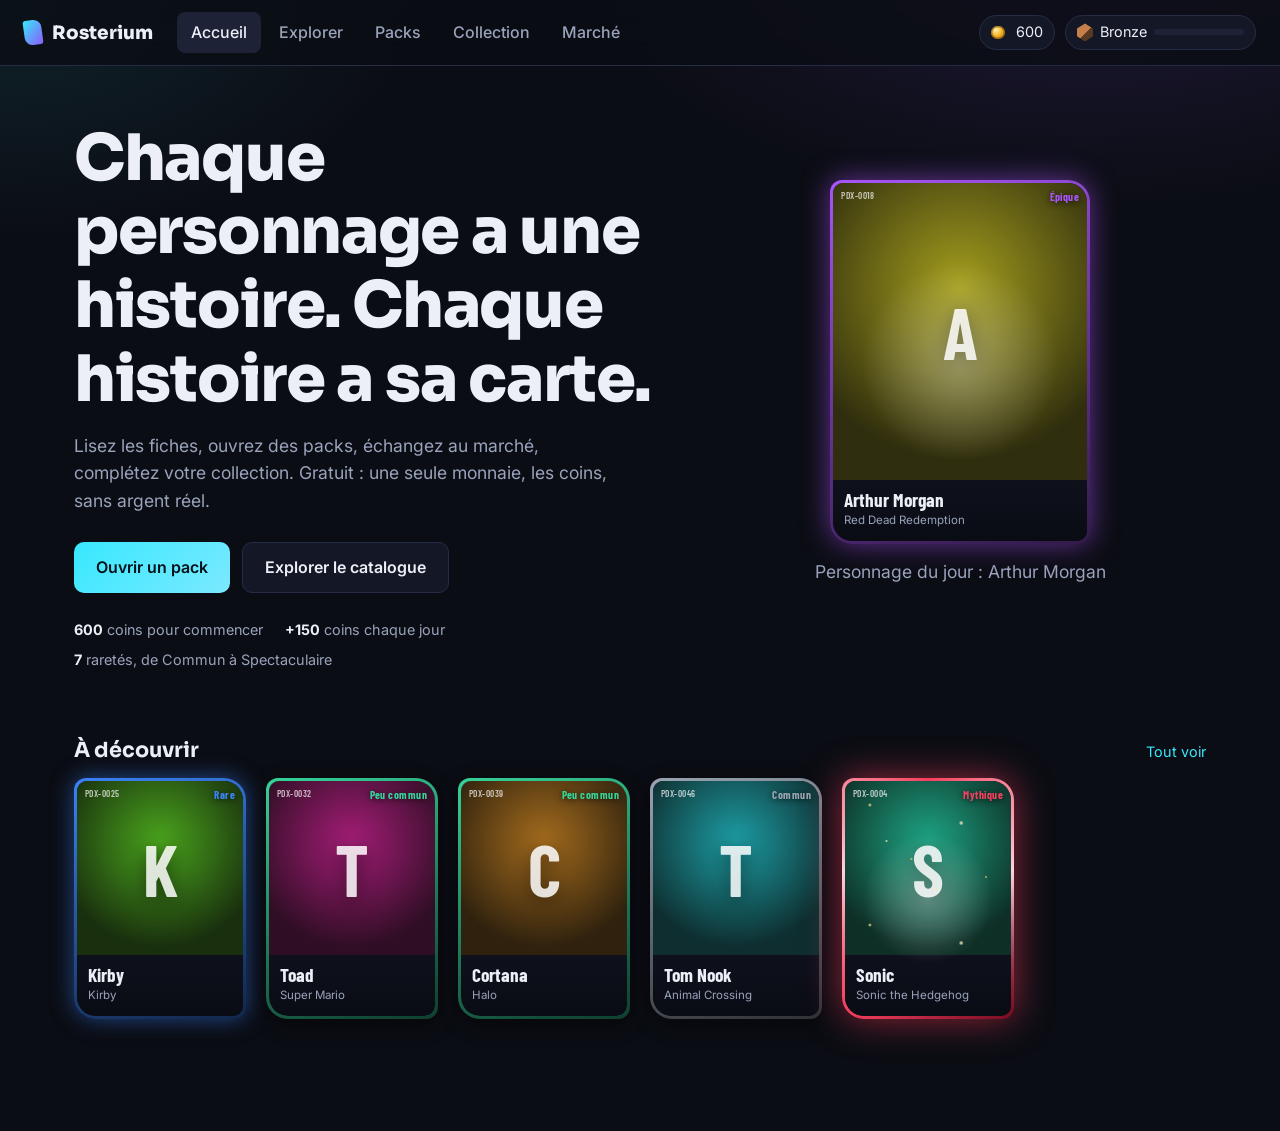
==== prototype/index.html @ 3383b430 "Ajoute le prototype jouable avec les règles du jeu 7 raretés, coins, packs de rareté et thématiques," ====
<!DOCTYPE html>
<html lang="fr">
<head>
  <meta charset="UTF-8">
  <meta name="viewport" content="width=device-width, initial-scale=1">
  <title>Rosterium · croquis</title>
  <link rel="preconnect" href="https://fonts.googleapis.com">
  <link rel="preconnect" href="https://fonts.gstatic.com" crossorigin>
  <link href="https://fonts.googleapis.com/css2?family=Barlow+Condensed:wght@600;700&family=Inter:wght@400;500;600&family=Sora:wght@600;700;800&display=swap" rel="stylesheet">
  <link rel="stylesheet" href="style.css">
</head>
<body>
  <header class="top">
    <a class="logo" href="#accueil"><span class="logo-card"></span>Rosterium</a>
    <nav class="nav" id="nav">
      <a href="#accueil" data-v="accueil">Accueil</a>
      <a href="#explorer" data-v="explorer">Explorer</a>
      <a href="#packs" data-v="packs">Packs</a>
      <a href="#collection" data-v="collection">Collection</a>
      <a href="#marche" data-v="marche">Marché</a>
    </nav>
    <div class="hud" id="hud"></div>
  </header>

  <main>
    <section id="accueil" class="view"></section>

    <section id="explorer" class="view" hidden>
      <h1>Explorer les personnages</h1>
      <div class="filters">
        <input id="q" type="search" placeholder="Rechercher un nom, un alias, une franchise" aria-label="Rechercher">
        <select id="f-franchise" aria-label="Franchise"></select>
        <select id="f-theme" aria-label="Thème"></select>
        <select id="f-rarete" aria-label="Rareté"></select>
        <select id="f-tri" aria-label="Tri">
          <option value="az">Ordre alphabétique</option>
          <option value="rarete">Rareté décroissante</option>
          <option value="annee">Plus anciens d'abord</option>
        </select>
      </div>
      <p class="count" id="count"></p>
      <div class="grid" id="grid-explorer"></div>
    </section>

    <section id="packs" class="view" hidden></section>

    <section id="collection" class="view" hidden>
      <h1>Ma collection</h1>
      <div class="progress-big" id="progress"></div>
      <div class="filters">
        <select id="c-rarete" aria-label="Rareté"></select>
        <select id="c-statut" aria-label="Statut">
          <option value="tous">Toutes les cartes</option>
          <option value="possedees">Possédées</option>
          <option value="manquantes">Manquantes</option>
          <option value="doublons">Doublons</option>
        </select>
        <button id="sell-dups" class="btn ghost">Vente rapide des doublons</button>
      </div>
      <div class="grid" id="grid-collection"></div>
    </section>

    <section id="marche" class="view" hidden></section>
  </main>

  <div class="modal" id="modal" hidden></div>
  <div class="stage" id="stage" hidden></div>
  <div class="toast" id="toast" role="status"></div>

  <script src="config.js"></script>
  <script src="data.js"></script>
  <script src="engine.js"></script>
  <script src="script.js"></script>
</body>
</html>
---- prototype/style.css ----
/* Les couleurs de rareté (--commun, --peucommun, … --spectaculaire) sont injectées
   depuis config.js au chargement : elles ne sont pas définies ici. */
:root {
  --bg: #0b0d14; --surface: #141826; --surface-2: #1d2236;
  --text: #edeff7; --muted: #9aa3bc; --line: #262c45;
  --cyan: #38e8ff; --violet: #8b5cf6; --pos: #34d399; --neg: #f87171;
  --prism: #22e5ff, #7c5cff, #ff2bd6, #ffd24a, #34d399, #22e5ff;
  --font-title: "Sora", system-ui, sans-serif;
  --font-body: "Inter", system-ui, sans-serif;
  --font-card: "Barlow Condensed", "Arial Narrow", sans-serif;
}
@property --ang { syntax: "<angle>"; initial-value: 0deg; inherits: false; }

* { box-sizing: border-box; margin: 0; }
html { scroll-behavior: smooth; }
body {
  background: var(--bg); color: var(--text); font: 16px/1.55 var(--font-body);
  min-height: 100vh; padding-bottom: 80px;
  background-image: radial-gradient(900px 500px at 85% -10%, rgba(139,92,246,.18), transparent 60%),
                    radial-gradient(700px 400px at 0% 0%, rgba(56,232,255,.10), transparent 60%);
  background-attachment: fixed;
}
h1, h2, h3 { font-family: var(--font-title); line-height: 1.15; }
h1 { font-size: clamp(1.6rem, 3vw, 2.2rem); margin-bottom: 1rem; }
a { color: inherit; text-decoration: none; }
button, select, input { font: inherit; color: inherit; }
:focus-visible { outline: 2px solid var(--cyan); outline-offset: 2px; }
.muted { color: var(--muted); }
.small { font-size: .8rem; }

/* pièce de monnaie (coins) */
.coin {
  display: inline-block; width: .95em; height: .95em; border-radius: 50%; vertical-align: -.12em; margin-right: .3em;
  background: radial-gradient(circle at 35% 30%, #fff3b0, #f5b72a 45%, #a86b0c);
  box-shadow: inset 0 0 0 1.5px rgba(120,70,0,.55);
}

/* ---------- barre du haut ---------- */
.top {
  position: sticky; top: 0; z-index: 20; display: flex; align-items: center; gap: 24px;
  padding: 12px 24px; background: rgba(11,13,20,.78); backdrop-filter: blur(14px);
  border-bottom: 1px solid var(--line);
}
.logo { display: flex; align-items: center; gap: 10px; font: 800 1.15rem var(--font-title); }
.logo-card {
  width: 18px; height: 25px; border-radius: 3px 8px 3px 8px;
  background: linear-gradient(135deg, var(--cyan), var(--violet)); transform: rotate(-8deg);
}
.nav { display: flex; gap: 4px; margin-right: auto; }
.nav a { padding: 8px 14px; border-radius: 8px; color: var(--muted); font-weight: 500; transition: .15s; }
.nav a:hover { color: var(--text); background: var(--surface); }
.nav a.on { color: var(--text); background: var(--surface-2); }
.hud { display: flex; align-items: center; gap: 10px; font-size: .9rem; }
.chip { display: flex; align-items: center; gap: 7px; padding: 5px 11px; border-radius: 999px; background: var(--surface); border: 1px solid var(--line); white-space: nowrap; }
.xpbar { width: 90px; height: 6px; background: var(--surface-2); border-radius: 9px; overflow: hidden; }
.xpbar i { display: block; height: 100%; background: linear-gradient(90deg, var(--cyan), var(--violet)); }

/* emblème de rang : losange facetté, couleur du rang */
.emblem {
  --rk: #c47f4a; display: inline-block; width: 16px; height: 18px; flex: none;
  clip-path: polygon(50% 0, 100% 28%, 100% 72%, 50% 100%, 0 72%, 0 28%);
  background: linear-gradient(135deg, #fff 0 12%, var(--rk) 13% 55%, color-mix(in srgb, var(--rk) 45%, #000) 56%);
}

main { max-width: 1180px; margin: 0 auto; padding: 32px 24px; }
.lead { color: var(--muted); max-width: 70ch; margin-bottom: 24px; }
.note { color: var(--muted); font-size: .88rem; margin: 10px 0; padding: 10px 12px; background: var(--surface-2); border-radius: 10px; }

/* ---------- accueil ---------- */
.hero { display: grid; grid-template-columns: 1.1fr .9fr; gap: 40px; align-items: center; padding: 24px 0 40px; }
.hero h1 { font-size: clamp(2.2rem, 5.5vw, 4rem); font-weight: 800; letter-spacing: -.02em; margin-bottom: 1rem; }
.hero p { color: var(--muted); font-size: 1.1rem; max-width: 50ch; margin-bottom: 28px; }
.hero-actions { display: flex; gap: 12px; flex-wrap: wrap; }
.facts { list-style: none; padding: 0; display: flex; flex-wrap: wrap; gap: 8px 22px; margin-top: 26px; color: var(--muted); font-size: .9rem; }
.facts b { color: var(--text); }
.hero-stage { display: grid; place-items: center; perspective: 900px; }
.hero-stage .card { width: min(260px, 60vw); }
.hero-note { color: var(--muted); font-size: .85rem; margin-top: 14px; text-align: center; }
.btn {
  display: inline-flex; align-items: center; justify-content: center; gap: 4px; cursor: pointer;
  padding: 12px 22px; border-radius: 10px; border: 0; font-weight: 600; color: #06121a;
  background: linear-gradient(135deg, var(--cyan), #7be9ff); transition: transform .12s, box-shadow .2s;
}
.btn:hover { transform: translateY(-2px); box-shadow: 0 8px 28px rgba(56,232,255,.3); }
.btn.ghost { background: var(--surface); color: var(--text); border: 1px solid var(--line); }
.btn.ghost:hover { box-shadow: none; border-color: var(--cyan); }
.btn.sm { padding: 8px 14px; font-size: .9rem; }
.btn:disabled { opacity: .45; cursor: not-allowed; transform: none; box-shadow: none; }
.section-title { display: flex; justify-content: space-between; align-items: baseline; gap: 12px; margin: 28px 0 14px; }
.section-title h2 { font-size: 1.3rem; }
.section-title a { color: var(--cyan); font-size: .9rem; }

/* ---------- filtres ---------- */
.filters { display: flex; flex-wrap: wrap; gap: 10px; margin-bottom: 14px; align-items: center; }
.filters input, .filters select {
  background: var(--surface); border: 1px solid var(--line); border-radius: 10px; padding: 10px 14px;
}
.filters input[type="search"] { flex: 1 1 260px; }
.filters input[type="number"] { width: 130px; }
.check { display: flex; align-items: center; gap: 8px; font-size: .9rem; color: var(--muted); }
.check input { accent-color: var(--cyan); }
.count { color: var(--muted); font-size: .9rem; margin-bottom: 16px; }

/* ---------- grille et cartes ---------- */
.grid { display: grid; grid-template-columns: repeat(auto-fill, minmax(168px, 1fr)); gap: 20px; }
.card-wrap { perspective: 800px; }
.card {
  --c: var(--commun); --mx: 50%; --my: 50%; --rx: 0deg; --ry: 0deg;
  position: relative; aspect-ratio: 5 / 7; border-radius: 12px 22px 12px 22px; padding: 3px; cursor: pointer;
  background: linear-gradient(160deg, var(--c), color-mix(in srgb, var(--c) 30%, #000));
  transform: rotateX(var(--rx)) rotateY(var(--ry)); transition: transform .15s ease-out, box-shadow .2s;
  box-shadow: 0 6px 20px rgba(0,0,0,.45); transform-style: preserve-3d;
}
.card-in {
  position: relative; height: 100%; border-radius: 10px 19px 10px 19px; overflow: hidden;
  background: #0e111c; display: flex; flex-direction: column;
}
.art {
  --h: 220; flex: 1; display: grid; place-items: center; position: relative; overflow: hidden;
  background: radial-gradient(circle at 50% 35%, hsl(var(--h) 70% 38%), hsl(var(--h) 55% 12%) 75%);
}
.art img { position: absolute; inset: 0; width: 100%; height: 100%; object-fit: cover; }
.art span { font: 700 4.5rem var(--font-card); color: rgba(255,255,255,.85); text-shadow: 0 4px 20px rgba(0,0,0,.5); position: relative; }
.card-top { position: absolute; top: 7px; left: 8px; right: 8px; display: flex; justify-content: space-between; z-index: 3; font: 600 .7rem var(--font-card); letter-spacing: .04em; }
.card-top b { color: var(--c); text-shadow: 0 1px 6px rgba(0,0,0,.8); }
.card-top small { color: rgba(255,255,255,.7); }
.card-info { position: relative; padding: 9px 11px 11px; background: linear-gradient(#0e111c, #0a0c14); }
.card-name { font: 700 1.2rem/1.1 var(--font-card); }
.card-sub { font-size: .72rem; color: var(--muted); margin-top: 2px; }
.badge { position: absolute; top: 28px; left: 8px; z-index: 4; font: 700 .65rem var(--font-card); padding: 2px 7px; border-radius: 4px; background: var(--cyan); color: #04141a; }
.badge.dup { background: var(--surface-2); color: var(--text); }
.qty { position: absolute; right: 8px; top: 28px; z-index: 4; font: 700 .72rem var(--font-card); background: rgba(0,0,0,.65); padding: 1px 7px; border-radius: 9px; }

/* 1. Commun : cadre simple (règle de base ci-dessus) */
/* 2. Peu commun : cadre + liseré lumineux */
.card[data-r="peucommun"] { --c: var(--peucommun); }
.card[data-r="peucommun"] .card-in {
  box-shadow: inset 0 0 0 1px color-mix(in srgb, var(--c) 75%, transparent), inset 0 0 14px color-mix(in srgb, var(--c) 35%, transparent);
}
/* 3. Rare : lueur bleue */
.card[data-r="rare"] { --c: var(--rare); box-shadow: 0 0 22px color-mix(in srgb, var(--c) 55%, transparent), 0 6px 20px rgba(0,0,0,.45); }
/* 4. Épique : lueur + reflet qui suit le curseur */
.card[data-r="epique"] { --c: var(--epique); box-shadow: 0 0 28px color-mix(in srgb, var(--c) 60%, transparent), 0 6px 20px rgba(0,0,0,.45); }
/* 5. Légendaire : reflet + particules dorées */
.card[data-r="legendaire"] { --c: var(--legendaire); box-shadow: 0 0 32px color-mix(in srgb, var(--c) 60%, transparent), 0 6px 20px rgba(0,0,0,.45); }
/* 6. Mythique : bordure animée (+ flash à l'ouverture, plus bas) */
.card[data-r="mythique"] {
  --c: var(--mythique); box-shadow: 0 0 36px color-mix(in srgb, var(--c) 60%, transparent), 0 6px 20px rgba(0,0,0,.45);
  background: conic-gradient(from var(--ang), var(--c), #ffd1da, #7a0d24, var(--c), #ffd1da, var(--c));
  animation: spin 4s linear infinite;
}
/* 7. Spectaculaire : holographie plein cadre, bordure arc-en-ciel animée */
.card[data-r="spectaculaire"] {
  --c: var(--spectaculaire); box-shadow: 0 0 40px rgba(34,229,255,.45), 0 0 70px rgba(255,43,214,.25);
  background: conic-gradient(from var(--ang), var(--prism));
  animation: spin 3s linear infinite;
}
.card[data-r="spectaculaire"] .card-top b {
  background: linear-gradient(90deg, var(--prism)); -webkit-background-clip: text; background-clip: text; color: transparent;
  filter: drop-shadow(0 1px 2px rgba(0,0,0,.9));
}
@keyframes spin { to { --ang: 360deg; } }

/* reflet qui suit le curseur (épique et plus) */
.card:is([data-r="epique"], [data-r="legendaire"], [data-r="mythique"], [data-r="spectaculaire"]) .card-in::after {
  content: ""; position: absolute; inset: 0; z-index: 2; pointer-events: none; mix-blend-mode: color-dodge; opacity: .35;
  background: radial-gradient(circle at var(--mx) var(--my), rgba(255,255,255,.9), transparent 45%);
}
/* particules dorées (légendaire et mythique) */
.card:is([data-r="legendaire"], [data-r="mythique"]) .art::after {
  content: ""; position: absolute; inset: 0; pointer-events: none;
  background-image:
    radial-gradient(2px 2px at 15% 20%, #ffe08a, transparent), radial-gradient(1.5px 1.5px at 40% 65%, #ffd24a, transparent),
    radial-gradient(2.5px 2.5px at 70% 35%, #fff1c1, transparent), radial-gradient(1.5px 1.5px at 85% 80%, #ffd24a, transparent),
    radial-gradient(2px 2px at 55% 90%, #ffe08a, transparent), radial-gradient(1.5px 1.5px at 25% 50%, #fff1c1, transparent);
  background-size: 100% 120px; animation: rise 5s linear infinite;
}
@keyframes rise { to { background-position: 0 -120px; } }
/* holographie (spectaculaire) */
.card[data-r="spectaculaire"] .card-in::before {
  content: ""; position: absolute; inset: 0; z-index: 2; pointer-events: none; mix-blend-mode: color-dodge; opacity: .38;
  background: repeating-linear-gradient(115deg, #ff2bd6 0, #ffd24a 5%, #34d399 10%, #22e5ff 15%, #7c5cff 20%, #ff2bd6 25%);
  background-size: 300% 300%; background-position: var(--mx) var(--my);
}

.card.locked { cursor: default; filter: grayscale(1) brightness(.45); box-shadow: none; animation: none; background: #2a3048; }
.card.locked .card-in { box-shadow: none; }
.card.locked .card-in::before, .card.locked .card-in::after, .card.locked .art::after { display: none; }
.card.locked .art span { color: rgba(255,255,255,.25); }

/* ---------- packs ---------- */
.packs { display: grid; grid-template-columns: repeat(auto-fill, minmax(250px, 1fr)); gap: 20px; }
.pack {
  --a: var(--violet);
  background: var(--surface); border: 1px solid var(--line); border-radius: 16px; padding: 18px; display: flex; flex-direction: column; gap: 12px;
}
.pack-art {
  height: 130px; border-radius: 10px 22px 10px 22px; display: grid; place-items: center; position: relative; overflow: hidden; text-align: center; padding: 0 12px;
  background: linear-gradient(135deg, var(--a), color-mix(in srgb, var(--a) 22%, #0b0d14)); font: 800 1.35rem/1.15 var(--font-title);
}
.pack-art::after { content: ""; position: absolute; inset: 0; background: repeating-linear-gradient(115deg, transparent 0 18px, rgba(255,255,255,.07) 18px 20px); }
.pack-art span { position: relative; z-index: 1; text-shadow: 0 2px 12px rgba(0,0,0,.45); }
.pack h3 { font-size: 1.1rem; }
.pack p { color: var(--muted); font-size: .9rem; flex: 1; }
.pack-foot { display: flex; align-items: center; justify-content: space-between; gap: 8px; flex-wrap: wrap; }
.pack-btns { display: flex; gap: 6px; }
.price { font-weight: 600; }
.pack.pity { gap: 10px; }
.pity-row, .odds-row { display: grid; grid-template-columns: 120px 1fr 64px; align-items: center; gap: 10px; font-size: .88rem; }
.pity-row span:last-child, .odds-row span:last-child { text-align: right; }
.odds-bar { height: 8px; border-radius: 9px; background: var(--surface-2); overflow: hidden; }
.odds-bar i { display: block; height: 100%; background: var(--c); }
.odds-sheet h3 { font-size: .95rem; margin: 18px 0 8px; }
.odds-sheet .odds-row { margin: 5px 0; }

/* ---------- collection ---------- */
.progress-big { background: var(--surface); border: 1px solid var(--line); border-radius: 16px; padding: 18px; margin-bottom: 18px; }
.progress-big .xpbar { width: 100%; height: 10px; margin: 10px 0; }
.by-r { display: flex; flex-wrap: wrap; gap: 8px 16px; font-size: .85rem; color: var(--muted); }
.by-r b { color: var(--text); }

/* ---------- marché ---------- */
.tabs { display: flex; gap: 4px; border-bottom: 1px solid var(--line); margin-bottom: 20px; overflow-x: auto; }
.tabs button { background: none; border: 0; padding: 10px 16px; cursor: pointer; color: var(--muted); border-bottom: 2px solid transparent; font-weight: 500; white-space: nowrap; }
.tabs button.on { color: var(--text); border-bottom-color: var(--cyan); }
.grid.market { grid-template-columns: repeat(auto-fill, minmax(180px, 1fr)); }
.listing { display: flex; flex-direction: column; gap: 10px; }
.listing-info { display: flex; flex-direction: column; gap: 4px; }
.listing-info .btn { margin-top: 4px; }
.listing-price { font-weight: 700; font-size: 1.05rem; }
.listing-price small { font-weight: 500; font-size: .72rem; margin-left: 4px; }
.up { color: #fbbf24; } .down { color: var(--pos); } .new { color: var(--cyan); }
.sales-head { display: flex; justify-content: space-between; align-items: center; gap: 12px; flex-wrap: wrap; margin-bottom: 8px; }
#m-body h3 { font-size: 1.05rem; margin: 26px 0 12px; }
.table { width: 100%; border-collapse: collapse; font-size: .9rem; background: var(--surface); border: 1px solid var(--line); border-radius: 12px; overflow: hidden; }
.table th, .table td { text-align: left; padding: 9px 12px; border-bottom: 1px solid var(--line); }
.table th { color: var(--muted); font-weight: 500; }
.table tr:last-child td { border-bottom: 0; }
.pos { color: var(--pos); } .neg { color: var(--neg); }
.picker { grid-template-columns: repeat(auto-fill, minmax(130px, 1fr)); gap: 14px; margin-top: 14px; }
.pick { cursor: pointer; }
.field { display: grid; gap: 6px; margin-top: 14px; font-weight: 500; }
.field input { background: var(--bg); border: 1px solid var(--line); border-radius: 10px; padding: 10px 14px; font-size: 1.1rem; }
.net { margin-top: 12px; }

/* ---------- fenêtre ---------- */
.modal { position: fixed; inset: 0; z-index: 40; background: rgba(5,6,10,.8); backdrop-filter: blur(6px); display: grid; place-items: center; padding: 20px; overflow: auto; }
.modal[hidden], .stage[hidden] { display: none; }
.sheet {
  width: min(880px, 100%); background: var(--surface); border: 1px solid var(--line); border-radius: 20px; padding: 28px;
  display: grid; grid-template-columns: 250px 1fr; gap: 32px; position: relative;
}
.sheet.narrow { width: min(560px, 100%); grid-template-columns: 1fr; }
.sheet.wide { width: min(980px, 100%); grid-template-columns: 1fr; }
.sheet h2 { font-size: 1.9rem; margin-bottom: 4px; padding-right: 40px; }
.sheet .meta { color: var(--muted); margin-bottom: 14px; }
.sheet dl { display: grid; grid-template-columns: 150px 1fr; gap: 8px 12px; margin: 16px 0; font-size: .95rem; }
.sheet dt { color: var(--muted); }
.sheet-actions { display: flex; flex-wrap: wrap; gap: 10px; margin: 16px 0; }
.close { position: absolute; top: 14px; right: 14px; width: 36px; height: 36px; border-radius: 50%; border: 1px solid var(--line); background: var(--surface-2); cursor: pointer; font-size: 1.1rem; z-index: 5; }
.mini-list { display: flex; flex-wrap: wrap; gap: 8px; margin-top: 8px; }
.mini-list button { background: var(--surface-2); border: 1px solid var(--line); border-radius: 999px; padding: 4px 12px; cursor: pointer; font-size: .85rem; }
.mini-list button:hover { border-color: var(--cyan); }
.tag { display: inline-block; padding: 2px 10px; border-radius: 999px; font-size: .8rem; font-weight: 600; background: color-mix(in srgb, var(--c) 22%, transparent); color: var(--c); margin: 0 2px 4px 0; }

/* ---------- ouverture de pack ---------- */
.stage { position: fixed; inset: 0; z-index: 50; background: radial-gradient(circle at 50% 40%, #1b1440, #05060a 70%); overflow: auto; display: grid; place-items: center; padding: 24px; }
.stage-in { width: min(1000px, 100%); text-align: center; position: relative; }
.stage h2 { margin-bottom: 6px; }
.stage-body > p { color: var(--muted); margin-bottom: 22px; }

/* 1. le pack tremble puis s'ouvre */
.pack-burst {
  position: absolute; left: 50%; top: 50%; width: 200px; height: 280px; margin: -140px 0 0 -100px; z-index: 2; pointer-events: none;
  display: grid; place-items: center; padding: 16px; border-radius: 14px 30px 14px 30px; font: 800 1.4rem/1.15 var(--font-title);
  background: linear-gradient(135deg, var(--a), color-mix(in srgb, var(--a) 22%, #0b0d14));
  box-shadow: 0 0 60px color-mix(in srgb, var(--a) 60%, transparent);
  animation: burst 1.1s ease-in forwards;
}
@keyframes burst {
  0% { transform: scale(.85); }
  15%, 45% { transform: scale(1) rotate(-3deg); }
  25%, 55% { transform: scale(1) rotate(3deg); }
  70% { transform: scale(1.05); opacity: 1; filter: brightness(1); }
  100% { transform: scale(1.8); opacity: 0; filter: brightness(3); }
}
.stage-body { animation: appear .5s .85s ease-out backwards; }
@keyframes appear { from { opacity: 0; transform: translateY(16px); } }

/* 2. cartes face cachée */
.reveal { display: grid; grid-template-columns: repeat(5, 1fr); gap: 16px; margin-bottom: 26px; }
.flip { aspect-ratio: 5 / 7; perspective: 900px; cursor: pointer; border-radius: 12px 22px 12px 22px; }
.flip-in { position: relative; width: 100%; height: 100%; transition: transform .6s cubic-bezier(.3,.7,.2,1); transform-style: preserve-3d; }
.flip.on .flip-in { transform: rotateY(180deg); }
.face { position: absolute; inset: 0; backface-visibility: hidden; -webkit-backface-visibility: hidden; }
.face.front { transform: rotateY(180deg); }
.face .card { height: 100%; width: 100%; cursor: default; }
.face.back {
  border-radius: 12px 22px 12px 22px; border: 2px solid var(--violet);
  background: repeating-linear-gradient(45deg, #141826 0 10px, #1a1f33 10px 20px);
  display: grid; place-items: center; box-shadow: 0 0 22px rgba(139,92,246,.35); transition: border-color .3s, box-shadow .3s;
}
.face.back::after { content: ""; width: 34%; aspect-ratio: 5/7; border-radius: 4px 10px 4px 10px; background: linear-gradient(135deg, var(--cyan), var(--violet)); transform: rotate(-8deg); }
.flip:not(.peek):hover .face.back { transform: translateY(-4px); }
/* 3. juste avant le retournement, le dos trahit légèrement la rareté */
.flip.peek .face.back {
  border-color: color-mix(in srgb, var(--c) 75%, var(--violet));
  box-shadow: 0 0 30px color-mix(in srgb, var(--c) 65%, transparent);
}
.flip.peek[data-r="spectaculaire"] .face.back { animation: shiver .45s linear; }
@keyframes shiver { 25% { transform: translateX(-3px); } 75% { transform: translateX(3px); } }

/* flash à l'ouverture : mythique ; animation dédiée : spectaculaire */
.flip.on[data-r="mythique"] .face.front { animation: flash 1s .25s ease-out backwards; }
@keyframes flash { 0% { filter: brightness(4); } 100% { filter: brightness(1); } }
.flip[data-r="spectaculaire"] .flip-in { transition-duration: 1.3s; }
.flip.on[data-r="spectaculaire"] .flip-in { transform: rotateY(540deg) scale(1.04); }
.stage.spectacle::before {
  content: ""; position: fixed; inset: 0; z-index: 0; pointer-events: none; mix-blend-mode: screen;
  background: conic-gradient(from 0deg at 50% 45%, var(--prism)); animation: rainbow 1.8s ease-out forwards;
}
@keyframes rainbow { 0% { opacity: 0; transform: scale(.4) rotate(0); } 25% { opacity: .55; } 100% { opacity: 0; transform: scale(2) rotate(120deg); } }
.stage.spectacle .stage-in { animation: shake .5s ease-in-out; }
@keyframes shake { 20% { transform: translate(-6px, 2px); } 40% { transform: translate(5px, -3px); } 60% { transform: translate(-4px, 3px); } 80% { transform: translate(3px, -1px); } }

/* 4. récapitulatif */
.recap { margin: -6px auto 22px; max-width: 560px; }
.recap-stats { display: flex; justify-content: center; gap: 26px; flex-wrap: wrap; margin-bottom: 10px; color: var(--muted); }
.recap-stats b { color: var(--text); font: 700 1.6rem var(--font-title); margin-right: 4px; }
.recap-note { display: flex; align-items: center; justify-content: center; gap: 8px; color: var(--cyan); margin: 4px 0; }
.stage-actions { display: flex; gap: 12px; justify-content: center; flex-wrap: wrap; }

.toast {
  position: fixed; left: 50%; bottom: 90px; transform: translate(-50%, 20px); opacity: 0; pointer-events: none; z-index: 60;
  background: var(--surface-2); border: 1px solid var(--cyan); padding: 10px 18px; border-radius: 10px; transition: .25s; max-width: calc(100vw - 32px);
}
.toast.show { opacity: 1; transform: translate(-50%, 0); }

/* ---------- mobile : barre d'onglets en bas ---------- */
@media (max-width: 760px) {
  /* sans backdrop-filter : sinon la barre d'onglets « fixed » se cale sur l'en-tête au lieu de l'écran */
  .top { padding: 10px 14px; gap: 10px; backdrop-filter: none; background: rgba(11,13,20,.97); }
  .top .xpbar, .hud .rank-name { display: none; }
  .nav {
    position: fixed; bottom: 0; left: 0; right: 0; z-index: 30; margin: 0; justify-content: space-around;
    padding: 8px 6px calc(8px + env(safe-area-inset-bottom, 0px)); background: rgba(11,13,20,.95);
    backdrop-filter: blur(14px); border-top: 1px solid var(--line);
  }
  .nav a { flex: 1; text-align: center; font-size: .75rem; padding: 10px 2px; }
  .logo { margin-right: auto; }
  main { padding: 20px 16px; }
  .hero { grid-template-columns: 1fr; gap: 24px; }
  .grid, .grid.market { grid-template-columns: repeat(2, 1fr); gap: 14px; }
  .sheet { grid-template-columns: 1fr; padding: 22px 18px; }
  .sheet > div > .card-wrap { max-width: 220px; margin: 0 auto; }
  .sheet dl { grid-template-columns: 1fr; gap: 2px; }
  .sheet dd { margin-bottom: 8px; }
  .reveal { grid-template-columns: repeat(3, 1fr); gap: 10px; }
  .pity-row, .odds-row { grid-template-columns: 96px 1fr 52px; }
  .table { font-size: .8rem; }
  .table th, .table td { padding: 8px; }
  .toast { bottom: 80px; }
}
@media (prefers-reduced-motion: reduce) {
  *, *::before, *::after { animation: none !important; transition-duration: .01ms !important; }
}
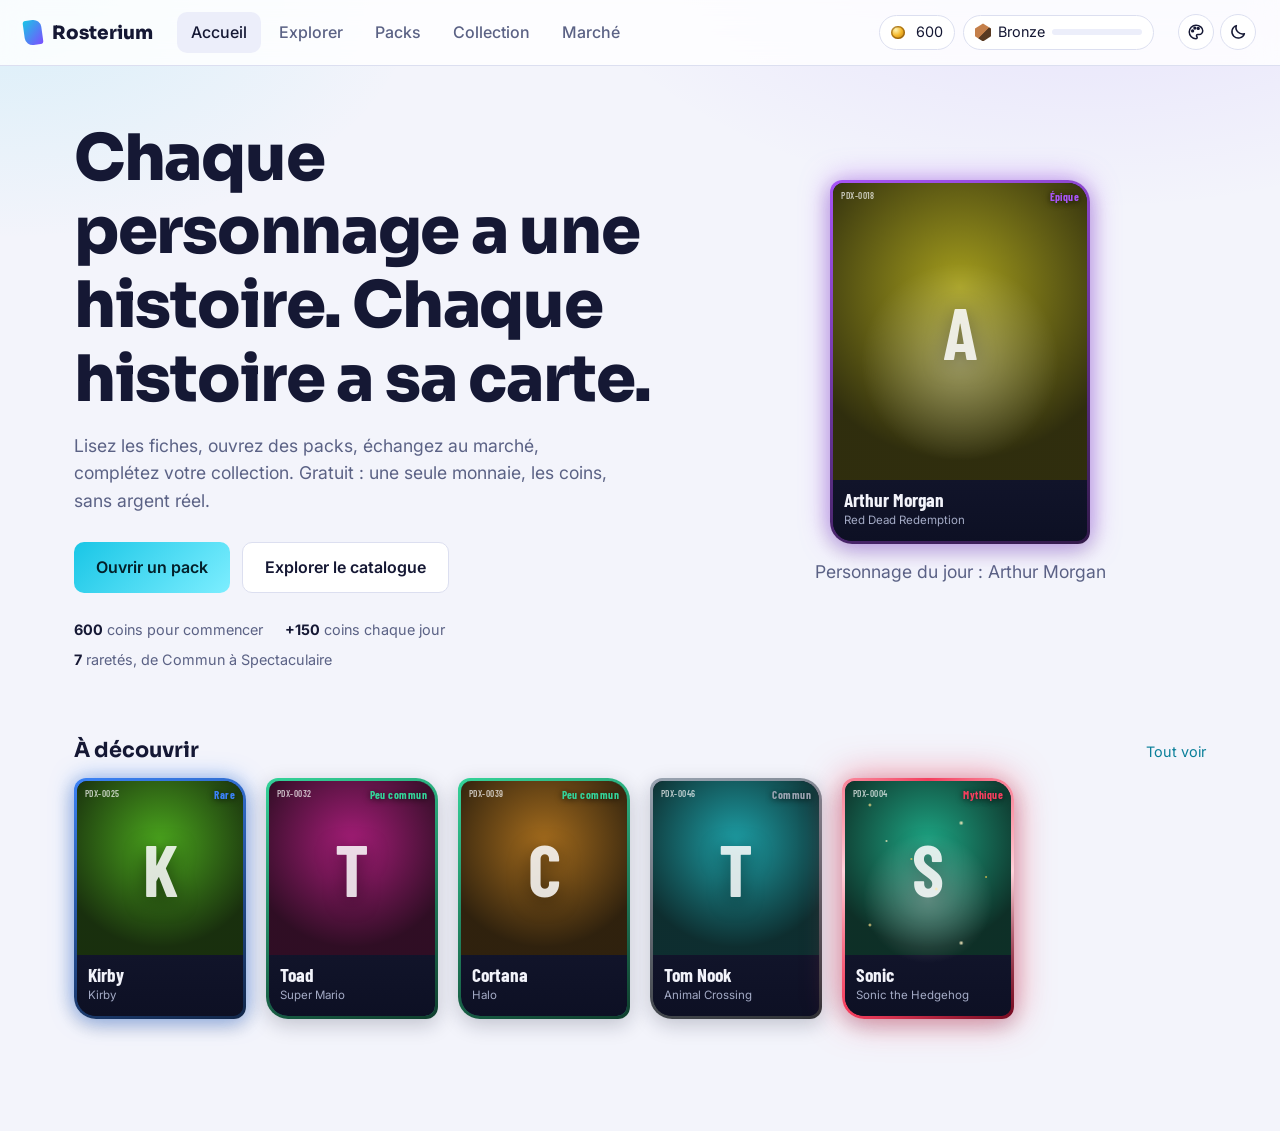
==== commit 648fc51c: "Ajoute 4 styles (Néon, Holo, Arcade, Royal) en mode clair et sombre Couleurs passées en jetons CSS p" ====
--- a/prototype/index.html
+++ b/prototype/index.html
@@ -6,8 +6,18 @@
   <title>Rosterium · croquis</title>
   <link rel="preconnect" href="https://fonts.googleapis.com">
   <link rel="preconnect" href="https://fonts.gstatic.com" crossorigin>
-  <link href="https://fonts.googleapis.com/css2?family=Barlow+Condensed:wght@600;700&family=Inter:wght@400;500;600&family=Sora:wght@600;700;800&display=swap" rel="stylesheet">
+  <link href="https://fonts.googleapis.com/css2?family=Barlow+Condensed:wght@600;700&family=Cinzel:wght@600;700;800&family=Inter:wght@400;500;600&family=Outfit:wght@500;600;700;800&family=Press+Start+2P&family=Sora:wght@600;700;800&family=Space+Mono:wght@400;700&display=swap" rel="stylesheet">
   <link rel="stylesheet" href="style.css">
+  <script>
+    // Style et mode appliqués avant l'affichage (pas de flash). Sans choix enregistré,
+    // le mode suit le réglage de l'appareil.
+    (function () {
+      var d = document.documentElement, s = "neon", m = "";
+      try { s = localStorage.getItem("rosterium-style") || s; m = localStorage.getItem("rosterium-mode") || ""; } catch (e) {}
+      d.dataset.style = s;
+      d.dataset.mode = m || (matchMedia("(prefers-color-scheme: light)").matches ? "light" : "dark");
+    })();
+  </script>
 </head>
 <body>
   <header class="top">
@@ -20,6 +30,13 @@
       <a href="#marche" data-v="marche">Marché</a>
     </nav>
     <div class="hud" id="hud"></div>
+    <div class="prefs">
+      <button class="icon-btn" id="style-btn" aria-haspopup="true" aria-expanded="false" aria-controls="style-menu" title="Changer de style" aria-label="Changer de style">
+        <svg viewBox="0 0 24 24" fill="none" stroke="currentColor" stroke-width="2" stroke-linecap="round" stroke-linejoin="round"><path d="M12 3a9 9 0 1 0 0 18c1.1 0 1.6-.8 1.6-1.6 0-.5-.2-.9-.5-1.2-.3-.3-.5-.7-.5-1.2 0-.9.7-1.6 1.6-1.6H16a5 5 0 0 0 5-5c0-4-4-7.4-9-7.4z"/><circle cx="7.5" cy="10.5" r="1.2" fill="currentColor"/><circle cx="10.5" cy="6.8" r="1.2" fill="currentColor"/><circle cx="15" cy="7.2" r="1.2" fill="currentColor"/></svg>
+      </button>
+      <button class="icon-btn" id="mode-btn"></button>
+      <div class="style-menu" id="style-menu" role="menu" hidden></div>
+    </div>
   </header>
 
   <main>
--- a/prototype/style.css
+++ b/prototype/style.css
@@ -1,32 +1,173 @@
-/* Les couleurs de rareté (--commun, --peucommun, … --spectaculaire) sont injectées
-   depuis config.js au chargement : elles ne sont pas définies ici. */
+/* ============================================================
+   STYLES ET MODES
+   Le style (data-style) et le mode (data-mode) sont posés sur <html>.
+   Tout le site ne lit que les jetons ci-dessous : ajouter un style,
+   c'est ajouter un bloc « sombre » et un bloc « clair ».
+   Les couleurs de rareté (--commun … --spectaculaire) viennent de config.js.
+   ============================================================ */
 :root {
-  --bg: #0b0d14; --surface: #141826; --surface-2: #1d2236;
-  --text: #edeff7; --muted: #9aa3bc; --line: #262c45;
-  --cyan: #38e8ff; --violet: #8b5cf6; --pos: #34d399; --neg: #f87171;
   --prism: #22e5ff, #7c5cff, #ff2bd6, #ffd24a, #34d399, #22e5ff;
+  --pos: #22c55e; --neg: #ef4444;
   --font-title: "Sora", system-ui, sans-serif;
   --font-body: "Inter", system-ui, sans-serif;
   --font-card: "Barlow Condensed", "Arial Narrow", sans-serif;
-}
+  --radius: 10px; --radius-lg: 16px; --radius-pill: 999px;
+  --card-radius: 12px 22px 12px 22px; --card-radius-in: 10px 19px 10px 19px;
+  --border-w: 1px;
+  --btn-bg: linear-gradient(135deg, var(--accent), var(--accent-hi));
+  --btn-shadow: 0 8px 26px color-mix(in srgb, var(--accent) 35%, transparent);
+  --card-text: #f2f3fa; --card-muted: #a4abc6;
+  --rt-mix: 100%;          /* couleur de rareté en texte : pure en sombre, assombrie en clair */
+  --locked: grayscale(1) brightness(.45);
+  --scanlines: none;
+}
+
+/* ---------- Néon ---------- */
+:root, [data-style="neon"][data-mode="dark"] {
+  color-scheme: dark;
+  --bg: #090a12; --surface: #121527; --surface-2: #1a1e36; --line: #272c4a;
+  --text: #eef0fa; --muted: #98a0bd;
+  --accent: #3ee6ff; --accent-hi: #9af2ff; --accent-ink: #03202a; --accent-text: #3ee6ff; --accent-2: #a77bff;
+  --glow-1: rgba(167,123,255,.20); --glow-2: rgba(62,230,255,.12);
+  --header-bg: rgba(9,10,18,.8);
+  --card-bg: #0e111d; --card-info: #0b0d17; --card-shadow: rgba(0,0,0,.5);
+}
+[data-style="neon"][data-mode="light"] {
+  color-scheme: light;
+  --bg: #f3f4fb; --surface: #ffffff; --surface-2: #eceefa; --line: #dcdff0;
+  --text: #151834; --muted: #5b6285;
+  --accent: #19c6e6; --accent-hi: #7deeff; --accent-ink: #03202a; --accent-text: #0a7f99; --accent-2: #7c4dff;
+  --glow-1: rgba(124,77,255,.13); --glow-2: rgba(25,198,230,.12);
+  --header-bg: rgba(255,255,255,.82);
+  --card-bg: #11142a; --card-info: #0d1024; --card-shadow: rgba(20,24,52,.22);
+  --rt-mix: 72%; --locked: grayscale(1) opacity(.45);
+}
+
+/* ---------- Holo : nacré, irisé ---------- */
+[data-style="holo"] {
+  --font-title: "Outfit", system-ui, sans-serif;
+  --radius: 14px; --radius-lg: 22px;
+  --card-radius: 18px; --card-radius-in: 15px;
+  --btn-bg: linear-gradient(120deg, #ff9ad9, #c7a6ff 50%, #8de9ff);
+}
+[data-style="holo"][data-mode="dark"] {
+  color-scheme: dark;
+  --bg: #0e0c19; --surface: #191630; --surface-2: #231f3f; --line: #342e57;
+  --text: #f4f0ff; --muted: #aaa2cb;
+  --accent: #ff9ad9; --accent-hi: #ffc6ec; --accent-ink: #2a0a24; --accent-text: #ffa6de; --accent-2: #8de9ff;
+  --glow-1: rgba(255,154,217,.18); --glow-2: rgba(141,233,255,.15);
+  --header-bg: rgba(14,12,25,.78);
+  --card-bg: #15122a; --card-info: #110f22; --card-shadow: rgba(0,0,0,.5);
+}
+[data-style="holo"][data-mode="light"] {
+  color-scheme: light;
+  --bg: #f8f4ff; --surface: #ffffff; --surface-2: #f2ebff; --line: #e4daf8;
+  --text: #2a2142; --muted: #6e6390;
+  --accent: #f07bcf; --accent-hi: #ffc6ec; --accent-ink: #2a0a24; --accent-text: #a8288c; --accent-2: #3aa7c9;
+  --glow-1: rgba(255,154,217,.22); --glow-2: rgba(141,233,255,.25);
+  --header-bg: rgba(255,255,255,.75);
+  --card-bg: #1b1733; --card-info: #161229; --card-shadow: rgba(80,50,140,.2);
+  --rt-mix: 72%; --locked: grayscale(1) opacity(.45);
+}
+
+/* ---------- Arcade : rétro, pixel, écran cathodique ---------- */
+[data-style="arcade"] {
+  --font-title: "Press Start 2P", monospace;
+  --font-body: "Space Mono", ui-monospace, monospace;
+  --font-card: "Press Start 2P", monospace;
+  --radius: 0; --radius-lg: 0; --radius-pill: 0;
+  --card-radius: 0; --card-radius-in: 0; --border-w: 2px;
+  --btn-bg: var(--accent);
+  --btn-shadow: 4px 4px 0 var(--accent-2);
+  --scanlines: repeating-linear-gradient(0deg, rgba(0,0,0,.18) 0 1px, transparent 1px 3px);
+}
+[data-style="arcade"][data-mode="dark"] {
+  color-scheme: dark;
+  --bg: #06090a; --surface: #0d1512; --surface-2: #13201a; --line: #24453a;
+  --text: #dcffe6; --muted: #86b89a;
+  --accent: #39ff6a; --accent-hi: #9dffb4; --accent-ink: #021a08; --accent-text: #39ff6a; --accent-2: #ffcc00;
+  --glow-1: rgba(57,255,106,.10); --glow-2: rgba(255,204,0,.07);
+  --header-bg: rgba(6,9,10,.92);
+  --card-bg: #0a120d; --card-info: #08100b; --card-shadow: rgba(0,0,0,.6);
+}
+[data-style="arcade"][data-mode="light"] {
+  color-scheme: light;
+  --bg: #efebe0; --surface: #fbf9f2; --surface-2: #e6e1d2; --line: #bdb59c;
+  --text: #1d1b16; --muted: #5f5a4a;
+  --accent: #e4002b; --accent-hi: #ff3b55; --accent-ink: #ffffff; --accent-text: #c40024; --accent-2: #1d4ed8;
+  --glow-1: rgba(228,0,43,.06); --glow-2: rgba(29,78,216,.06);
+  --header-bg: rgba(239,235,224,.95);
+  --card-bg: #14181f; --card-info: #101318; --card-shadow: rgba(29,27,22,.3);
+  --rt-mix: 70%; --locked: grayscale(1) opacity(.45);
+  --scanlines: repeating-linear-gradient(0deg, rgba(0,0,0,.04) 0 1px, transparent 1px 3px);
+}
+
+/* ---------- Royal : noir et or ---------- */
+[data-style="royal"] {
+  --font-title: "Cinzel", Georgia, serif;
+  --radius: 6px; --radius-lg: 10px;
+  --card-radius: 10px; --card-radius-in: 8px;
+  --btn-bg: linear-gradient(180deg, var(--accent-hi), var(--accent) 55%, color-mix(in srgb, var(--accent) 70%, #000));
+}
+[data-style="royal"][data-mode="dark"] {
+  color-scheme: dark;
+  --bg: #0c0a07; --surface: #17130d; --surface-2: #211b12; --line: #3d321e;
+  --text: #f5ecd8; --muted: #b8a888;
+  --accent: #e3b75f; --accent-hi: #f8dc9c; --accent-ink: #251a05; --accent-text: #e9c070; --accent-2: #a3264d;
+  --glow-1: rgba(227,183,95,.13); --glow-2: rgba(163,38,77,.12);
+  --header-bg: rgba(12,10,7,.85);
+  --card-bg: #120e08; --card-info: #0e0b06; --card-shadow: rgba(0,0,0,.55);
+}
+[data-style="royal"][data-mode="light"] {
+  color-scheme: light;
+  --bg: #f8f3e7; --surface: #fffdf7; --surface-2: #f1e9d6; --line: #e2d5b8;
+  --text: #2a2115; --muted: #6f6249;
+  --accent: #c99a3b; --accent-hi: #f0d08a; --accent-ink: #1f1504; --accent-text: #8a6418; --accent-2: #7d1a39;
+  --glow-1: rgba(201,154,59,.16); --glow-2: rgba(125,26,57,.07);
+  --header-bg: rgba(255,253,247,.85);
+  --card-bg: #17120a; --card-info: #120e07; --card-shadow: rgba(60,40,10,.22);
+  --rt-mix: 70%; --locked: grayscale(1) opacity(.45);
+}
+
 @property --ang { syntax: "<angle>"; initial-value: 0deg; inherits: false; }
 
+/* ============================================================
+   BASE
+   ============================================================ */
 * { box-sizing: border-box; margin: 0; }
 html { scroll-behavior: smooth; }
 body {
-  background: var(--bg); color: var(--text); font: 16px/1.55 var(--font-body);
+  background-color: var(--bg); color: var(--text); font: 16px/1.55 var(--font-body);
   min-height: 100vh; padding-bottom: 80px;
-  background-image: radial-gradient(900px 500px at 85% -10%, rgba(139,92,246,.18), transparent 60%),
-                    radial-gradient(700px 400px at 0% 0%, rgba(56,232,255,.10), transparent 60%);
+  background-image: radial-gradient(900px 500px at 85% -10%, var(--glow-1), transparent 60%),
+                    radial-gradient(700px 400px at 0% 0%, var(--glow-2), transparent 60%);
   background-attachment: fixed;
-}
+  transition: background-color .25s, color .25s;
+}
+body::after { content: ""; position: fixed; inset: 0; z-index: 100; pointer-events: none; background: var(--scanlines); }
 h1, h2, h3 { font-family: var(--font-title); line-height: 1.15; }
 h1 { font-size: clamp(1.6rem, 3vw, 2.2rem); margin-bottom: 1rem; }
 a { color: inherit; text-decoration: none; }
 button, select, input { font: inherit; color: inherit; }
-:focus-visible { outline: 2px solid var(--cyan); outline-offset: 2px; }
+:focus-visible { outline: 2px solid var(--accent); outline-offset: 2px; }
 .muted { color: var(--muted); }
 .small { font-size: .8rem; }
+.rt, .tag { color: color-mix(in srgb, var(--c) var(--rt-mix), var(--text)); }
+
+/* ajustements typographiques du style Arcade (police pixel très large) */
+[data-style="arcade"] :is(h1, h2, h3) { line-height: 1.45; letter-spacing: 0; }
+[data-style="arcade"] h1 { font-size: clamp(1.05rem, 2.2vw, 1.4rem); }
+[data-style="arcade"] .hero h1 { font-size: clamp(1.3rem, 3.4vw, 2.3rem); line-height: 1.35; }
+[data-style="arcade"] :is(h2, .sheet h2) { font-size: 1rem; }
+[data-style="arcade"] h3 { font-size: .8rem; }
+[data-style="arcade"] .logo { font-size: .8rem; }
+[data-style="arcade"] .card-name { font-size: .62rem; line-height: 1.5; }
+[data-style="arcade"] .card-top { font-size: .45rem; }
+[data-style="arcade"] .art span { font-size: 2.6rem; }
+[data-style="arcade"] .badge, [data-style="arcade"] .qty { font-size: .45rem; padding: 3px 5px; }
+[data-style="arcade"] .pack-art, [data-style="arcade"] .pack-burst { font-size: .85rem; line-height: 1.6; }
+[data-style="arcade"] .recap-stats b { font-size: 1.1rem; }
+[data-style="royal"] :is(h1, h2, h3, .logo) { letter-spacing: .02em; }
 
 /* pièce de monnaie (coins) */
 .coin {
@@ -34,26 +175,55 @@
   background: radial-gradient(circle at 35% 30%, #fff3b0, #f5b72a 45%, #a86b0c);
   box-shadow: inset 0 0 0 1.5px rgba(120,70,0,.55);
 }
+[data-style="arcade"] .coin { border-radius: 0; clip-path: polygon(30% 0, 70% 0, 100% 30%, 100% 70%, 70% 100%, 30% 100%, 0 70%, 0 30%); }
 
 /* ---------- barre du haut ---------- */
 .top {
   position: sticky; top: 0; z-index: 20; display: flex; align-items: center; gap: 24px;
-  padding: 12px 24px; background: rgba(11,13,20,.78); backdrop-filter: blur(14px);
-  border-bottom: 1px solid var(--line);
+  padding: 12px 24px; background: var(--header-bg); backdrop-filter: blur(14px);
+  border-bottom: var(--border-w) solid var(--line);
 }
 .logo { display: flex; align-items: center; gap: 10px; font: 800 1.15rem var(--font-title); }
 .logo-card {
   width: 18px; height: 25px; border-radius: 3px 8px 3px 8px;
-  background: linear-gradient(135deg, var(--cyan), var(--violet)); transform: rotate(-8deg);
-}
+  background: linear-gradient(135deg, var(--accent), var(--accent-2)); transform: rotate(-8deg);
+}
+[data-style="arcade"] .logo-card { border-radius: 0; }
 .nav { display: flex; gap: 4px; margin-right: auto; }
-.nav a { padding: 8px 14px; border-radius: 8px; color: var(--muted); font-weight: 500; transition: .15s; }
+.nav a { padding: 8px 14px; border-radius: var(--radius); color: var(--muted); font-weight: 500; transition: .15s; }
 .nav a:hover { color: var(--text); background: var(--surface); }
 .nav a.on { color: var(--text); background: var(--surface-2); }
-.hud { display: flex; align-items: center; gap: 10px; font-size: .9rem; }
-.chip { display: flex; align-items: center; gap: 7px; padding: 5px 11px; border-radius: 999px; background: var(--surface); border: 1px solid var(--line); white-space: nowrap; }
-.xpbar { width: 90px; height: 6px; background: var(--surface-2); border-radius: 9px; overflow: hidden; }
-.xpbar i { display: block; height: 100%; background: linear-gradient(90deg, var(--cyan), var(--violet)); }
+[data-style="arcade"] .nav a { font-size: .9rem; }
+.hud { display: flex; align-items: center; gap: 8px; font-size: .9rem; }
+.chip { display: flex; align-items: center; gap: 7px; padding: 5px 11px; border-radius: var(--radius-pill); background: var(--surface); border: var(--border-w) solid var(--line); white-space: nowrap; }
+.xpbar { width: 90px; height: 6px; background: var(--surface-2); border-radius: var(--radius-pill); overflow: hidden; }
+.xpbar i { display: block; height: 100%; background: linear-gradient(90deg, var(--accent), var(--accent-2)); }
+
+/* boutons d'apparence (style + clair/sombre) */
+.prefs { position: relative; display: flex; gap: 6px; }
+.icon-btn {
+  width: 36px; height: 36px; display: grid; place-items: center; cursor: pointer; padding: 0;
+  border-radius: var(--radius-pill); border: var(--border-w) solid var(--line); background: var(--surface); color: var(--text);
+}
+.icon-btn:hover { border-color: var(--accent); }
+.icon-btn svg { width: 18px; height: 18px; }
+.style-menu {
+  position: absolute; right: 0; top: calc(100% + 8px); width: 230px; padding: 8px; z-index: 30;
+  background: var(--surface); border: var(--border-w) solid var(--line); border-radius: var(--radius-lg);
+  box-shadow: 0 18px 40px rgba(0,0,0,.28);
+}
+.style-menu[hidden] { display: none; }
+.style-menu p { font-size: .75rem; color: var(--muted); padding: 4px 8px 6px; text-transform: uppercase; letter-spacing: .06em; }
+.style-opt {
+  display: flex; align-items: center; gap: 10px; width: 100%; padding: 8px; cursor: pointer; text-align: left;
+  border: 0; background: none; border-radius: var(--radius);
+}
+.style-opt:hover { background: var(--surface-2); }
+.style-opt[aria-checked="true"] { background: var(--surface-2); box-shadow: inset 0 0 0 1px var(--accent); }
+.swatch { display: flex; width: 44px; height: 22px; border-radius: 6px; overflow: hidden; flex: none; border: 1px solid var(--line); }
+.swatch i { flex: 1; }
+.style-opt b { display: block; font-size: .9rem; }
+.style-opt small { color: var(--muted); font-size: .75rem; }
 
 /* emblème de rang : losange facetté, couleur du rang */
 .emblem {
@@ -64,7 +234,7 @@
 
 main { max-width: 1180px; margin: 0 auto; padding: 32px 24px; }
 .lead { color: var(--muted); max-width: 70ch; margin-bottom: 24px; }
-.note { color: var(--muted); font-size: .88rem; margin: 10px 0; padding: 10px 12px; background: var(--surface-2); border-radius: 10px; }
+.note { color: var(--muted); font-size: .88rem; margin: 10px 0; padding: 10px 12px; background: var(--surface-2); border-radius: var(--radius); }
 
 /* ---------- accueil ---------- */
 .hero { display: grid; grid-template-columns: 1.1fr .9fr; gap: 40px; align-items: center; padding: 24px 0 40px; }
@@ -78,42 +248,47 @@
 .hero-note { color: var(--muted); font-size: .85rem; margin-top: 14px; text-align: center; }
 .btn {
   display: inline-flex; align-items: center; justify-content: center; gap: 4px; cursor: pointer;
-  padding: 12px 22px; border-radius: 10px; border: 0; font-weight: 600; color: #06121a;
-  background: linear-gradient(135deg, var(--cyan), #7be9ff); transition: transform .12s, box-shadow .2s;
-}
-.btn:hover { transform: translateY(-2px); box-shadow: 0 8px 28px rgba(56,232,255,.3); }
-.btn.ghost { background: var(--surface); color: var(--text); border: 1px solid var(--line); }
-.btn.ghost:hover { box-shadow: none; border-color: var(--cyan); }
+  padding: 12px 22px; border-radius: var(--radius); border: 0; font-weight: 600; color: var(--accent-ink);
+  background: var(--btn-bg); transition: transform .12s, box-shadow .2s;
+}
+.btn:hover { transform: translateY(-2px); box-shadow: var(--btn-shadow); }
+.btn.ghost { background: var(--surface); color: var(--text); border: var(--border-w) solid var(--line); }
+.btn.ghost:hover { box-shadow: none; border-color: var(--accent); }
 .btn.sm { padding: 8px 14px; font-size: .9rem; }
 .btn:disabled { opacity: .45; cursor: not-allowed; transform: none; box-shadow: none; }
+[data-style="arcade"] .btn:not(.ghost) { box-shadow: var(--btn-shadow); }
+[data-style="arcade"] .btn:not(.ghost):hover { transform: translate(-1px, -1px); box-shadow: 5px 5px 0 var(--accent-2); }
+[data-style="arcade"] .btn:active { transform: translate(3px, 3px); box-shadow: 1px 1px 0 var(--accent-2); }
 .section-title { display: flex; justify-content: space-between; align-items: baseline; gap: 12px; margin: 28px 0 14px; }
 .section-title h2 { font-size: 1.3rem; }
-.section-title a { color: var(--cyan); font-size: .9rem; }
+.section-title a { color: var(--accent-text); font-size: .9rem; }
 
 /* ---------- filtres ---------- */
 .filters { display: flex; flex-wrap: wrap; gap: 10px; margin-bottom: 14px; align-items: center; }
 .filters input, .filters select {
-  background: var(--surface); border: 1px solid var(--line); border-radius: 10px; padding: 10px 14px;
+  background: var(--surface); border: var(--border-w) solid var(--line); border-radius: var(--radius); padding: 10px 14px;
 }
 .filters input[type="search"] { flex: 1 1 260px; }
 .filters input[type="number"] { width: 130px; }
 .check { display: flex; align-items: center; gap: 8px; font-size: .9rem; color: var(--muted); }
-.check input { accent-color: var(--cyan); }
+.check input { accent-color: var(--accent); }
 .count { color: var(--muted); font-size: .9rem; margin-bottom: 16px; }
 
-/* ---------- grille et cartes ---------- */
+/* ============================================================
+   CARTES (toujours sombres : ce sont des objets, pas l'interface)
+   ============================================================ */
 .grid { display: grid; grid-template-columns: repeat(auto-fill, minmax(168px, 1fr)); gap: 20px; }
 .card-wrap { perspective: 800px; }
 .card {
   --c: var(--commun); --mx: 50%; --my: 50%; --rx: 0deg; --ry: 0deg;
-  position: relative; aspect-ratio: 5 / 7; border-radius: 12px 22px 12px 22px; padding: 3px; cursor: pointer;
+  position: relative; aspect-ratio: 5 / 7; border-radius: var(--card-radius); padding: 3px; cursor: pointer; color: var(--card-text);
   background: linear-gradient(160deg, var(--c), color-mix(in srgb, var(--c) 30%, #000));
   transform: rotateX(var(--rx)) rotateY(var(--ry)); transition: transform .15s ease-out, box-shadow .2s;
-  box-shadow: 0 6px 20px rgba(0,0,0,.45); transform-style: preserve-3d;
+  box-shadow: 0 6px 20px var(--card-shadow); transform-style: preserve-3d;
 }
 .card-in {
-  position: relative; height: 100%; border-radius: 10px 19px 10px 19px; overflow: hidden;
-  background: #0e111c; display: flex; flex-direction: column;
+  position: relative; height: 100%; border-radius: var(--card-radius-in); overflow: hidden;
+  background: var(--card-bg); display: flex; flex-direction: column;
 }
 .art {
   --h: 220; flex: 1; display: grid; place-items: center; position: relative; overflow: hidden;
@@ -124,12 +299,16 @@
 .card-top { position: absolute; top: 7px; left: 8px; right: 8px; display: flex; justify-content: space-between; z-index: 3; font: 600 .7rem var(--font-card); letter-spacing: .04em; }
 .card-top b { color: var(--c); text-shadow: 0 1px 6px rgba(0,0,0,.8); }
 .card-top small { color: rgba(255,255,255,.7); }
-.card-info { position: relative; padding: 9px 11px 11px; background: linear-gradient(#0e111c, #0a0c14); }
+.card-info { position: relative; padding: 9px 11px 11px; background: linear-gradient(var(--card-bg), var(--card-info)); }
 .card-name { font: 700 1.2rem/1.1 var(--font-card); }
-.card-sub { font-size: .72rem; color: var(--muted); margin-top: 2px; }
-.badge { position: absolute; top: 28px; left: 8px; z-index: 4; font: 700 .65rem var(--font-card); padding: 2px 7px; border-radius: 4px; background: var(--cyan); color: #04141a; }
-.badge.dup { background: var(--surface-2); color: var(--text); }
+.card-sub { font-size: .72rem; color: var(--card-muted); margin-top: 2px; }
+.badge { position: absolute; top: 28px; left: 8px; z-index: 4; font: 700 .65rem var(--font-card); padding: 2px 7px; border-radius: 4px; background: var(--accent); color: var(--accent-ink); }
+.badge.dup { background: #2a2f48; color: #e8eaf4; }
 .qty { position: absolute; right: 8px; top: 28px; z-index: 4; font: 700 .72rem var(--font-card); background: rgba(0,0,0,.65); padding: 1px 7px; border-radius: 9px; }
+/* Royal : filet doré intérieur sur toutes les cartes */
+[data-style="royal"] .card-in { box-shadow: inset 0 0 0 1px rgba(227,183,95,.35); }
+/* Arcade : cadre pixel en escalier */
+[data-style="arcade"] .card { clip-path: polygon(0 6px, 6px 6px, 6px 0, calc(100% - 6px) 0, calc(100% - 6px) 6px, 100% 6px, 100% calc(100% - 6px), calc(100% - 6px) calc(100% - 6px), calc(100% - 6px) 100%, 6px 100%, 6px calc(100% - 6px), 0 calc(100% - 6px)); padding: 4px; }
 
 /* 1. Commun : cadre simple (règle de base ci-dessus) */
 /* 2. Peu commun : cadre + liseré lumineux */
@@ -138,14 +317,14 @@
   box-shadow: inset 0 0 0 1px color-mix(in srgb, var(--c) 75%, transparent), inset 0 0 14px color-mix(in srgb, var(--c) 35%, transparent);
 }
 /* 3. Rare : lueur bleue */
-.card[data-r="rare"] { --c: var(--rare); box-shadow: 0 0 22px color-mix(in srgb, var(--c) 55%, transparent), 0 6px 20px rgba(0,0,0,.45); }
+.card[data-r="rare"] { --c: var(--rare); box-shadow: 0 0 22px color-mix(in srgb, var(--c) 55%, transparent), 0 6px 20px var(--card-shadow); }
 /* 4. Épique : lueur + reflet qui suit le curseur */
-.card[data-r="epique"] { --c: var(--epique); box-shadow: 0 0 28px color-mix(in srgb, var(--c) 60%, transparent), 0 6px 20px rgba(0,0,0,.45); }
+.card[data-r="epique"] { --c: var(--epique); box-shadow: 0 0 28px color-mix(in srgb, var(--c) 60%, transparent), 0 6px 20px var(--card-shadow); }
 /* 5. Légendaire : reflet + particules dorées */
-.card[data-r="legendaire"] { --c: var(--legendaire); box-shadow: 0 0 32px color-mix(in srgb, var(--c) 60%, transparent), 0 6px 20px rgba(0,0,0,.45); }
+.card[data-r="legendaire"] { --c: var(--legendaire); box-shadow: 0 0 32px color-mix(in srgb, var(--c) 60%, transparent), 0 6px 20px var(--card-shadow); }
 /* 6. Mythique : bordure animée (+ flash à l'ouverture, plus bas) */
 .card[data-r="mythique"] {
-  --c: var(--mythique); box-shadow: 0 0 36px color-mix(in srgb, var(--c) 60%, transparent), 0 6px 20px rgba(0,0,0,.45);
+  --c: var(--mythique); box-shadow: 0 0 36px color-mix(in srgb, var(--c) 60%, transparent), 0 6px 20px var(--card-shadow);
   background: conic-gradient(from var(--ang), var(--c), #ffd1da, #7a0d24, var(--c), #ffd1da, var(--c));
   animation: spin 4s linear infinite;
 }
@@ -183,7 +362,7 @@
   background-size: 300% 300%; background-position: var(--mx) var(--my);
 }
 
-.card.locked { cursor: default; filter: grayscale(1) brightness(.45); box-shadow: none; animation: none; background: #2a3048; }
+.card.locked { cursor: default; filter: var(--locked); box-shadow: none; animation: none; background: #2a3048; }
 .card.locked .card-in { box-shadow: none; }
 .card.locked .card-in::before, .card.locked .card-in::after, .card.locked .art::after { display: none; }
 .card.locked .art span { color: rgba(255,255,255,.25); }
@@ -191,14 +370,14 @@
 /* ---------- packs ---------- */
 .packs { display: grid; grid-template-columns: repeat(auto-fill, minmax(250px, 1fr)); gap: 20px; }
 .pack {
-  --a: var(--violet);
-  background: var(--surface); border: 1px solid var(--line); border-radius: 16px; padding: 18px; display: flex; flex-direction: column; gap: 12px;
+  --a: var(--accent-2);
+  background: var(--surface); border: var(--border-w) solid var(--line); border-radius: var(--radius-lg); padding: 18px; display: flex; flex-direction: column; gap: 12px;
 }
 .pack-art {
-  height: 130px; border-radius: 10px 22px 10px 22px; display: grid; place-items: center; position: relative; overflow: hidden; text-align: center; padding: 0 12px;
-  background: linear-gradient(135deg, var(--a), color-mix(in srgb, var(--a) 22%, #0b0d14)); font: 800 1.35rem/1.15 var(--font-title);
-}
-.pack-art::after { content: ""; position: absolute; inset: 0; background: repeating-linear-gradient(115deg, transparent 0 18px, rgba(255,255,255,.07) 18px 20px); }
+  height: 130px; border-radius: var(--card-radius); display: grid; place-items: center; position: relative; overflow: hidden; text-align: center; padding: 0 12px; color: #fff;
+  background: linear-gradient(135deg, var(--a), color-mix(in srgb, var(--a) 22%, var(--card-bg))); font: 800 1.35rem/1.15 var(--font-title);
+}
+.pack-art::after { content: ""; position: absolute; inset: 0; background: repeating-linear-gradient(115deg, transparent 0 18px, rgba(255,255,255,.08) 18px 20px); }
 .pack-art span { position: relative; z-index: 1; text-shadow: 0 2px 12px rgba(0,0,0,.45); }
 .pack h3 { font-size: 1.1rem; }
 .pack p { color: var(--muted); font-size: .9rem; flex: 1; }
@@ -208,47 +387,49 @@
 .pack.pity { gap: 10px; }
 .pity-row, .odds-row { display: grid; grid-template-columns: 120px 1fr 64px; align-items: center; gap: 10px; font-size: .88rem; }
 .pity-row span:last-child, .odds-row span:last-child { text-align: right; }
-.odds-bar { height: 8px; border-radius: 9px; background: var(--surface-2); overflow: hidden; }
+.odds-bar { height: 8px; border-radius: var(--radius-pill); background: var(--surface-2); overflow: hidden; }
 .odds-bar i { display: block; height: 100%; background: var(--c); }
 .odds-sheet h3 { font-size: .95rem; margin: 18px 0 8px; }
 .odds-sheet .odds-row { margin: 5px 0; }
 
 /* ---------- collection ---------- */
-.progress-big { background: var(--surface); border: 1px solid var(--line); border-radius: 16px; padding: 18px; margin-bottom: 18px; }
+.progress-big { background: var(--surface); border: var(--border-w) solid var(--line); border-radius: var(--radius-lg); padding: 18px; margin-bottom: 18px; }
 .progress-big .xpbar { width: 100%; height: 10px; margin: 10px 0; }
 .by-r { display: flex; flex-wrap: wrap; gap: 8px 16px; font-size: .85rem; color: var(--muted); }
-.by-r b { color: var(--text); }
+.by-r b:not(.rt) { color: var(--text); }
 
 /* ---------- marché ---------- */
-.tabs { display: flex; gap: 4px; border-bottom: 1px solid var(--line); margin-bottom: 20px; overflow-x: auto; }
+.tabs { display: flex; gap: 4px; border-bottom: var(--border-w) solid var(--line); margin-bottom: 20px; overflow-x: auto; }
 .tabs button { background: none; border: 0; padding: 10px 16px; cursor: pointer; color: var(--muted); border-bottom: 2px solid transparent; font-weight: 500; white-space: nowrap; }
-.tabs button.on { color: var(--text); border-bottom-color: var(--cyan); }
+.tabs button.on { color: var(--text); border-bottom-color: var(--accent); }
 .grid.market { grid-template-columns: repeat(auto-fill, minmax(180px, 1fr)); }
 .listing { display: flex; flex-direction: column; gap: 10px; }
 .listing-info { display: flex; flex-direction: column; gap: 4px; }
 .listing-info .btn { margin-top: 4px; }
 .listing-price { font-weight: 700; font-size: 1.05rem; }
 .listing-price small { font-weight: 500; font-size: .72rem; margin-left: 4px; }
-.up { color: #fbbf24; } .down { color: var(--pos); } .new { color: var(--cyan); }
+.up { color: color-mix(in srgb, #f59e0b var(--rt-mix), var(--text)); }
+.down, .pos { color: color-mix(in srgb, var(--pos) var(--rt-mix), var(--text)); }
+.neg { color: var(--neg); }
+.new { color: var(--accent-text); }
 .sales-head { display: flex; justify-content: space-between; align-items: center; gap: 12px; flex-wrap: wrap; margin-bottom: 8px; }
 #m-body h3 { font-size: 1.05rem; margin: 26px 0 12px; }
-.table { width: 100%; border-collapse: collapse; font-size: .9rem; background: var(--surface); border: 1px solid var(--line); border-radius: 12px; overflow: hidden; }
+.table { width: 100%; border-collapse: collapse; font-size: .9rem; background: var(--surface); border: var(--border-w) solid var(--line); border-radius: var(--radius); overflow: hidden; }
 .table th, .table td { text-align: left; padding: 9px 12px; border-bottom: 1px solid var(--line); }
 .table th { color: var(--muted); font-weight: 500; }
 .table tr:last-child td { border-bottom: 0; }
-.pos { color: var(--pos); } .neg { color: var(--neg); }
 .picker { grid-template-columns: repeat(auto-fill, minmax(130px, 1fr)); gap: 14px; margin-top: 14px; }
 .pick { cursor: pointer; }
 .field { display: grid; gap: 6px; margin-top: 14px; font-weight: 500; }
-.field input { background: var(--bg); border: 1px solid var(--line); border-radius: 10px; padding: 10px 14px; font-size: 1.1rem; }
+.field input { background: var(--bg); border: var(--border-w) solid var(--line); border-radius: var(--radius); padding: 10px 14px; font-size: 1.1rem; }
 .net { margin-top: 12px; }
 
 /* ---------- fenêtre ---------- */
-.modal { position: fixed; inset: 0; z-index: 40; background: rgba(5,6,10,.8); backdrop-filter: blur(6px); display: grid; place-items: center; padding: 20px; overflow: auto; }
+.modal { position: fixed; inset: 0; z-index: 40; background: rgba(5,6,10,.65); backdrop-filter: blur(6px); display: grid; place-items: center; padding: 20px; overflow: auto; }
 .modal[hidden], .stage[hidden] { display: none; }
 .sheet {
-  width: min(880px, 100%); background: var(--surface); border: 1px solid var(--line); border-radius: 20px; padding: 28px;
-  display: grid; grid-template-columns: 250px 1fr; gap: 32px; position: relative;
+  width: min(880px, 100%); background: var(--surface); border: var(--border-w) solid var(--line); border-radius: calc(var(--radius-lg) + 4px); padding: 28px;
+  display: grid; grid-template-columns: 250px 1fr; gap: 32px; position: relative; box-shadow: 0 30px 80px rgba(0,0,0,.35);
 }
 .sheet.narrow { width: min(560px, 100%); grid-template-columns: 1fr; }
 .sheet.wide { width: min(980px, 100%); grid-template-columns: 1fr; }
@@ -257,22 +438,28 @@
 .sheet dl { display: grid; grid-template-columns: 150px 1fr; gap: 8px 12px; margin: 16px 0; font-size: .95rem; }
 .sheet dt { color: var(--muted); }
 .sheet-actions { display: flex; flex-wrap: wrap; gap: 10px; margin: 16px 0; }
-.close { position: absolute; top: 14px; right: 14px; width: 36px; height: 36px; border-radius: 50%; border: 1px solid var(--line); background: var(--surface-2); cursor: pointer; font-size: 1.1rem; z-index: 5; }
+.close { position: absolute; top: 14px; right: 14px; width: 36px; height: 36px; border-radius: var(--radius-pill); border: var(--border-w) solid var(--line); background: var(--surface-2); cursor: pointer; font-size: 1.1rem; z-index: 5; }
 .mini-list { display: flex; flex-wrap: wrap; gap: 8px; margin-top: 8px; }
-.mini-list button { background: var(--surface-2); border: 1px solid var(--line); border-radius: 999px; padding: 4px 12px; cursor: pointer; font-size: .85rem; }
-.mini-list button:hover { border-color: var(--cyan); }
-.tag { display: inline-block; padding: 2px 10px; border-radius: 999px; font-size: .8rem; font-weight: 600; background: color-mix(in srgb, var(--c) 22%, transparent); color: var(--c); margin: 0 2px 4px 0; }
-
-/* ---------- ouverture de pack ---------- */
-.stage { position: fixed; inset: 0; z-index: 50; background: radial-gradient(circle at 50% 40%, #1b1440, #05060a 70%); overflow: auto; display: grid; place-items: center; padding: 24px; }
+.mini-list button { background: var(--surface-2); border: var(--border-w) solid var(--line); border-radius: var(--radius-pill); padding: 4px 12px; cursor: pointer; font-size: .85rem; }
+.mini-list button:hover { border-color: var(--accent); }
+.tag { display: inline-block; padding: 2px 10px; border-radius: var(--radius-pill); font-size: .8rem; font-weight: 600; background: color-mix(in srgb, var(--c) 18%, transparent); margin: 0 2px 4px 0; }
+
+/* ============================================================
+   OUVERTURE DE PACK (salle toujours sombre, teintée par le style)
+   ============================================================ */
+.stage {
+  position: fixed; inset: 0; z-index: 50; overflow: auto; display: grid; place-items: center; padding: 24px; color: #f2f3fa;
+  background: radial-gradient(circle at 50% 40%, color-mix(in srgb, var(--accent-2) 32%, #08070f), #05060a 70%);
+}
 .stage-in { width: min(1000px, 100%); text-align: center; position: relative; }
 .stage h2 { margin-bottom: 6px; }
-.stage-body > p { color: var(--muted); margin-bottom: 22px; }
+.stage-body > p { color: #aab0c8; margin-bottom: 22px; }
+.stage .btn.ghost { background: rgba(255,255,255,.06); color: #f2f3fa; border-color: rgba(255,255,255,.18); }
 
 /* 1. le pack tremble puis s'ouvre */
 .pack-burst {
   position: absolute; left: 50%; top: 50%; width: 200px; height: 280px; margin: -140px 0 0 -100px; z-index: 2; pointer-events: none;
-  display: grid; place-items: center; padding: 16px; border-radius: 14px 30px 14px 30px; font: 800 1.4rem/1.15 var(--font-title);
+  display: grid; place-items: center; padding: 16px; border-radius: var(--card-radius); font: 800 1.4rem/1.15 var(--font-title);
   background: linear-gradient(135deg, var(--a), color-mix(in srgb, var(--a) 22%, #0b0d14));
   box-shadow: 0 0 60px color-mix(in srgb, var(--a) 60%, transparent);
   animation: burst 1.1s ease-in forwards;
@@ -289,22 +476,22 @@
 
 /* 2. cartes face cachée */
 .reveal { display: grid; grid-template-columns: repeat(5, 1fr); gap: 16px; margin-bottom: 26px; }
-.flip { aspect-ratio: 5 / 7; perspective: 900px; cursor: pointer; border-radius: 12px 22px 12px 22px; }
+.flip { aspect-ratio: 5 / 7; perspective: 900px; cursor: pointer; border-radius: var(--card-radius); }
 .flip-in { position: relative; width: 100%; height: 100%; transition: transform .6s cubic-bezier(.3,.7,.2,1); transform-style: preserve-3d; }
 .flip.on .flip-in { transform: rotateY(180deg); }
 .face { position: absolute; inset: 0; backface-visibility: hidden; -webkit-backface-visibility: hidden; }
 .face.front { transform: rotateY(180deg); }
 .face .card { height: 100%; width: 100%; cursor: default; }
 .face.back {
-  border-radius: 12px 22px 12px 22px; border: 2px solid var(--violet);
-  background: repeating-linear-gradient(45deg, #141826 0 10px, #1a1f33 10px 20px);
-  display: grid; place-items: center; box-shadow: 0 0 22px rgba(139,92,246,.35); transition: border-color .3s, box-shadow .3s;
-}
-.face.back::after { content: ""; width: 34%; aspect-ratio: 5/7; border-radius: 4px 10px 4px 10px; background: linear-gradient(135deg, var(--cyan), var(--violet)); transform: rotate(-8deg); }
+  border-radius: var(--card-radius); border: 2px solid var(--accent-2);
+  background: repeating-linear-gradient(45deg, var(--card-bg) 0 10px, color-mix(in srgb, var(--card-bg) 82%, #fff) 10px 20px);
+  display: grid; place-items: center; box-shadow: 0 0 22px color-mix(in srgb, var(--accent-2) 40%, transparent); transition: border-color .3s, box-shadow .3s, transform .2s;
+}
+.face.back::after { content: ""; width: 34%; aspect-ratio: 5/7; border-radius: 4px 10px 4px 10px; background: linear-gradient(135deg, var(--accent), var(--accent-2)); transform: rotate(-8deg); }
 .flip:not(.peek):hover .face.back { transform: translateY(-4px); }
 /* 3. juste avant le retournement, le dos trahit légèrement la rareté */
 .flip.peek .face.back {
-  border-color: color-mix(in srgb, var(--c) 75%, var(--violet));
+  border-color: color-mix(in srgb, var(--c) 75%, var(--accent-2));
   box-shadow: 0 0 30px color-mix(in srgb, var(--c) 65%, transparent);
 }
 .flip.peek[data-r="spectaculaire"] .face.back { animation: shiver .45s linear; }
@@ -325,28 +512,33 @@
 
 /* 4. récapitulatif */
 .recap { margin: -6px auto 22px; max-width: 560px; }
-.recap-stats { display: flex; justify-content: center; gap: 26px; flex-wrap: wrap; margin-bottom: 10px; color: var(--muted); }
-.recap-stats b { color: var(--text); font: 700 1.6rem var(--font-title); margin-right: 4px; }
-.recap-note { display: flex; align-items: center; justify-content: center; gap: 8px; color: var(--cyan); margin: 4px 0; }
+.recap-stats { display: flex; justify-content: center; gap: 26px; flex-wrap: wrap; margin-bottom: 10px; color: #aab0c8; }
+.recap-stats b { color: #fff; font: 700 1.6rem var(--font-title); margin-right: 4px; }
+.recap-note { display: flex; align-items: center; justify-content: center; gap: 8px; color: var(--accent); margin: 4px 0; }
 .stage-actions { display: flex; gap: 12px; justify-content: center; flex-wrap: wrap; }
 
 .toast {
   position: fixed; left: 50%; bottom: 90px; transform: translate(-50%, 20px); opacity: 0; pointer-events: none; z-index: 60;
-  background: var(--surface-2); border: 1px solid var(--cyan); padding: 10px 18px; border-radius: 10px; transition: .25s; max-width: calc(100vw - 32px);
+  background: var(--surface-2); color: var(--text); border: var(--border-w) solid var(--accent); padding: 10px 18px; border-radius: var(--radius); transition: .25s; max-width: calc(100vw - 32px);
+  box-shadow: 0 10px 30px rgba(0,0,0,.25);
 }
 .toast.show { opacity: 1; transform: translate(-50%, 0); }
 
 /* ---------- mobile : barre d'onglets en bas ---------- */
 @media (max-width: 760px) {
   /* sans backdrop-filter : sinon la barre d'onglets « fixed » se cale sur l'en-tête au lieu de l'écran */
-  .top { padding: 10px 14px; gap: 10px; backdrop-filter: none; background: rgba(11,13,20,.97); }
+  .top { padding: 10px 14px; gap: 8px; backdrop-filter: none; background: var(--bg); }
   .top .xpbar, .hud .rank-name { display: none; }
+  .hud { gap: 6px; }
+  .chip { padding: 5px 9px; }
+  .icon-btn { width: 34px; height: 34px; }
   .nav {
     position: fixed; bottom: 0; left: 0; right: 0; z-index: 30; margin: 0; justify-content: space-around;
-    padding: 8px 6px calc(8px + env(safe-area-inset-bottom, 0px)); background: rgba(11,13,20,.95);
-    backdrop-filter: blur(14px); border-top: 1px solid var(--line);
+    padding: 8px 6px calc(8px + env(safe-area-inset-bottom, 0px)); background: var(--bg);
+    border-top: var(--border-w) solid var(--line);
   }
   .nav a { flex: 1; text-align: center; font-size: .75rem; padding: 10px 2px; }
+  [data-style="arcade"] .nav a { font-size: .7rem; }
   .logo { margin-right: auto; }
   main { padding: 20px 16px; }
   .hero { grid-template-columns: 1fr; gap: 24px; }
@@ -360,6 +552,10 @@
   .table { font-size: .8rem; }
   .table th, .table td { padding: 8px; }
   .toast { bottom: 80px; }
+  .style-menu { position: fixed; left: 16px; right: 16px; top: 60px; width: auto; }
+}
+@media (max-width: 380px) {
+  .logo { font-size: 0; gap: 0; }
 }
 @media (prefers-reduced-motion: reduce) {
   *, *::before, *::after { animation: none !important; transition-duration: .01ms !important; }
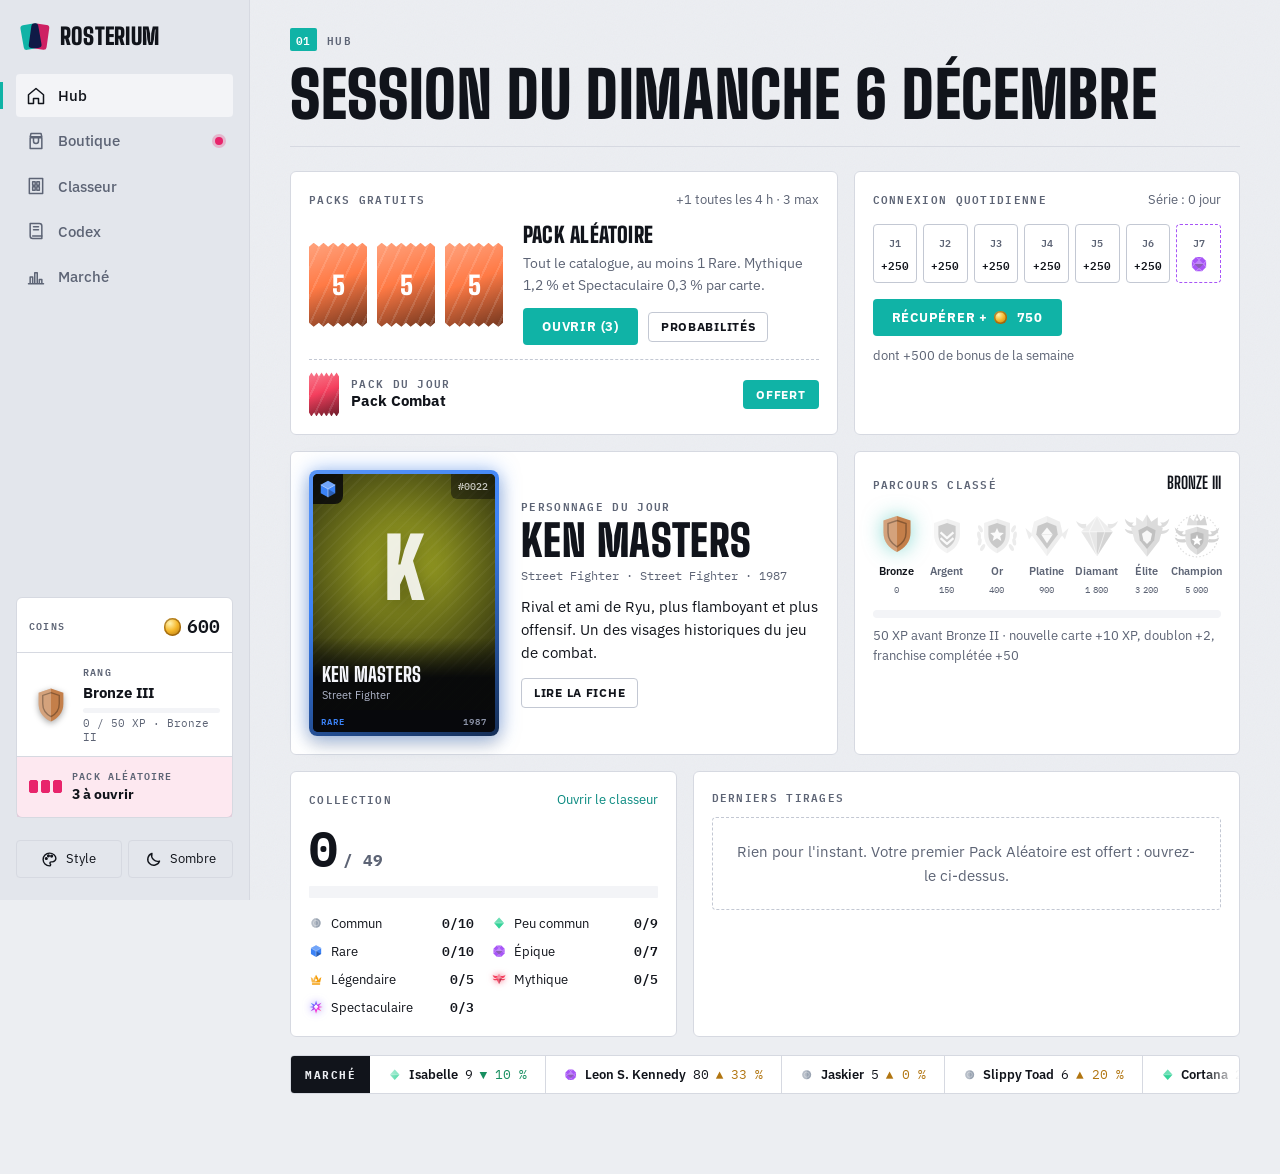
==== commit 6d833044: "Refonte du site, emblèmes de rareté et de rang, packs gratuits - Nouvelle structure : barre latérale" ====
--- a/prototype/index.html
+++ b/prototype/index.html
@@ -3,10 +3,10 @@
 <head>
   <meta charset="UTF-8">
   <meta name="viewport" content="width=device-width, initial-scale=1">
-  <title>Rosterium · croquis</title>
+  <title>Rosterium</title>
   <link rel="preconnect" href="https://fonts.googleapis.com">
   <link rel="preconnect" href="https://fonts.gstatic.com" crossorigin>
-  <link href="https://fonts.googleapis.com/css2?family=Barlow+Condensed:wght@600;700&family=Cinzel:wght@600;700;800&family=Inter:wght@400;500;600&family=Outfit:wght@500;600;700;800&family=Press+Start+2P&family=Sora:wght@600;700;800&family=Space+Mono:wght@400;700&display=swap" rel="stylesheet">
+  <link href="https://fonts.googleapis.com/css2?family=Big+Shoulders+Display:wght@600;800;900&family=Cinzel:wght@600;700;800&family=IBM+Plex+Mono:wght@400;500;600&family=IBM+Plex+Sans:wght@400;500;600;700&family=Press+Start+2P&family=Space+Mono:wght@400;700&family=Unbounded:wght@500;700;800&display=swap" rel="stylesheet">
   <link rel="stylesheet" href="style.css">
   <script>
     // Style et mode appliqués avant l'affichage (pas de flash). Sans choix enregistré,
@@ -20,65 +20,42 @@
   </script>
 </head>
 <body>
-  <header class="top">
-    <a class="logo" href="#accueil"><span class="logo-card"></span>Rosterium</a>
-    <nav class="nav" id="nav">
-      <a href="#accueil" data-v="accueil">Accueil</a>
-      <a href="#explorer" data-v="explorer">Explorer</a>
-      <a href="#packs" data-v="packs">Packs</a>
-      <a href="#collection" data-v="collection">Collection</a>
-      <a href="#marche" data-v="marche">Marché</a>
-    </nav>
-    <div class="hud" id="hud"></div>
-    <div class="prefs">
-      <button class="icon-btn" id="style-btn" aria-haspopup="true" aria-expanded="false" aria-controls="style-menu" title="Changer de style" aria-label="Changer de style">
-        <svg viewBox="0 0 24 24" fill="none" stroke="currentColor" stroke-width="2" stroke-linecap="round" stroke-linejoin="round"><path d="M12 3a9 9 0 1 0 0 18c1.1 0 1.6-.8 1.6-1.6 0-.5-.2-.9-.5-1.2-.3-.3-.5-.7-.5-1.2 0-.9.7-1.6 1.6-1.6H16a5 5 0 0 0 5-5c0-4-4-7.4-9-7.4z"/><circle cx="7.5" cy="10.5" r="1.2" fill="currentColor"/><circle cx="10.5" cy="6.8" r="1.2" fill="currentColor"/><circle cx="15" cy="7.2" r="1.2" fill="currentColor"/></svg>
-      </button>
-      <button class="icon-btn" id="mode-btn"></button>
-      <div class="style-menu" id="style-menu" role="menu" hidden></div>
-    </div>
-  </header>
+  <div class="shell">
+    <!-- Barre latérale (ordinateur) / barre du haut + dock (mobile) -->
+    <aside class="side">
+      <a class="brand" href="#hub" aria-label="Rosterium, accueil">
+        <span class="brand-mark" aria-hidden="true"><i></i><i></i></span>
+        <span class="brand-name">Rosterium</span>
+      </a>
 
-  <main>
-    <section id="accueil" class="view"></section>
+      <nav class="nav" id="nav" aria-label="Navigation principale">
+        <a href="#hub" data-v="hub"><svg viewBox="0 0 24 24"><path d="M3 10.5 12 3l9 7.5V21h-6v-6H9v6H3z"/></svg><span>Hub</span></a>
+        <a href="#boutique" data-v="boutique"><svg viewBox="0 0 24 24"><path d="M6 3h12l1 4H5zM5 8h14v13H5z"/><path d="M9 8v4a3 3 0 0 0 6 0V8" class="cut"/></svg><span>Boutique</span><b class="dot" id="nav-free" hidden></b></a>
+        <a href="#classeur" data-v="classeur"><svg viewBox="0 0 24 24"><path d="M4 3h16v18H4z"/><path d="M8 7h3v4H8zM13 7h3v4h-3zM8 13h3v4H8zM13 13h3v4h-3z" class="cut"/></svg><span>Classeur</span></a>
+        <a href="#codex" data-v="codex"><svg viewBox="0 0 24 24"><path d="M5 3h11a3 3 0 0 1 3 3v15H8a3 3 0 0 1-3-3z"/><path d="M8 18h11M9 7h6M9 10.5h6" class="cut"/></svg><span>Codex</span></a>
+        <a href="#marche" data-v="marche"><svg viewBox="0 0 24 24"><path d="M3 20h18M5 20V12h3v8M10.5 20V7h3v13M16 20v-5h3v5"/></svg><span>Marché</span></a>
+      </nav>
 
-    <section id="explorer" class="view" hidden>
-      <h1>Explorer les personnages</h1>
-      <div class="filters">
-        <input id="q" type="search" placeholder="Rechercher un nom, un alias, une franchise" aria-label="Rechercher">
-        <select id="f-franchise" aria-label="Franchise"></select>
-        <select id="f-theme" aria-label="Thème"></select>
-        <select id="f-rarete" aria-label="Rareté"></select>
-        <select id="f-tri" aria-label="Tri">
-          <option value="az">Ordre alphabétique</option>
-          <option value="rarete">Rareté décroissante</option>
-          <option value="annee">Plus anciens d'abord</option>
-        </select>
+      <div class="wallet" id="wallet"></div>
+
+      <div class="prefs">
+        <button class="icon-btn" id="style-btn" aria-haspopup="true" aria-expanded="false" aria-controls="style-menu" title="Changer de style" aria-label="Changer de style">
+          <svg viewBox="0 0 24 24" fill="none" stroke="currentColor" stroke-width="2" stroke-linecap="round" stroke-linejoin="round"><path d="M12 3a9 9 0 1 0 0 18c1.1 0 1.6-.8 1.6-1.6 0-.5-.2-.9-.5-1.2-.3-.3-.5-.7-.5-1.2 0-.9.7-1.6 1.6-1.6H16a5 5 0 0 0 5-5c0-4-4-7.4-9-7.4z"/><circle cx="7.5" cy="10.5" r="1.2" fill="currentColor"/><circle cx="10.5" cy="6.8" r="1.2" fill="currentColor"/><circle cx="15" cy="7.2" r="1.2" fill="currentColor"/></svg>
+          <span class="prefs-label">Style</span>
+        </button>
+        <button class="icon-btn" id="mode-btn"></button>
+        <div class="style-menu" id="style-menu" role="menu" hidden></div>
       </div>
-      <p class="count" id="count"></p>
-      <div class="grid" id="grid-explorer"></div>
-    </section>
+    </aside>
 
-    <section id="packs" class="view" hidden></section>
-
-    <section id="collection" class="view" hidden>
-      <h1>Ma collection</h1>
-      <div class="progress-big" id="progress"></div>
-      <div class="filters">
-        <select id="c-rarete" aria-label="Rareté"></select>
-        <select id="c-statut" aria-label="Statut">
-          <option value="tous">Toutes les cartes</option>
-          <option value="possedees">Possédées</option>
-          <option value="manquantes">Manquantes</option>
-          <option value="doublons">Doublons</option>
-        </select>
-        <button id="sell-dups" class="btn ghost">Vente rapide des doublons</button>
-      </div>
-      <div class="grid" id="grid-collection"></div>
-    </section>
-
-    <section id="marche" class="view" hidden></section>
-  </main>
+    <main id="main">
+      <section id="hub" class="view"></section>
+      <section id="boutique" class="view" hidden></section>
+      <section id="classeur" class="view" hidden></section>
+      <section id="codex" class="view" hidden></section>
+      <section id="marche" class="view" hidden></section>
+    </main>
+  </div>
 
   <div class="modal" id="modal" hidden></div>
   <div class="stage" id="stage" hidden></div>
@@ -87,6 +64,7 @@
   <script src="config.js"></script>
   <script src="data.js"></script>
   <script src="engine.js"></script>
+  <script src="emblems.js"></script>
   <script src="script.js"></script>
 </body>
 </html>
--- a/prototype/style.css
+++ b/prototype/style.css
@@ -1,132 +1,118 @@
 /* ============================================================
-   STYLES ET MODES
+   ROSTERIUM : feuille de style
    Le style (data-style) et le mode (data-mode) sont posés sur <html>.
-   Tout le site ne lit que les jetons ci-dessous : ajouter un style,
-   c'est ajouter un bloc « sombre » et un bloc « clair ».
+   Tout le site ne lit que des jetons : ajouter un style, c'est ajouter
+   un bloc de base + un bloc « dark » + un bloc « light ».
    Les couleurs de rareté (--commun … --spectaculaire) viennent de config.js.
    ============================================================ */
 :root {
   --prism: #22e5ff, #7c5cff, #ff2bd6, #ffd24a, #34d399, #22e5ff;
-  --pos: #22c55e; --neg: #ef4444;
-  --font-title: "Sora", system-ui, sans-serif;
-  --font-body: "Inter", system-ui, sans-serif;
-  --font-card: "Barlow Condensed", "Arial Narrow", sans-serif;
-  --radius: 10px; --radius-lg: 16px; --radius-pill: 999px;
-  --card-radius: 12px 22px 12px 22px; --card-radius-in: 10px 19px 10px 19px;
-  --border-w: 1px;
-  --btn-bg: linear-gradient(135deg, var(--accent), var(--accent-hi));
-  --btn-shadow: 0 8px 26px color-mix(in srgb, var(--accent) 35%, transparent);
-  --card-text: #f2f3fa; --card-muted: #a4abc6;
-  --rt-mix: 100%;          /* couleur de rareté en texte : pure en sombre, assombrie en clair */
+  --pos: #19c37d; --neg: #f0435a;
+  --f-display: "Big Shoulders Display", "Arial Narrow", sans-serif;
+  --f-body: "IBM Plex Sans", system-ui, sans-serif;
+  --f-mono: "IBM Plex Mono", ui-monospace, monospace;
+  --display-case: uppercase; --display-weight: 900; --display-track: .01em;
+  --r: 4px; --r-lg: 6px; --r-pill: 4px;
+  --card-r: 8px; --card-r-in: 5px;
+  --bw: 1px;
+  --btn-bg: var(--accent); --btn-hover: var(--accent-hi);
+  --card-text: #f4f5fa; --card-muted: #b2b8cc;
+  --rt-mix: 100%;
   --locked: grayscale(1) brightness(.45);
+  --grain: .05;
   --scanlines: none;
 }
 
-/* ---------- Néon ---------- */
+/* ---------- Néon (défaut) : noir bleuté, sarcelle, rose électrique ---------- */
 :root, [data-style="neon"][data-mode="dark"] {
   color-scheme: dark;
-  --bg: #090a12; --surface: #121527; --surface-2: #1a1e36; --line: #272c4a;
-  --text: #eef0fa; --muted: #98a0bd;
-  --accent: #3ee6ff; --accent-hi: #9af2ff; --accent-ink: #03202a; --accent-text: #3ee6ff; --accent-2: #a77bff;
-  --glow-1: rgba(167,123,255,.20); --glow-2: rgba(62,230,255,.12);
-  --header-bg: rgba(9,10,18,.8);
-  --card-bg: #0e111d; --card-info: #0b0d17; --card-shadow: rgba(0,0,0,.5);
+  --bg: #0b0d12; --bg-2: #0f1218; --surface: #141821; --surface-2: #1b202b; --line: #262c3a; --line-2: #343c4f;
+  --text: #eef0f5; --muted: #8c94a8;
+  --accent: #2ee6d6; --accent-hi: #7af3e9; --accent-ink: #00201d; --accent-text: #2ee6d6; --accent-2: #ff3d81;
+  --card-bg: #10131b; --card-shadow: rgba(0,0,0,.55);
 }
 [data-style="neon"][data-mode="light"] {
   color-scheme: light;
-  --bg: #f3f4fb; --surface: #ffffff; --surface-2: #eceefa; --line: #dcdff0;
-  --text: #151834; --muted: #5b6285;
-  --accent: #19c6e6; --accent-hi: #7deeff; --accent-ink: #03202a; --accent-text: #0a7f99; --accent-2: #7c4dff;
-  --glow-1: rgba(124,77,255,.13); --glow-2: rgba(25,198,230,.12);
-  --header-bg: rgba(255,255,255,.82);
-  --card-bg: #11142a; --card-info: #0d1024; --card-shadow: rgba(20,24,52,.22);
-  --rt-mix: 72%; --locked: grayscale(1) opacity(.45);
-}
-
-/* ---------- Holo : nacré, irisé ---------- */
+  --bg: #eceef2; --bg-2: #e3e6ec; --surface: #ffffff; --surface-2: #f3f4f7; --line: #d6d9e1; --line-2: #c3c8d3;
+  --text: #11141b; --muted: #5d6475;
+  --accent: #10b3a6; --accent-hi: #2ee6d6; --accent-ink: #ffffff; --accent-text: #0a8a80; --accent-2: #e8246b;
+  --card-bg: #121620; --card-shadow: rgba(17,20,27,.2);
+  --rt-mix: 70%; --locked: grayscale(1) opacity(.4); --grain: .035;
+}
+
+/* ---------- Holo : nacré, irisé, pastel ---------- */
 [data-style="holo"] {
-  --font-title: "Outfit", system-ui, sans-serif;
-  --radius: 14px; --radius-lg: 22px;
-  --card-radius: 18px; --card-radius-in: 15px;
-  --btn-bg: linear-gradient(120deg, #ff9ad9, #c7a6ff 50%, #8de9ff);
+  --f-display: "Unbounded", system-ui, sans-serif;
+  --display-case: none; --display-weight: 700; --display-track: -.02em;
+  --r: 14px; --r-lg: 20px; --r-pill: 999px;
+  --card-r: 16px; --card-r-in: 12px;
+  --btn-bg: linear-gradient(110deg, #ff9fcf, #cdb4ff 50%, #8fdcff);
+  --btn-hover: linear-gradient(110deg, #8fdcff, #cdb4ff 50%, #ff9fcf);
+}
+[data-style="holo"][data-mode="light"] {
+  color-scheme: light;
+  --bg: #f6f2ea; --bg-2: #efe9df; --surface: #fffdf9; --surface-2: #f6f0f9; --line: #e8dfe9; --line-2: #d9cddc;
+  --text: #2b2336; --muted: #75697f;
+  --accent: #ff8fc8; --accent-hi: #ffb8dc; --accent-ink: #2b1030; --accent-text: #b33a83; --accent-2: #4fb7e8;
+  --card-bg: #1d1830; --card-shadow: rgba(90,60,120,.18);
+  --rt-mix: 70%; --locked: grayscale(1) opacity(.4); --grain: .03;
 }
 [data-style="holo"][data-mode="dark"] {
   color-scheme: dark;
-  --bg: #0e0c19; --surface: #191630; --surface-2: #231f3f; --line: #342e57;
-  --text: #f4f0ff; --muted: #aaa2cb;
-  --accent: #ff9ad9; --accent-hi: #ffc6ec; --accent-ink: #2a0a24; --accent-text: #ffa6de; --accent-2: #8de9ff;
-  --glow-1: rgba(255,154,217,.18); --glow-2: rgba(141,233,255,.15);
-  --header-bg: rgba(14,12,25,.78);
-  --card-bg: #15122a; --card-info: #110f22; --card-shadow: rgba(0,0,0,.5);
-}
-[data-style="holo"][data-mode="light"] {
-  color-scheme: light;
-  --bg: #f8f4ff; --surface: #ffffff; --surface-2: #f2ebff; --line: #e4daf8;
-  --text: #2a2142; --muted: #6e6390;
-  --accent: #f07bcf; --accent-hi: #ffc6ec; --accent-ink: #2a0a24; --accent-text: #a8288c; --accent-2: #3aa7c9;
-  --glow-1: rgba(255,154,217,.22); --glow-2: rgba(141,233,255,.25);
-  --header-bg: rgba(255,255,255,.75);
-  --card-bg: #1b1733; --card-info: #161229; --card-shadow: rgba(80,50,140,.2);
-  --rt-mix: 72%; --locked: grayscale(1) opacity(.45);
-}
-
-/* ---------- Arcade : rétro, pixel, écran cathodique ---------- */
+  --bg: #120f1a; --bg-2: #171321; --surface: #1c1828; --surface-2: #252034; --line: #342d47; --line-2: #463d5e;
+  --text: #f5f0fb; --muted: #a79cba;
+  --accent: #ff9fcf; --accent-hi: #ffc4e2; --accent-ink: #2b1030; --accent-text: #ffa9d6; --accent-2: #8fdcff;
+  --card-bg: #181425; --card-shadow: rgba(0,0,0,.5);
+}
+
+/* ---------- Arcade : borne, pixel, phosphore ---------- */
 [data-style="arcade"] {
-  --font-title: "Press Start 2P", monospace;
-  --font-body: "Space Mono", ui-monospace, monospace;
-  --font-card: "Press Start 2P", monospace;
-  --radius: 0; --radius-lg: 0; --radius-pill: 0;
-  --card-radius: 0; --card-radius-in: 0; --border-w: 2px;
-  --btn-bg: var(--accent);
-  --btn-shadow: 4px 4px 0 var(--accent-2);
-  --scanlines: repeating-linear-gradient(0deg, rgba(0,0,0,.18) 0 1px, transparent 1px 3px);
+  --f-display: "Press Start 2P", monospace;
+  --f-body: "Space Mono", ui-monospace, monospace;
+  --f-mono: "Space Mono", ui-monospace, monospace;
+  --display-case: uppercase; --display-weight: 400; --display-track: 0;
+  --r: 0; --r-lg: 0; --r-pill: 0; --card-r: 0; --card-r-in: 0; --bw: 2px;
+  --scanlines: repeating-linear-gradient(0deg, rgba(0,0,0,.2) 0 1px, transparent 1px 3px);
 }
 [data-style="arcade"][data-mode="dark"] {
   color-scheme: dark;
-  --bg: #06090a; --surface: #0d1512; --surface-2: #13201a; --line: #24453a;
-  --text: #dcffe6; --muted: #86b89a;
-  --accent: #39ff6a; --accent-hi: #9dffb4; --accent-ink: #021a08; --accent-text: #39ff6a; --accent-2: #ffcc00;
-  --glow-1: rgba(57,255,106,.10); --glow-2: rgba(255,204,0,.07);
-  --header-bg: rgba(6,9,10,.92);
-  --card-bg: #0a120d; --card-info: #08100b; --card-shadow: rgba(0,0,0,.6);
+  --bg: #0b0b10; --bg-2: #101018; --surface: #14141f; --surface-2: #1d1d2c; --line: #34345a; --line-2: #4a4a7a;
+  --text: #f1efe2; --muted: #9a98b8;
+  --accent: #ffd23f; --accent-hi: #ffe27a; --accent-ink: #1a1400; --accent-text: #ffd23f; --accent-2: #ff4f4f;
+  --card-bg: #0e0e16; --card-shadow: rgba(0,0,0,.6);
 }
 [data-style="arcade"][data-mode="light"] {
   color-scheme: light;
-  --bg: #efebe0; --surface: #fbf9f2; --surface-2: #e6e1d2; --line: #bdb59c;
-  --text: #1d1b16; --muted: #5f5a4a;
-  --accent: #e4002b; --accent-hi: #ff3b55; --accent-ink: #ffffff; --accent-text: #c40024; --accent-2: #1d4ed8;
-  --glow-1: rgba(228,0,43,.06); --glow-2: rgba(29,78,216,.06);
-  --header-bg: rgba(239,235,224,.95);
-  --card-bg: #14181f; --card-info: #101318; --card-shadow: rgba(29,27,22,.3);
-  --rt-mix: 70%; --locked: grayscale(1) opacity(.45);
-  --scanlines: repeating-linear-gradient(0deg, rgba(0,0,0,.04) 0 1px, transparent 1px 3px);
-}
-
-/* ---------- Royal : noir et or ---------- */
+  --bg: #e9e4d4; --bg-2: #ddd7c4; --surface: #f7f3e6; --surface-2: #ebe5d2; --line: #1d1b2e; --line-2: #1d1b2e;
+  --text: #1d1b2e; --muted: #5a566e;
+  --accent: #ff4f4f; --accent-hi: #ff7a7a; --accent-ink: #ffffff; --accent-text: #c92a2a; --accent-2: #2f4bd8;
+  --card-bg: #15151f; --card-shadow: rgba(29,27,46,.3);
+  --rt-mix: 68%; --locked: grayscale(1) opacity(.4);
+  --scanlines: repeating-linear-gradient(0deg, rgba(0,0,0,.035) 0 1px, transparent 1px 3px);
+}
+
+/* ---------- Royal : noir, or, velours ---------- */
 [data-style="royal"] {
-  --font-title: "Cinzel", Georgia, serif;
-  --radius: 6px; --radius-lg: 10px;
-  --card-radius: 10px; --card-radius-in: 8px;
-  --btn-bg: linear-gradient(180deg, var(--accent-hi), var(--accent) 55%, color-mix(in srgb, var(--accent) 70%, #000));
+  --f-display: "Cinzel", Georgia, serif;
+  --display-case: none; --display-weight: 700; --display-track: .03em;
+  --r: 2px; --r-lg: 3px; --r-pill: 2px; --card-r: 6px; --card-r-in: 4px;
+  --btn-bg: linear-gradient(180deg, var(--accent-hi), var(--accent) 60%, color-mix(in srgb, var(--accent) 75%, #000));
+  --btn-hover: linear-gradient(180deg, #fff1c8, var(--accent-hi) 60%, var(--accent));
 }
 [data-style="royal"][data-mode="dark"] {
   color-scheme: dark;
-  --bg: #0c0a07; --surface: #17130d; --surface-2: #211b12; --line: #3d321e;
-  --text: #f5ecd8; --muted: #b8a888;
-  --accent: #e3b75f; --accent-hi: #f8dc9c; --accent-ink: #251a05; --accent-text: #e9c070; --accent-2: #a3264d;
-  --glow-1: rgba(227,183,95,.13); --glow-2: rgba(163,38,77,.12);
-  --header-bg: rgba(12,10,7,.85);
-  --card-bg: #120e08; --card-info: #0e0b06; --card-shadow: rgba(0,0,0,.55);
+  --bg: #0f0c09; --bg-2: #14100c; --surface: #18130e; --surface-2: #221b13; --line: #3a2e1e; --line-2: #54432b;
+  --text: #f3ead7; --muted: #b3a385;
+  --accent: #d9b25f; --accent-hi: #f3d99b; --accent-ink: #231806; --accent-text: #e2bd6e; --accent-2: #9e2944;
+  --card-bg: #120e0a; --card-shadow: rgba(0,0,0,.55);
 }
 [data-style="royal"][data-mode="light"] {
   color-scheme: light;
-  --bg: #f8f3e7; --surface: #fffdf7; --surface-2: #f1e9d6; --line: #e2d5b8;
-  --text: #2a2115; --muted: #6f6249;
-  --accent: #c99a3b; --accent-hi: #f0d08a; --accent-ink: #1f1504; --accent-text: #8a6418; --accent-2: #7d1a39;
-  --glow-1: rgba(201,154,59,.16); --glow-2: rgba(125,26,57,.07);
-  --header-bg: rgba(255,253,247,.85);
-  --card-bg: #17120a; --card-info: #120e07; --card-shadow: rgba(60,40,10,.22);
-  --rt-mix: 70%; --locked: grayscale(1) opacity(.45);
+  --bg: #f4eee2; --bg-2: #ece4d3; --surface: #fffcf5; --surface-2: #f6efe0; --line: #e0d3b8; --line-2: #ccb994;
+  --text: #2a2016; --muted: #6e604a;
+  --accent: #b88a2e; --accent-hi: #dcb465; --accent-ink: #ffffff; --accent-text: #8a6418; --accent-2: #7a1e32;
+  --card-bg: #18130d; --card-shadow: rgba(60,40,10,.22);
+  --rt-mix: 68%; --locked: grayscale(1) opacity(.4); --grain: .035;
 }
 
 @property --ang { syntax: "<angle>"; initial-value: 0deg; inherits: false; }
@@ -136,216 +122,245 @@
    ============================================================ */
 * { box-sizing: border-box; margin: 0; }
 html { scroll-behavior: smooth; }
-body {
-  background-color: var(--bg); color: var(--text); font: 16px/1.55 var(--font-body);
-  min-height: 100vh; padding-bottom: 80px;
-  background-image: radial-gradient(900px 500px at 85% -10%, var(--glow-1), transparent 60%),
-                    radial-gradient(700px 400px at 0% 0%, var(--glow-2), transparent 60%);
-  background-attachment: fixed;
-  transition: background-color .25s, color .25s;
+body { background: var(--bg); color: var(--text); font: 15px/1.55 var(--f-body); min-height: 100vh; transition: background-color .2s, color .2s; }
+/* grain léger (papier / sérigraphie) + lignes cathodiques du style Arcade */
+body::before {
+  content: ""; position: fixed; inset: 0; z-index: 0; pointer-events: none; opacity: var(--grain);
+  background-image: url("data:image/svg+xml,%3Csvg xmlns='http://www.w3.org/2000/svg' width='160' height='160'%3E%3Cfilter id='n'%3E%3CfeTurbulence type='fractalNoise' baseFrequency='.9' numOctaves='2' stitchTiles='stitch'/%3E%3C/filter%3E%3Crect width='100%25' height='100%25' filter='url(%23n)'/%3E%3C/svg%3E");
 }
 body::after { content: ""; position: fixed; inset: 0; z-index: 100; pointer-events: none; background: var(--scanlines); }
-h1, h2, h3 { font-family: var(--font-title); line-height: 1.15; }
-h1 { font-size: clamp(1.6rem, 3vw, 2.2rem); margin-bottom: 1rem; }
+h1, h2, h3 { font-family: var(--f-display); font-weight: var(--display-weight); text-transform: var(--display-case); letter-spacing: var(--display-track); line-height: 1.05; }
 a { color: inherit; text-decoration: none; }
 button, select, input { font: inherit; color: inherit; }
 :focus-visible { outline: 2px solid var(--accent); outline-offset: 2px; }
 .muted { color: var(--muted); }
 .small { font-size: .8rem; }
-.rt, .tag { color: color-mix(in srgb, var(--c) var(--rt-mix), var(--text)); }
-
-/* ajustements typographiques du style Arcade (police pixel très large) */
-[data-style="arcade"] :is(h1, h2, h3) { line-height: 1.45; letter-spacing: 0; }
-[data-style="arcade"] h1 { font-size: clamp(1.05rem, 2.2vw, 1.4rem); }
-[data-style="arcade"] .hero h1 { font-size: clamp(1.3rem, 3.4vw, 2.3rem); line-height: 1.35; }
-[data-style="arcade"] :is(h2, .sheet h2) { font-size: 1rem; }
-[data-style="arcade"] h3 { font-size: .8rem; }
-[data-style="arcade"] .logo { font-size: .8rem; }
-[data-style="arcade"] .card-name { font-size: .62rem; line-height: 1.5; }
-[data-style="arcade"] .card-top { font-size: .45rem; }
-[data-style="arcade"] .art span { font-size: 2.6rem; }
-[data-style="arcade"] .badge, [data-style="arcade"] .qty { font-size: .45rem; padding: 3px 5px; }
-[data-style="arcade"] .pack-art, [data-style="arcade"] .pack-burst { font-size: .85rem; line-height: 1.6; }
-[data-style="arcade"] .recap-stats b { font-size: 1.1rem; }
-[data-style="royal"] :is(h1, h2, h3, .logo) { letter-spacing: .02em; }
-
-/* pièce de monnaie (coins) */
+.mono { font-family: var(--f-mono); font-variant-numeric: tabular-nums; }
+.label { font: 600 .68rem/1.2 var(--f-mono); text-transform: uppercase; letter-spacing: .12em; color: var(--muted); }
+.rt { color: color-mix(in srgb, var(--c) var(--rt-mix), var(--text)); display: inline-flex; align-items: center; gap: 6px; }
+.row { display: flex; align-items: center; gap: 10px; flex-wrap: wrap; }
+.up { color: color-mix(in srgb, #f59e0b var(--rt-mix), var(--text)); }
+.down, .pos { color: color-mix(in srgb, var(--pos) var(--rt-mix), var(--text)); }
+.neg { color: var(--neg); }
+.new { color: var(--accent-text); font-style: normal; }
+.empty-note { color: var(--muted); padding: 22px; border: var(--bw) dashed var(--line-2); border-radius: var(--r); text-align: center; }
+.note { color: var(--muted); font-size: .85rem; margin: 12px 0; padding: 10px 12px; border-left: 3px solid var(--accent); background: var(--surface-2); border-radius: 0 var(--r) var(--r) 0; }
+
+/* pièce de monnaie */
 .coin {
-  display: inline-block; width: .95em; height: .95em; border-radius: 50%; vertical-align: -.12em; margin-right: .3em;
-  background: radial-gradient(circle at 35% 30%, #fff3b0, #f5b72a 45%, #a86b0c);
-  box-shadow: inset 0 0 0 1.5px rgba(120,70,0,.55);
+  display: inline-block; width: .95em; height: .95em; border-radius: 50%; vertical-align: -.13em; margin-right: .3em; flex: none;
+  background: radial-gradient(circle at 35% 30%, #fff3b0, #f5b72a 45%, #a86b0c); box-shadow: inset 0 0 0 1.5px rgba(120,70,0,.55);
 }
 [data-style="arcade"] .coin { border-radius: 0; clip-path: polygon(30% 0, 70% 0, 100% 30%, 100% 70%, 70% 100%, 30% 100%, 0 70%, 0 30%); }
 
-/* ---------- barre du haut ---------- */
-.top {
-  position: sticky; top: 0; z-index: 20; display: flex; align-items: center; gap: 24px;
-  padding: 12px 24px; background: var(--header-bg); backdrop-filter: blur(14px);
-  border-bottom: var(--border-w) solid var(--line);
-}
-.logo { display: flex; align-items: center; gap: 10px; font: 800 1.15rem var(--font-title); }
-.logo-card {
-  width: 18px; height: 25px; border-radius: 3px 8px 3px 8px;
-  background: linear-gradient(135deg, var(--accent), var(--accent-2)); transform: rotate(-8deg);
-}
-[data-style="arcade"] .logo-card { border-radius: 0; }
-.nav { display: flex; gap: 4px; margin-right: auto; }
-.nav a { padding: 8px 14px; border-radius: var(--radius); color: var(--muted); font-weight: 500; transition: .15s; }
+/* emblèmes */
+.gem { width: 1.05em; height: 1.05em; flex: none; display: inline-block; vertical-align: -.18em; --gem: var(--commun); overflow: visible; }
+.gem[data-r="peucommun"] { --gem: var(--peucommun); }
+.gem[data-r="rare"] { --gem: var(--rare); }
+.gem[data-r="epique"] { --gem: var(--epique); }
+.gem[data-r="legendaire"] { --gem: var(--legendaire); }
+.gem[data-r="mythique"] { --gem: var(--mythique); filter: drop-shadow(0 0 3px color-mix(in srgb, var(--mythique) 70%, transparent)); }
+.gem[data-r="spectaculaire"] { animation: gem-spin 9s linear infinite; filter: drop-shadow(0 0 4px rgba(124,92,255,.7)); }
+@keyframes gem-spin { to { transform: rotate(360deg); } }
+.rank-emblem { --rk-dark: color-mix(in srgb, var(--rk) 50%, #000); width: 40px; height: 40px; flex: none; filter: drop-shadow(0 2px 3px rgba(0,0,0,.35)); }
+
+/* boutons */
+.btn {
+  display: inline-flex; align-items: center; justify-content: center; gap: 6px; cursor: pointer; white-space: nowrap;
+  padding: 11px 18px; border-radius: var(--r); border: var(--bw) solid transparent; color: var(--accent-ink); background: var(--btn-bg);
+  font: 700 .82rem/1 var(--f-body); text-transform: uppercase; letter-spacing: .06em; transition: background .15s, transform .1s;
+}
+.btn:hover { background: var(--btn-hover); }
+.btn:active { transform: translateY(1px); }
+.btn.ghost { background: transparent; color: var(--text); border-color: var(--line-2); }
+.btn.ghost:hover { border-color: var(--accent); color: var(--accent-text); }
+.btn.sm { padding: 8px 12px; font-size: .74rem; }
+.btn:disabled { opacity: .4; cursor: not-allowed; transform: none; }
+.link { background: none; border: 0; padding: 0; cursor: pointer; color: var(--muted); font-size: .82rem; text-decoration: underline; text-underline-offset: 3px; }
+.link:hover { color: var(--accent-text); }
+[data-style="arcade"] .btn { font: .58rem/1.4 var(--f-display); box-shadow: 3px 3px 0 var(--accent-2); }
+[data-style="arcade"] .btn:active { transform: translate(3px, 3px); box-shadow: none; }
+[data-style="arcade"] .btn.ghost { box-shadow: 3px 3px 0 var(--line); }
+[data-style="royal"] .btn { font-family: var(--f-display); letter-spacing: .1em; }
+
+/* champs */
+.toolbar { display: flex; flex-wrap: wrap; gap: 8px; margin-bottom: 18px; align-items: center; }
+.toolbar input, .toolbar select { background: var(--surface); border: var(--bw) solid var(--line); border-radius: var(--r); padding: 9px 12px; font-size: .9rem; }
+.toolbar input[type="search"] { flex: 1 1 240px; }
+.toolbar input[type="number"] { width: 120px; }
+.check { display: flex; align-items: center; gap: 8px; font-size: .88rem; color: var(--muted); }
+.check input { accent-color: var(--accent); }
+.seg { display: inline-flex; border: var(--bw) solid var(--line-2); border-radius: var(--r); overflow: hidden; }
+.seg button { background: none; border: 0; padding: 8px 12px; cursor: pointer; font-size: .82rem; color: var(--muted); }
+.seg button + button { border-left: var(--bw) solid var(--line-2); }
+.seg button.on { background: var(--text); color: var(--bg); }
+.count { color: var(--muted); font: .78rem var(--f-mono); margin: -6px 0 14px; }
+
+/* ============================================================
+   STRUCTURE : barre latérale + contenu
+   ============================================================ */
+.shell { position: relative; z-index: 1; display: grid; grid-template-columns: 250px minmax(0, 1fr); min-height: 100vh; }
+.side {
+  position: sticky; top: 0; height: 100vh; display: flex; flex-direction: column; gap: 22px; padding: 22px 16px;
+  background: var(--bg-2); border-right: var(--bw) solid var(--line); z-index: 20;
+}
+.brand { display: flex; align-items: center; gap: 12px; padding: 0 6px; }
+.brand-mark { position: relative; width: 26px; height: 30px; flex: none; }
+.brand-mark i { position: absolute; width: 18px; height: 25px; border-radius: 3px; top: 2px; }
+.brand-mark i:first-child { left: 0; background: var(--accent); transform: rotate(-10deg); }
+.brand-mark i:last-child { left: 8px; background: var(--accent-2); transform: rotate(8deg); mix-blend-mode: multiply; }
+[data-mode="dark"] .brand-mark i:last-child { mix-blend-mode: screen; }
+[data-style="arcade"] .brand-mark i { border-radius: 0; }
+.brand-name { font: var(--display-weight) 1.45rem/1 var(--f-display); text-transform: var(--display-case); letter-spacing: var(--display-track); }
+[data-style="arcade"] .brand-name { font-size: .8rem; }
+[data-style="holo"] .brand-name { font-size: 1.15rem; }
+
+.nav { display: flex; flex-direction: column; gap: 2px; }
+.nav a {
+  position: relative; display: flex; align-items: center; gap: 12px; padding: 10px 10px; border-radius: var(--r);
+  color: var(--muted); font-weight: 500; transition: background .12s, color .12s;
+}
+.nav a svg { width: 20px; height: 20px; fill: none; stroke: currentColor; stroke-width: 1.8; stroke-linejoin: round; stroke-linecap: round; flex: none; }
 .nav a:hover { color: var(--text); background: var(--surface); }
 .nav a.on { color: var(--text); background: var(--surface-2); }
-[data-style="arcade"] .nav a { font-size: .9rem; }
-.hud { display: flex; align-items: center; gap: 8px; font-size: .9rem; }
-.chip { display: flex; align-items: center; gap: 7px; padding: 5px 11px; border-radius: var(--radius-pill); background: var(--surface); border: var(--border-w) solid var(--line); white-space: nowrap; }
-.xpbar { width: 90px; height: 6px; background: var(--surface-2); border-radius: var(--radius-pill); overflow: hidden; }
-.xpbar i { display: block; height: 100%; background: linear-gradient(90deg, var(--accent), var(--accent-2)); }
-
-/* boutons d'apparence (style + clair/sombre) */
+.nav a.on::before { content: ""; position: absolute; left: -16px; top: 8px; bottom: 8px; width: 3px; background: var(--accent); }
+.nav .dot { position: absolute; right: 10px; top: 50%; width: 8px; height: 8px; margin-top: -4px; border-radius: 50%; background: var(--accent-2); box-shadow: 0 0 0 3px color-mix(in srgb, var(--accent-2) 25%, transparent); }
+.nav .dot[hidden] { display: none; }
+
+.wallet { margin-top: auto; display: flex; flex-direction: column; border: var(--bw) solid var(--line); border-radius: var(--r-lg); background: var(--surface); }
+.w-row { display: flex; align-items: center; gap: 10px; padding: 12px; }
+.w-row + .w-row { border-top: var(--bw) solid var(--line); }
+.w-label { display: block; font: 600 .62rem/1.3 var(--f-mono); text-transform: uppercase; letter-spacing: .12em; color: var(--muted); }
+.w-coins { justify-content: space-between; }
+.w-coins b { font: 600 1.15rem var(--f-mono); }
+.w-rank-text { flex: 1; min-width: 0; display: flex; flex-direction: column; gap: 3px; }
+.w-rank-text b { font-size: .95rem; }
+.w-rank-text small { color: var(--muted); font: .66rem var(--f-mono); }
+.w-emblem { width: 44px; height: 44px; }
+.bar { height: 5px; background: var(--surface-2); border-radius: var(--r-pill); overflow: hidden; }
+.bar i { display: block; height: 100%; background: var(--accent); }
+.bar.thick { height: 8px; margin: 14px 0 8px; }
+.pips { display: flex; gap: 3px; }
+.pips i { width: 9px; height: 13px; border-radius: 2px; border: 1px solid var(--line-2); }
+.pips i.on { background: var(--accent-2); border-color: var(--accent-2); }
+.w-free b { font-size: .85rem; }
+.w-free.ready { background: color-mix(in srgb, var(--accent-2) 10%, transparent); }
+
 .prefs { position: relative; display: flex; gap: 6px; }
 .icon-btn {
-  width: 36px; height: 36px; display: grid; place-items: center; cursor: pointer; padding: 0;
-  border-radius: var(--radius-pill); border: var(--border-w) solid var(--line); background: var(--surface); color: var(--text);
+  flex: 1; height: 38px; display: inline-flex; align-items: center; justify-content: center; gap: 8px; cursor: pointer; padding: 0 10px;
+  border-radius: var(--r); border: var(--bw) solid var(--line); background: transparent; color: var(--text); font-size: .8rem;
 }
 .icon-btn:hover { border-color: var(--accent); }
-.icon-btn svg { width: 18px; height: 18px; }
+.icon-btn svg { width: 17px; height: 17px; flex: none; }
 .style-menu {
-  position: absolute; right: 0; top: calc(100% + 8px); width: 230px; padding: 8px; z-index: 30;
-  background: var(--surface); border: var(--border-w) solid var(--line); border-radius: var(--radius-lg);
-  box-shadow: 0 18px 40px rgba(0,0,0,.28);
+  position: absolute; left: 0; right: 0; bottom: calc(100% + 8px); padding: 6px; z-index: 40;
+  background: var(--surface); border: var(--bw) solid var(--line-2); border-radius: var(--r-lg); box-shadow: 0 18px 40px rgba(0,0,0,.3);
 }
 .style-menu[hidden] { display: none; }
-.style-menu p { font-size: .75rem; color: var(--muted); padding: 4px 8px 6px; text-transform: uppercase; letter-spacing: .06em; }
-.style-opt {
-  display: flex; align-items: center; gap: 10px; width: 100%; padding: 8px; cursor: pointer; text-align: left;
-  border: 0; background: none; border-radius: var(--radius);
-}
+.style-menu p { font: 600 .62rem var(--f-mono); color: var(--muted); padding: 6px 8px; text-transform: uppercase; letter-spacing: .12em; }
+.style-opt { display: flex; align-items: center; gap: 10px; width: 100%; padding: 8px; cursor: pointer; text-align: left; border: 0; background: none; border-radius: var(--r); }
 .style-opt:hover { background: var(--surface-2); }
-.style-opt[aria-checked="true"] { background: var(--surface-2); box-shadow: inset 0 0 0 1px var(--accent); }
-.swatch { display: flex; width: 44px; height: 22px; border-radius: 6px; overflow: hidden; flex: none; border: 1px solid var(--line); }
+.style-opt[aria-checked="true"] { background: var(--surface-2); box-shadow: inset 3px 0 0 var(--accent); }
+.swatch { display: flex; width: 40px; height: 24px; border-radius: 3px; overflow: hidden; flex: none; border: 1px solid var(--line-2); }
 .swatch i { flex: 1; }
-.style-opt b { display: block; font-size: .9rem; }
-.style-opt small { color: var(--muted); font-size: .75rem; }
-
-/* emblème de rang : losange facetté, couleur du rang */
-.emblem {
-  --rk: #c47f4a; display: inline-block; width: 16px; height: 18px; flex: none;
-  clip-path: polygon(50% 0, 100% 28%, 100% 72%, 50% 100%, 0 72%, 0 28%);
-  background: linear-gradient(135deg, #fff 0 12%, var(--rk) 13% 55%, color-mix(in srgb, var(--rk) 45%, #000) 56%);
-}
-
-main { max-width: 1180px; margin: 0 auto; padding: 32px 24px; }
-.lead { color: var(--muted); max-width: 70ch; margin-bottom: 24px; }
-.note { color: var(--muted); font-size: .88rem; margin: 10px 0; padding: 10px 12px; background: var(--surface-2); border-radius: var(--radius); }
-
-/* ---------- accueil ---------- */
-.hero { display: grid; grid-template-columns: 1.1fr .9fr; gap: 40px; align-items: center; padding: 24px 0 40px; }
-.hero h1 { font-size: clamp(2.2rem, 5.5vw, 4rem); font-weight: 800; letter-spacing: -.02em; margin-bottom: 1rem; }
-.hero p { color: var(--muted); font-size: 1.1rem; max-width: 50ch; margin-bottom: 28px; }
-.hero-actions { display: flex; gap: 12px; flex-wrap: wrap; }
-.facts { list-style: none; padding: 0; display: flex; flex-wrap: wrap; gap: 8px 22px; margin-top: 26px; color: var(--muted); font-size: .9rem; }
-.facts b { color: var(--text); }
-.hero-stage { display: grid; place-items: center; perspective: 900px; }
-.hero-stage .card { width: min(260px, 60vw); }
-.hero-note { color: var(--muted); font-size: .85rem; margin-top: 14px; text-align: center; }
-.btn {
-  display: inline-flex; align-items: center; justify-content: center; gap: 4px; cursor: pointer;
-  padding: 12px 22px; border-radius: var(--radius); border: 0; font-weight: 600; color: var(--accent-ink);
-  background: var(--btn-bg); transition: transform .12s, box-shadow .2s;
-}
-.btn:hover { transform: translateY(-2px); box-shadow: var(--btn-shadow); }
-.btn.ghost { background: var(--surface); color: var(--text); border: var(--border-w) solid var(--line); }
-.btn.ghost:hover { box-shadow: none; border-color: var(--accent); }
-.btn.sm { padding: 8px 14px; font-size: .9rem; }
-.btn:disabled { opacity: .45; cursor: not-allowed; transform: none; box-shadow: none; }
-[data-style="arcade"] .btn:not(.ghost) { box-shadow: var(--btn-shadow); }
-[data-style="arcade"] .btn:not(.ghost):hover { transform: translate(-1px, -1px); box-shadow: 5px 5px 0 var(--accent-2); }
-[data-style="arcade"] .btn:active { transform: translate(3px, 3px); box-shadow: 1px 1px 0 var(--accent-2); }
-.section-title { display: flex; justify-content: space-between; align-items: baseline; gap: 12px; margin: 28px 0 14px; }
-.section-title h2 { font-size: 1.3rem; }
-.section-title a { color: var(--accent-text); font-size: .9rem; }
-
-/* ---------- filtres ---------- */
-.filters { display: flex; flex-wrap: wrap; gap: 10px; margin-bottom: 14px; align-items: center; }
-.filters input, .filters select {
-  background: var(--surface); border: var(--border-w) solid var(--line); border-radius: var(--radius); padding: 10px 14px;
-}
-.filters input[type="search"] { flex: 1 1 260px; }
-.filters input[type="number"] { width: 130px; }
-.check { display: flex; align-items: center; gap: 8px; font-size: .9rem; color: var(--muted); }
-.check input { accent-color: var(--accent); }
-.count { color: var(--muted); font-size: .9rem; margin-bottom: 16px; }
-
-/* ============================================================
-   CARTES (toujours sombres : ce sont des objets, pas l'interface)
-   ============================================================ */
-.grid { display: grid; grid-template-columns: repeat(auto-fill, minmax(168px, 1fr)); gap: 20px; }
+.style-opt b { display: block; font-size: .88rem; }
+.style-opt small { color: var(--muted); font-size: .72rem; }
+
+main { min-width: 0; padding: 28px 40px 80px; max-width: 1320px; width: 100%; }
+
+/* en-tête de page : numéro, rubrique, grand titre */
+.page-head { display: flex; align-items: flex-end; justify-content: space-between; gap: 20px; flex-wrap: wrap; padding-bottom: 18px; margin-bottom: 24px; border-bottom: var(--bw) solid var(--line); }
+.kicker { display: flex; align-items: center; gap: 10px; font: 600 .7rem var(--f-mono); text-transform: uppercase; letter-spacing: .14em; color: var(--muted); margin-bottom: 10px; }
+.kicker span { background: var(--accent); color: var(--accent-ink); padding: 2px 6px; border-radius: 2px; letter-spacing: .04em; }
+.page-head h1 { font-size: clamp(2.4rem, 5vw, 4.2rem); }
+[data-style="holo"] .page-head h1 { font-size: clamp(2rem, 4vw, 3.2rem); }
+[data-style="arcade"] .page-head h1 { font-size: clamp(1.2rem, 2.6vw, 1.9rem); line-height: 1.4; }
+.page-side { display: flex; align-items: center; gap: 10px; }
+.solde { font: 600 1.3rem var(--f-mono); }
+
+/* panneaux */
+.panel { background: var(--surface); border: var(--bw) solid var(--line); border-radius: var(--r-lg); padding: 18px; min-width: 0; }
+.panel-head { display: flex; align-items: baseline; justify-content: space-between; gap: 10px; margin-bottom: 14px; }
+.panel-head a { font-size: .8rem; color: var(--accent-text); }
+.panel-head b { font-family: var(--f-display); text-transform: var(--display-case); font-size: 1.05rem; }
+.panel h3 { font-size: 1.35rem; margin-bottom: 6px; }
+[data-style="arcade"] .panel h3 { font-size: .8rem; line-height: 1.5; }
+.big-num { font: 700 3rem/1 var(--f-mono); letter-spacing: -.03em; }
+.big-num small { font-size: 1rem; color: var(--muted); margin-left: 6px; letter-spacing: 0; }
+
+/* ============================================================
+   CARTES (toujours sombres : ce sont des objets de collection)
+   ============================================================ */
+.grid { display: grid; grid-template-columns: repeat(auto-fill, minmax(160px, 1fr)); gap: 18px; }
 .card-wrap { perspective: 800px; }
 .card {
   --c: var(--commun); --mx: 50%; --my: 50%; --rx: 0deg; --ry: 0deg;
-  position: relative; aspect-ratio: 5 / 7; border-radius: var(--card-radius); padding: 3px; cursor: pointer; color: var(--card-text);
-  background: linear-gradient(160deg, var(--c), color-mix(in srgb, var(--c) 30%, #000));
+  position: relative; aspect-ratio: 5 / 7; border-radius: var(--card-r); padding: 4px; cursor: pointer; color: var(--card-text);
+  background: linear-gradient(155deg, color-mix(in srgb, var(--c) 85%, #fff), var(--c) 40%, color-mix(in srgb, var(--c) 35%, #000));
   transform: rotateX(var(--rx)) rotateY(var(--ry)); transition: transform .15s ease-out, box-shadow .2s;
-  box-shadow: 0 6px 20px var(--card-shadow); transform-style: preserve-3d;
-}
-.card-in {
-  position: relative; height: 100%; border-radius: var(--card-radius-in); overflow: hidden;
-  background: var(--card-bg); display: flex; flex-direction: column;
-}
+  box-shadow: 0 8px 18px var(--card-shadow); transform-style: preserve-3d; font-family: var(--f-body);
+}
+.card-in { position: relative; height: 100%; border-radius: var(--card-r-in); overflow: hidden; background: var(--card-bg); }
 .art {
-  --h: 220; flex: 1; display: grid; place-items: center; position: relative; overflow: hidden;
-  background: radial-gradient(circle at 50% 35%, hsl(var(--h) 70% 38%), hsl(var(--h) 55% 12%) 75%);
+  --h: 220; position: absolute; inset: 0 0 22px; display: grid; place-items: center; overflow: hidden;
+  background:
+    repeating-linear-gradient(135deg, rgba(255,255,255,.035) 0 2px, transparent 2px 9px),
+    radial-gradient(circle at 50% 38%, hsl(var(--h) 65% 42%), hsl(var(--h) 55% 14%) 72%);
 }
 .art img { position: absolute; inset: 0; width: 100%; height: 100%; object-fit: cover; }
-.art span { font: 700 4.5rem var(--font-card); color: rgba(255,255,255,.85); text-shadow: 0 4px 20px rgba(0,0,0,.5); position: relative; }
-.card-top { position: absolute; top: 7px; left: 8px; right: 8px; display: flex; justify-content: space-between; z-index: 3; font: 600 .7rem var(--font-card); letter-spacing: .04em; }
-.card-top b { color: var(--c); text-shadow: 0 1px 6px rgba(0,0,0,.8); }
-.card-top small { color: rgba(255,255,255,.7); }
-.card-info { position: relative; padding: 9px 11px 11px; background: linear-gradient(var(--card-bg), var(--card-info)); }
-.card-name { font: 700 1.2rem/1.1 var(--font-card); }
-.card-sub { font-size: .72rem; color: var(--card-muted); margin-top: 2px; }
-.badge { position: absolute; top: 28px; left: 8px; z-index: 4; font: 700 .65rem var(--font-card); padding: 2px 7px; border-radius: 4px; background: var(--accent); color: var(--accent-ink); }
-.badge.dup { background: #2a2f48; color: #e8eaf4; }
-.qty { position: absolute; right: 8px; top: 28px; z-index: 4; font: 700 .72rem var(--font-card); background: rgba(0,0,0,.65); padding: 1px 7px; border-radius: 9px; }
-/* Royal : filet doré intérieur sur toutes les cartes */
-[data-style="royal"] .card-in { box-shadow: inset 0 0 0 1px rgba(227,183,95,.35); }
-/* Arcade : cadre pixel en escalier */
-[data-style="arcade"] .card { clip-path: polygon(0 6px, 6px 6px, 6px 0, calc(100% - 6px) 0, calc(100% - 6px) 6px, 100% 6px, 100% calc(100% - 6px), calc(100% - 6px) calc(100% - 6px), calc(100% - 6px) 100%, 6px 100%, 6px calc(100% - 6px), 0 calc(100% - 6px)); padding: 4px; }
-
-/* 1. Commun : cadre simple (règle de base ci-dessus) */
+.initial { font: 900 5.2rem/1 "Big Shoulders Display", sans-serif; color: rgba(255,255,255,.88); text-shadow: 0 6px 24px rgba(0,0,0,.45); margin-top: -26%; }
+.card-head { position: absolute; top: 0; left: 0; right: 0; z-index: 3; display: flex; justify-content: space-between; align-items: flex-start; }
+.card-gem { width: 30px; height: 30px; padding: 5px; background: rgba(5,6,10,.82); border-radius: 0 0 8px 0; box-sizing: border-box; }
+.card-id { font: 500 .62rem var(--f-mono); color: rgba(255,255,255,.75); padding: 6px 7px; background: rgba(5,6,10,.45); border-radius: 0 0 0 6px; }
+.plate { position: absolute; left: 0; right: 0; bottom: 22px; z-index: 3; padding: 26px 9px 7px; background: linear-gradient(transparent, rgba(5,6,10,.92) 55%); }
+.card-name { font: 800 1.25rem/1 "Big Shoulders Display", sans-serif; text-transform: uppercase; letter-spacing: .01em; overflow-wrap: anywhere; }
+.card-sub { font-size: .66rem; color: var(--card-muted); margin-top: 3px; white-space: nowrap; overflow: hidden; text-overflow: ellipsis; }
+.card-foot {
+  position: absolute; left: 0; right: 0; bottom: 0; height: 22px; z-index: 3; display: flex; align-items: center; justify-content: space-between; padding: 0 8px;
+  background: #07080c; font: 600 .58rem var(--f-mono); text-transform: uppercase; letter-spacing: .1em;
+}
+.card-foot span:first-child { color: var(--c); }
+.card-foot span:last-child { color: #8c93a8; }
+.badge { position: absolute; top: 36px; left: 0; z-index: 4; font: 700 .58rem var(--f-mono); text-transform: uppercase; letter-spacing: .08em; padding: 3px 7px; background: var(--accent); color: var(--accent-ink); }
+.badge.dup { background: #2a2f3e; color: #e8eaf4; }
+.qty { position: absolute; right: 0; top: 26px; z-index: 4; font: 600 .7rem var(--f-mono); background: rgba(5,6,10,.8); padding: 2px 7px; border-radius: 0 0 0 6px; }
+[data-style="royal"] .card-in { box-shadow: inset 0 0 0 1px rgba(217,178,95,.4); }
+[data-style="royal"] .card-name, [data-style="royal"] .initial { font-family: "Cinzel", serif; text-transform: none; }
+[data-style="holo"] .card-name, [data-style="holo"] .initial { font-family: "Unbounded", sans-serif; text-transform: none; letter-spacing: -.02em; }
+[data-style="holo"] .card-name { font-size: .95rem; }
+[data-style="arcade"] .card-name, [data-style="arcade"] .initial { font-family: "Press Start 2P", monospace; }
+[data-style="arcade"] .card-name { font-size: .58rem; line-height: 1.5; }
+[data-style="arcade"] .initial { font-size: 2.6rem; }
+[data-style="arcade"] .card { clip-path: polygon(0 6px, 6px 6px, 6px 0, calc(100% - 6px) 0, calc(100% - 6px) 6px, 100% 6px, 100% calc(100% - 6px), calc(100% - 6px) calc(100% - 6px), calc(100% - 6px) 100%, 6px 100%, 6px calc(100% - 6px), 0 calc(100% - 6px)); }
+
+/* 1. Commun : cadre simple */
 /* 2. Peu commun : cadre + liseré lumineux */
 .card[data-r="peucommun"] { --c: var(--peucommun); }
-.card[data-r="peucommun"] .card-in {
-  box-shadow: inset 0 0 0 1px color-mix(in srgb, var(--c) 75%, transparent), inset 0 0 14px color-mix(in srgb, var(--c) 35%, transparent);
-}
-/* 3. Rare : lueur bleue */
-.card[data-r="rare"] { --c: var(--rare); box-shadow: 0 0 22px color-mix(in srgb, var(--c) 55%, transparent), 0 6px 20px var(--card-shadow); }
+.card[data-r="peucommun"] .card-in { box-shadow: inset 0 0 0 1px color-mix(in srgb, var(--c) 80%, transparent), inset 0 0 16px color-mix(in srgb, var(--c) 35%, transparent); }
+/* 3. Rare : lueur */
+.card[data-r="rare"] { --c: var(--rare); box-shadow: 0 0 20px color-mix(in srgb, var(--c) 50%, transparent), 0 8px 18px var(--card-shadow); }
 /* 4. Épique : lueur + reflet qui suit le curseur */
-.card[data-r="epique"] { --c: var(--epique); box-shadow: 0 0 28px color-mix(in srgb, var(--c) 60%, transparent), 0 6px 20px var(--card-shadow); }
+.card[data-r="epique"] { --c: var(--epique); box-shadow: 0 0 26px color-mix(in srgb, var(--c) 55%, transparent), 0 8px 18px var(--card-shadow); }
 /* 5. Légendaire : reflet + particules dorées */
-.card[data-r="legendaire"] { --c: var(--legendaire); box-shadow: 0 0 32px color-mix(in srgb, var(--c) 60%, transparent), 0 6px 20px var(--card-shadow); }
-/* 6. Mythique : bordure animée (+ flash à l'ouverture, plus bas) */
+.card[data-r="legendaire"] { --c: var(--legendaire); box-shadow: 0 0 30px color-mix(in srgb, var(--c) 55%, transparent), 0 8px 18px var(--card-shadow); }
+/* 6. Mythique : bordure animée (+ flash à l'ouverture) */
 .card[data-r="mythique"] {
-  --c: var(--mythique); box-shadow: 0 0 36px color-mix(in srgb, var(--c) 60%, transparent), 0 6px 20px var(--card-shadow);
+  --c: var(--mythique); box-shadow: 0 0 34px color-mix(in srgb, var(--c) 55%, transparent), 0 8px 18px var(--card-shadow);
   background: conic-gradient(from var(--ang), var(--c), #ffd1da, #7a0d24, var(--c), #ffd1da, var(--c));
   animation: spin 4s linear infinite;
 }
 /* 7. Spectaculaire : holographie plein cadre, bordure arc-en-ciel animée */
 .card[data-r="spectaculaire"] {
-  --c: var(--spectaculaire); box-shadow: 0 0 40px rgba(34,229,255,.45), 0 0 70px rgba(255,43,214,.25);
-  background: conic-gradient(from var(--ang), var(--prism));
-  animation: spin 3s linear infinite;
-}
-.card[data-r="spectaculaire"] .card-top b {
-  background: linear-gradient(90deg, var(--prism)); -webkit-background-clip: text; background-clip: text; color: transparent;
-  filter: drop-shadow(0 1px 2px rgba(0,0,0,.9));
-}
+  --c: var(--spectaculaire); box-shadow: 0 0 38px rgba(34,229,255,.4), 0 0 70px rgba(255,43,214,.22);
+  background: conic-gradient(from var(--ang), var(--prism)); animation: spin 3s linear infinite;
+}
+.card[data-r="spectaculaire"] .card-foot span:first-child { background: linear-gradient(90deg, var(--prism)); -webkit-background-clip: text; background-clip: text; color: transparent; }
 @keyframes spin { to { --ang: 360deg; } }
-
-/* reflet qui suit le curseur (épique et plus) */
 .card:is([data-r="epique"], [data-r="legendaire"], [data-r="mythique"], [data-r="spectaculaire"]) .card-in::after {
   content: ""; position: absolute; inset: 0; z-index: 2; pointer-events: none; mix-blend-mode: color-dodge; opacity: .35;
   background: radial-gradient(circle at var(--mx) var(--my), rgba(255,255,255,.9), transparent 45%);
 }
-/* particules dorées (légendaire et mythique) */
 .card:is([data-r="legendaire"], [data-r="mythique"]) .art::after {
   content: ""; position: absolute; inset: 0; pointer-events: none;
   background-image:
@@ -355,149 +370,324 @@
   background-size: 100% 120px; animation: rise 5s linear infinite;
 }
 @keyframes rise { to { background-position: 0 -120px; } }
-/* holographie (spectaculaire) */
 .card[data-r="spectaculaire"] .card-in::before {
   content: ""; position: absolute; inset: 0; z-index: 2; pointer-events: none; mix-blend-mode: color-dodge; opacity: .38;
   background: repeating-linear-gradient(115deg, #ff2bd6 0, #ffd24a 5%, #34d399 10%, #22e5ff 15%, #7c5cff 20%, #ff2bd6 25%);
   background-size: 300% 300%; background-position: var(--mx) var(--my);
 }
-
-.card.locked { cursor: default; filter: var(--locked); box-shadow: none; animation: none; background: #2a3048; }
+.card.locked { cursor: default; filter: var(--locked); box-shadow: none; animation: none; background: #2a3040; }
 .card.locked .card-in { box-shadow: none; }
 .card.locked .card-in::before, .card.locked .card-in::after, .card.locked .art::after { display: none; }
-.card.locked .art span { color: rgba(255,255,255,.25); }
-
-/* ---------- packs ---------- */
-.packs { display: grid; grid-template-columns: repeat(auto-fill, minmax(250px, 1fr)); gap: 20px; }
-.pack {
-  --a: var(--accent-2);
-  background: var(--surface); border: var(--border-w) solid var(--line); border-radius: var(--radius-lg); padding: 18px; display: flex; flex-direction: column; gap: 12px;
-}
-.pack-art {
-  height: 130px; border-radius: var(--card-radius); display: grid; place-items: center; position: relative; overflow: hidden; text-align: center; padding: 0 12px; color: #fff;
-  background: linear-gradient(135deg, var(--a), color-mix(in srgb, var(--a) 22%, var(--card-bg))); font: 800 1.35rem/1.15 var(--font-title);
-}
-.pack-art::after { content: ""; position: absolute; inset: 0; background: repeating-linear-gradient(115deg, transparent 0 18px, rgba(255,255,255,.08) 18px 20px); }
-.pack-art span { position: relative; z-index: 1; text-shadow: 0 2px 12px rgba(0,0,0,.45); }
-.pack h3 { font-size: 1.1rem; }
-.pack p { color: var(--muted); font-size: .9rem; flex: 1; }
-.pack-foot { display: flex; align-items: center; justify-content: space-between; gap: 8px; flex-wrap: wrap; }
-.pack-btns { display: flex; gap: 6px; }
-.price { font-weight: 600; }
-.pack.pity { gap: 10px; }
-.pity-row, .odds-row { display: grid; grid-template-columns: 120px 1fr 64px; align-items: center; gap: 10px; font-size: .88rem; }
-.pity-row span:last-child, .odds-row span:last-child { text-align: right; }
-.odds-bar { height: 8px; border-radius: var(--radius-pill); background: var(--surface-2); overflow: hidden; }
-.odds-bar i { display: block; height: 100%; background: var(--c); }
-.odds-sheet h3 { font-size: .95rem; margin: 18px 0 8px; }
-.odds-sheet .odds-row { margin: 5px 0; }
-
-/* ---------- collection ---------- */
-.progress-big { background: var(--surface); border: var(--border-w) solid var(--line); border-radius: var(--radius-lg); padding: 18px; margin-bottom: 18px; }
-.progress-big .xpbar { width: 100%; height: 10px; margin: 10px 0; }
-.by-r { display: flex; flex-wrap: wrap; gap: 8px 16px; font-size: .85rem; color: var(--muted); }
-.by-r b:not(.rt) { color: var(--text); }
-
-/* ---------- marché ---------- */
-.tabs { display: flex; gap: 4px; border-bottom: var(--border-w) solid var(--line); margin-bottom: 20px; overflow-x: auto; }
-.tabs button { background: none; border: 0; padding: 10px 16px; cursor: pointer; color: var(--muted); border-bottom: 2px solid transparent; font-weight: 500; white-space: nowrap; }
+
+/* vignette carrée (listes) */
+.thumb {
+  --h: 220; position: relative; width: 40px; height: 40px; flex: none; display: grid; place-items: center; border-radius: var(--r); overflow: hidden;
+  background: radial-gradient(circle at 50% 40%, hsl(var(--h) 65% 42%), hsl(var(--h) 55% 14%)); color: #fff;
+  font: 900 1.3rem "Big Shoulders Display", sans-serif; box-shadow: inset 0 0 0 2px var(--c, transparent);
+}
+.thumb img { position: absolute; inset: 0; width: 100%; height: 100%; object-fit: cover; }
+.thumb[data-r] { --c: var(--commun); }
+.thumb[data-r="peucommun"] { --c: var(--peucommun); } .thumb[data-r="rare"] { --c: var(--rare); } .thumb[data-r="epique"] { --c: var(--epique); }
+.thumb[data-r="legendaire"] { --c: var(--legendaire); } .thumb[data-r="mythique"] { --c: var(--mythique); } .thumb[data-r="spectaculaire"] { --c: var(--accent-2); }
+.thumb-gem { position: absolute; right: 1px; bottom: 1px; width: 15px; height: 15px; background: rgba(5,6,10,.8); padding: 2px; border-radius: 3px; }
+
+/* ============================================================
+   01 · HUB
+   ============================================================ */
+.hub { display: grid; grid-template-columns: repeat(12, minmax(0, 1fr)); gap: 16px; }
+.p-free { grid-column: span 7; } .p-daily { grid-column: span 5; }
+.p-spot { grid-column: span 7; } .p-rank { grid-column: span 5; }
+.p-coll { grid-column: span 5; } .p-pulls { grid-column: span 7; }
+
+.free { display: flex; gap: 20px; align-items: center; }
+.free-slots { display: flex; gap: 10px; }
+.free-text p { color: var(--muted); font-size: .88rem; margin-bottom: 12px; max-width: 42ch; }
+.free-line { display: flex; align-items: center; gap: 12px; padding: 12px 0 0; margin-top: 14px; border-top: var(--bw) dashed var(--line-2); }
+.free-line > span:nth-child(2) { flex: 1; display: flex; flex-direction: column; }
+.free-line b { font-size: .95rem; }
+/* mini-sachet (pack gratuit en stock) */
+.mini-pack {
+  --a: var(--accent-2); position: relative; width: 58px; height: 84px; flex: none; border: 0; padding: 0; cursor: pointer; color: #fff;
+  background: linear-gradient(160deg, color-mix(in srgb, var(--a) 70%, #fff), var(--a) 45%, color-mix(in srgb, var(--a) 45%, #000));
+  clip-path: polygon(0 4px, 8% 0, 17% 4px, 25% 0, 33% 4px, 42% 0, 50% 4px, 58% 0, 67% 4px, 75% 0, 83% 4px, 92% 0, 100% 4px, 100% calc(100% - 4px), 92% 100%, 83% calc(100% - 4px), 75% 100%, 67% calc(100% - 4px), 58% 100%, 50% calc(100% - 4px), 42% 100%, 33% calc(100% - 4px), 25% 100%, 17% calc(100% - 4px), 8% 100%, 0 calc(100% - 4px));
+  display: grid; place-items: center; font: 900 1.6rem "Big Shoulders Display", sans-serif; transition: transform .15s;
+}
+button.mini-pack:hover { transform: translateY(-4px) rotate(-2deg); }
+.mini-pack::after { content: ""; position: absolute; inset: 0; background: repeating-linear-gradient(115deg, transparent 0 10px, rgba(255,255,255,.12) 10px 12px); }
+.mini-pack.empty { background: transparent; clip-path: none; border: var(--bw) dashed var(--line-2); border-radius: 3px; cursor: default; color: var(--muted); font: 500 .62rem var(--f-mono); text-align: center; padding: 4px; }
+.mini-pack.empty::after { display: none; }
+.mini-pack.sm { width: 30px; height: 44px; font-size: 0; }
+
+.streak { list-style: none; padding: 0; display: grid; grid-template-columns: repeat(7, 1fr); gap: 6px; margin-bottom: 16px; }
+.streak li { border: var(--bw) solid var(--line-2); border-radius: var(--r); padding: 8px 4px; text-align: center; display: flex; flex-direction: column; align-items: center; gap: 4px; min-width: 0; }
+.streak li span { font: 600 .62rem var(--f-mono); color: var(--muted); }
+.streak li b { font: 600 .7rem var(--f-mono); }
+.streak li .gem { width: 18px; height: 18px; }
+.streak li.on { background: var(--accent); border-color: var(--accent); color: var(--accent-ink); }
+.streak li.on span { color: inherit; opacity: .75; }
+.streak li.gift { border-style: dashed; border-color: var(--epique); }
+
+.p-spot { display: grid; grid-template-columns: 190px 1fr; gap: 22px; align-items: center; }
+.spot-text h2 { font-size: clamp(2rem, 3.4vw, 3rem); margin: 6px 0 4px; }
+[data-style="arcade"] .spot-text h2 { font-size: 1.1rem; line-height: 1.4; }
+.spot-meta { font: .75rem var(--f-mono); color: var(--muted); margin-bottom: 12px; }
+.spot-text p:not(.label):not(.spot-meta) { margin-bottom: 14px; max-width: 52ch; }
+
+.ladder { list-style: none; padding: 0; display: grid; grid-template-columns: repeat(7, 1fr); gap: 2px; align-items: end; }
+.ladder li { display: flex; flex-direction: column; align-items: center; gap: 4px; text-align: center; min-width: 0; }
+.ladder .rank-emblem { width: 100%; max-width: 46px; height: auto; aspect-ratio: 1; filter: grayscale(1) opacity(.35); }
+.ladder li.done .rank-emblem { filter: drop-shadow(0 2px 3px rgba(0,0,0,.35)); }
+.ladder li.here .rank-emblem { max-width: 60px; filter: drop-shadow(0 0 10px color-mix(in srgb, var(--accent) 50%, transparent)); }
+.ladder span { font-size: .66rem; font-weight: 600; }
+.ladder small { font: .58rem var(--f-mono); color: var(--muted); }
+.ladder li:not(.done):not(.here) span { color: var(--muted); }
+
+.stack { display: flex; height: 12px; gap: 2px; margin: 14px 0; }
+.stack i { display: block; min-width: 3px; border-radius: 1px; }
+.stack i.rest { background: var(--surface-2); }
+.legend { list-style: none; padding: 0; display: grid; grid-template-columns: 1fr 1fr; gap: 6px 18px; font-size: .84rem; }
+.legend li { display: flex; align-items: center; gap: 8px; }
+.legend li span { flex: 1; }
+.legend li b { font: 600 .8rem var(--f-mono); }
+.legend li.sep { grid-column: 1 / -1; border-top: var(--bw) solid var(--line); padding-top: 8px; margin-top: 2px; }
+.legend.inline { display: flex; flex-wrap: wrap; gap: 6px 16px; }
+.legend.inline span { display: inline-flex; align-items: center; gap: 6px; }
+
+.pulls { display: grid; grid-auto-flow: column; grid-auto-columns: 112px; gap: 12px; overflow-x: auto; padding: 4px 2px 12px; scrollbar-width: thin; }
+.pulls .card-name { font-size: .9rem; } .pulls .initial { font-size: 3.4rem; }
+
+/* bandeau défilant du marché */
+.ticker { display: flex; align-items: stretch; margin-top: 18px; border: var(--bw) solid var(--line); border-radius: var(--r); overflow: hidden; background: var(--surface); }
+.tk-label { flex: none; display: flex; align-items: center; padding: 0 14px; background: var(--text); color: var(--bg); font: 700 .68rem var(--f-mono); text-transform: uppercase; letter-spacing: .14em; }
+.tk-track { flex: 1; overflow: hidden; mask-image: linear-gradient(90deg, transparent, #000 4%, #000 96%, transparent); }
+.tk-run { display: flex; width: max-content; animation: ticker 60s linear infinite; }
+.ticker:hover .tk-run { animation-play-state: paused; }
+.tk { display: inline-flex; align-items: center; gap: 7px; padding: 10px 18px; font: .8rem var(--f-mono); white-space: nowrap; border-right: var(--bw) solid var(--line); }
+.tk b { font-family: var(--f-body); font-weight: 600; }
+.tk em { font-style: normal; }
+@keyframes ticker { to { transform: translateX(-50%); } }
+
+/* ============================================================
+   02 · BOUTIQUE
+   ============================================================ */
+.shop-free { display: grid; grid-template-columns: 1.5fr 1fr 1fr; gap: 16px; margin-bottom: 34px; }
+.free-day-in { display: flex; gap: 16px; align-items: center; }
+.free-day-in h3 { font-size: 1.15rem; }
+.free-day-in p { margin: 4px 0 10px; }
+.free-day-in .btn, [data-style="arcade"] .btn { white-space: normal; text-align: center; }
+.free-side .odds-row { margin-bottom: 6px; }
+.free-side > p { margin: 8px 0 4px; }
+.free-side .panel-head + .free-line { margin-top: 0; border-top: 0; padding-top: 0; }
+
+/* sachet de pack : bords sertis, reflet métallisé, titre vertical */
+.wrapper {
+  --a: var(--accent-2); position: relative; width: 112px; aspect-ratio: 0.64; flex: none; color: #fff; overflow: hidden;
+  background:
+    linear-gradient(100deg, transparent 30%, rgba(255,255,255,.28) 45%, transparent 60%),
+    repeating-linear-gradient(115deg, transparent 0 14px, rgba(255,255,255,.07) 14px 16px),
+    linear-gradient(165deg, color-mix(in srgb, var(--a) 70%, #fff), var(--a) 40%, color-mix(in srgb, var(--a) 40%, #000));
+  clip-path: polygon(0 5px, 6.25% 0, 12.5% 5px, 18.75% 0, 25% 5px, 31.25% 0, 37.5% 5px, 43.75% 0, 50% 5px, 56.25% 0, 62.5% 5px, 68.75% 0, 75% 5px, 81.25% 0, 87.5% 5px, 93.75% 0, 100% 5px, 100% calc(100% - 5px), 93.75% 100%, 87.5% calc(100% - 5px), 81.25% 100%, 75% calc(100% - 5px), 68.75% 100%, 62.5% calc(100% - 5px), 56.25% 100%, 50% calc(100% - 5px), 43.75% 100%, 37.5% calc(100% - 5px), 31.25% 100%, 25% calc(100% - 5px), 18.75% 100%, 12.5% calc(100% - 5px), 6.25% 100%, 0 calc(100% - 5px));
+  filter: drop-shadow(0 6px 10px rgba(0,0,0,.3)); transition: transform .2s;
+}
+.wrapper::before, .wrapper::after { content: ""; position: absolute; left: 0; right: 0; height: 14px; background: repeating-linear-gradient(90deg, rgba(0,0,0,.18) 0 2px, transparent 2px 5px); }
+.wrapper::before { top: 5px; } .wrapper::after { bottom: 5px; }
+.wr-brand { position: absolute; top: 24px; left: 0; right: 0; text-align: center; font: 700 .5rem var(--f-mono); letter-spacing: .3em; text-transform: uppercase; opacity: .85; }
+/* titre vertical : s'il est trop long, il passe sur une 2e colonne au lieu de déborder */
+.wr-title {
+  position: absolute; left: 50%; top: 38px; bottom: 72px; transform: translateX(-50%) rotate(180deg);
+  writing-mode: vertical-rl; text-align: center; max-width: 86%;
+  font: 900 1.35rem/.95 "Big Shoulders Display", sans-serif; text-transform: uppercase; letter-spacing: .02em; text-shadow: 0 2px 10px rgba(0,0,0,.35);
+}
+.wr-gem { position: absolute; left: 50%; bottom: 40px; transform: translateX(-50%); width: 26px; height: 26px; display: grid; place-items: center; background: rgba(0,0,0,.35); border-radius: 50%; }
+.wr-gem .gem { width: 18px; height: 18px; }
+.wr-count { position: absolute; bottom: 22px; left: 0; right: 0; text-align: center; font: 600 .5rem var(--f-mono); letter-spacing: .2em; text-transform: uppercase; opacity: .85; }
+.wrapper.sm { width: 70px; }
+.wrapper.sm .wr-title { font-size: .85rem; top: 12px; bottom: 40px; }
+.wrapper.sm .wr-brand, .wrapper.sm .wr-count { display: none; }
+.wrapper.sm .wr-gem { bottom: 14px; width: 20px; height: 20px; }
+.wrapper.sm .wr-gem .gem { width: 13px; height: 13px; }
+[data-style="royal"] .wr-title { font-family: "Cinzel", serif; text-transform: none; font-size: 1.05rem; line-height: 1.05; }
+[data-style="holo"] .wr-title { font-family: "Unbounded", sans-serif; text-transform: none; font-size: .9rem; line-height: 1.05; }
+[data-style="arcade"] .wr-title { font-family: "Press Start 2P", monospace; font-size: .55rem; line-height: 1.5; }
+[data-style] .wrapper.sm .wr-title { font-size: .7rem; }
+[data-style="arcade"] .wrapper.sm .wr-title { font-size: .42rem; }
+
+.shelf-block { margin-bottom: 36px; }
+.shelf-head { display: flex; align-items: baseline; justify-content: space-between; gap: 16px; flex-wrap: wrap; padding-bottom: 12px; margin-bottom: 18px; border-bottom: var(--bw) solid var(--line); }
+.shelf-head h2 { font-size: 1.8rem; }
+[data-style="arcade"] .shelf-head h2 { font-size: .95rem; }
+.shelf { display: grid; grid-template-columns: repeat(auto-fill, minmax(290px, 1fr)); gap: 14px; }
+.shop-item { display: flex; gap: 16px; padding: 14px; background: var(--surface); border: var(--bw) solid var(--line); border-radius: var(--r-lg); }
+.shop-item:hover .wrapper { transform: translateY(-3px) rotate(-2deg); }
+.si-body { display: flex; flex-direction: column; gap: 6px; min-width: 0; }
+.si-body h3 { font-size: 1.25rem; }
+[data-style="arcade"] .si-body h3 { font-size: .7rem; line-height: 1.5; }
+.si-body p { color: var(--muted); font-size: .84rem; flex: 1; }
+.si-foot { display: flex; align-items: center; gap: 14px; flex-wrap: wrap; }
+
+.odds-row { display: grid; grid-template-columns: 18px 100px 1fr 58px; align-items: center; gap: 8px; font-size: .84rem; margin: 5px 0; }
+.odds-row b { font: 600 .78rem var(--f-mono); text-align: right; }
+.meter { height: 6px; background: var(--surface-2); border-radius: var(--r-pill); overflow: hidden; }
+.meter i { display: block; height: 100%; background: var(--c); }
+.odds-sheet h3 { font-size: 1rem; margin: 18px 0 8px; }
+[data-style="arcade"] .odds-sheet h3 { font-size: .62rem; }
+.odds-top { display: flex; gap: 16px; align-items: center; margin-bottom: 6px; }
+.odds-top h2 { font-size: 2rem; }
+
+/* ============================================================
+   03 · CLASSEUR
+   ============================================================ */
+.binder-stats { display: grid; grid-template-columns: auto 1fr; gap: 28px; align-items: center; margin-bottom: 20px; }
+.binder-stats .legend { grid-template-columns: repeat(4, minmax(0, 1fr)); }
+.spread { display: grid; gap: 0; }
+.spread.two { grid-template-columns: 1fr 1fr; }
+.page {
+  position: relative; padding: 22px 22px 34px; background: var(--bg-2); border: var(--bw) solid var(--line);
+}
+.spread.two .page:first-child { border-radius: var(--r-lg) 0 0 var(--r-lg); border-right: 0; box-shadow: inset -18px 0 22px -18px rgba(0,0,0,.35); }
+.spread.two .page:last-child { border-radius: 0 var(--r-lg) var(--r-lg) 0; box-shadow: inset 18px 0 22px -18px rgba(0,0,0,.35); }
+.spread:not(.two) .page { border-radius: var(--r-lg); }
+.page.blank { opacity: .5; }
+.pockets { display: grid; grid-template-columns: repeat(3, 1fr); gap: 12px; }
+.pocket { position: relative; aspect-ratio: 5 / 7; border-radius: var(--card-r); background: var(--surface); box-shadow: inset 0 2px 6px rgba(0,0,0,.18); }
+.pocket .card-wrap, .pocket .card { height: 100%; }
+.pocket::after { content: ""; position: absolute; inset: 0; border-radius: var(--card-r); pointer-events: none; background: linear-gradient(160deg, rgba(255,255,255,.08), transparent 40%); }
+.pocket.none { background: transparent; box-shadow: none; border: var(--bw) dashed color-mix(in srgb, var(--line) 60%, transparent); }
+.pocket.none::after { display: none; }
+.pocket.empty {
+  --c: var(--commun); display: flex; flex-direction: column; align-items: center; justify-content: center; gap: 8px;
+  border: var(--bw) dashed var(--line-2); box-shadow: none;
+}
+.pocket.empty[data-r="peucommun"] { --c: var(--peucommun); } .pocket.empty[data-r="rare"] { --c: var(--rare); } .pocket.empty[data-r="epique"] { --c: var(--epique); }
+.pocket.empty[data-r="legendaire"] { --c: var(--legendaire); } .pocket.empty[data-r="mythique"] { --c: var(--mythique); } .pocket.empty[data-r="spectaculaire"] { --c: var(--accent-2); }
+.pocket.empty .gem { width: 30%; height: auto; aspect-ratio: 1; opacity: .3; }
+.pocket-no { font: 600 .9rem var(--f-mono); color: var(--muted); }
+.pocket-r { font: 600 .6rem var(--f-mono); text-transform: uppercase; letter-spacing: .1em; color: color-mix(in srgb, var(--c) 60%, var(--muted)); }
+.page-no { position: absolute; bottom: 10px; left: 0; right: 0; text-align: center; font: .7rem var(--f-mono); color: var(--muted); }
+.pager { display: flex; align-items: center; justify-content: center; gap: 16px; margin-top: 18px; font: .82rem var(--f-mono); color: var(--muted); }
+.pager .btn { font-size: 1.1rem; padding: 6px 14px; }
+
+/* ============================================================
+   04 · CODEX
+   ============================================================ */
+.letter { font-size: 2.2rem; color: var(--accent-text); margin: 22px 0 8px; padding-bottom: 6px; border-bottom: var(--bw) solid var(--line); }
+[data-style="arcade"] .letter { font-size: 1rem; }
+.rows { display: flex; flex-direction: column; }
+.row-c {
+  display: grid; grid-template-columns: 58px 40px minmax(0, 1.3fr) minmax(0, 1.3fr) 48px 128px 44px; gap: 14px; align-items: center;
+  padding: 8px 10px; border: 0; border-bottom: 1px solid var(--line); background: none; text-align: left; cursor: pointer; border-radius: 0;
+}
+.row-c:hover { background: var(--surface); }
+.row-c span { min-width: 0; }
+.row-c b, .row-c small { display: block; white-space: nowrap; overflow: hidden; text-overflow: ellipsis; }
+.row-c small { color: var(--muted); font-size: .76rem; }
+.row-c .mono { font-size: .76rem; color: var(--muted); }
+.rc-r { font-size: .82rem; font-weight: 600; }
+.rc-own { font: 600 .78rem var(--f-mono); color: var(--muted); text-align: right; }
+.rc-own.yes { color: var(--accent-text); }
+
+/* ============================================================
+   05 · MARCHÉ
+   ============================================================ */
+.tabs { display: flex; gap: 0; margin-bottom: 20px; border-bottom: var(--bw) solid var(--line); overflow-x: auto; }
+.tabs button { background: none; border: 0; padding: 10px 18px; cursor: pointer; color: var(--muted); border-bottom: 3px solid transparent; font-weight: 600; white-space: nowrap; margin-bottom: -1px; }
 .tabs button.on { color: var(--text); border-bottom-color: var(--accent); }
-.grid.market { grid-template-columns: repeat(auto-fill, minmax(180px, 1fr)); }
-.listing { display: flex; flex-direction: column; gap: 10px; }
-.listing-info { display: flex; flex-direction: column; gap: 4px; }
-.listing-info .btn { margin-top: 4px; }
-.listing-price { font-weight: 700; font-size: 1.05rem; }
-.listing-price small { font-weight: 500; font-size: .72rem; margin-left: 4px; }
-.up { color: color-mix(in srgb, #f59e0b var(--rt-mix), var(--text)); }
-.down, .pos { color: color-mix(in srgb, var(--pos) var(--rt-mix), var(--text)); }
-.neg { color: var(--neg); }
-.new { color: var(--accent-text); }
+.book { border: var(--bw) solid var(--line); border-radius: var(--r-lg); overflow: hidden; background: var(--surface); }
+.book-head, .book-row { display: grid; grid-template-columns: minmax(0, 2.2fr) 120px 96px 76px minmax(0, 1fr) 76px 94px; gap: 12px; align-items: center; padding: 9px 14px; }
+.book-head { font: 600 .62rem var(--f-mono); text-transform: uppercase; letter-spacing: .12em; color: var(--muted); background: var(--surface-2); border-bottom: var(--bw) solid var(--line); }
+.book-row { border-bottom: 1px solid var(--line); font-size: .86rem; }
+.book-row:last-child { border-bottom: 0; }
+.book-row:hover { background: var(--surface-2); }
+.book-row.mine { grid-template-columns: minmax(0, 2fr) 110px minmax(0, 1fr) 90px 100px; }
+.br-card { display: flex; align-items: center; gap: 12px; background: none; border: 0; padding: 0; text-align: left; cursor: pointer; min-width: 0; }
+.br-card span { min-width: 0; }
+.br-card b, .br-card small { display: block; white-space: nowrap; overflow: hidden; text-overflow: ellipsis; }
+.br-card small { color: var(--muted); font-size: .74rem; }
+.book-row .btn { justify-self: end; }
 .sales-head { display: flex; justify-content: space-between; align-items: center; gap: 12px; flex-wrap: wrap; margin-bottom: 8px; }
-#m-body h3 { font-size: 1.05rem; margin: 26px 0 12px; }
-.table { width: 100%; border-collapse: collapse; font-size: .9rem; background: var(--surface); border: var(--border-w) solid var(--line); border-radius: var(--radius); overflow: hidden; }
+.sub { font-size: 1.3rem; margin: 26px 0 12px; }
+[data-style="arcade"] .sub { font-size: .75rem; }
+.table { width: 100%; border-collapse: collapse; font-size: .86rem; background: var(--surface); border: var(--bw) solid var(--line); }
 .table th, .table td { text-align: left; padding: 9px 12px; border-bottom: 1px solid var(--line); }
-.table th { color: var(--muted); font-weight: 500; }
+.table th { font: 600 .62rem var(--f-mono); text-transform: uppercase; letter-spacing: .12em; color: var(--muted); background: var(--surface-2); }
 .table tr:last-child td { border-bottom: 0; }
-.picker { grid-template-columns: repeat(auto-fill, minmax(130px, 1fr)); gap: 14px; margin-top: 14px; }
+.picker { grid-template-columns: repeat(auto-fill, minmax(124px, 1fr)); gap: 14px; margin-top: 14px; }
 .pick { cursor: pointer; }
-.field { display: grid; gap: 6px; margin-top: 14px; font-weight: 500; }
-.field input { background: var(--bg); border: var(--border-w) solid var(--line); border-radius: var(--radius); padding: 10px 14px; font-size: 1.1rem; }
+.field { display: grid; gap: 6px; margin-top: 16px; font-weight: 600; font-size: .85rem; }
+.field input { background: var(--bg); border: var(--bw) solid var(--line-2); border-radius: var(--r); padding: 10px 12px; font: 600 1.2rem var(--f-mono); }
 .net { margin-top: 12px; }
 
-/* ---------- fenêtre ---------- */
-.modal { position: fixed; inset: 0; z-index: 40; background: rgba(5,6,10,.65); backdrop-filter: blur(6px); display: grid; place-items: center; padding: 20px; overflow: auto; }
+/* ============================================================
+   FENÊTRES
+   ============================================================ */
+.modal { position: fixed; inset: 0; z-index: 60; background: rgba(5,6,10,.62); backdrop-filter: blur(4px); display: grid; place-items: center; padding: 20px; overflow: auto; }
 .modal[hidden], .stage[hidden] { display: none; }
 .sheet {
-  width: min(880px, 100%); background: var(--surface); border: var(--border-w) solid var(--line); border-radius: calc(var(--radius-lg) + 4px); padding: 28px;
-  display: grid; grid-template-columns: 250px 1fr; gap: 32px; position: relative; box-shadow: 0 30px 80px rgba(0,0,0,.35);
-}
-.sheet.narrow { width: min(560px, 100%); grid-template-columns: 1fr; }
-.sheet.wide { width: min(980px, 100%); grid-template-columns: 1fr; }
-.sheet h2 { font-size: 1.9rem; margin-bottom: 4px; padding-right: 40px; }
-.sheet .meta { color: var(--muted); margin-bottom: 14px; }
-.sheet dl { display: grid; grid-template-columns: 150px 1fr; gap: 8px 12px; margin: 16px 0; font-size: .95rem; }
-.sheet dt { color: var(--muted); }
-.sheet-actions { display: flex; flex-wrap: wrap; gap: 10px; margin: 16px 0; }
-.close { position: absolute; top: 14px; right: 14px; width: 36px; height: 36px; border-radius: var(--radius-pill); border: var(--border-w) solid var(--line); background: var(--surface-2); cursor: pointer; font-size: 1.1rem; z-index: 5; }
-.mini-list { display: flex; flex-wrap: wrap; gap: 8px; margin-top: 8px; }
-.mini-list button { background: var(--surface-2); border: var(--border-w) solid var(--line); border-radius: var(--radius-pill); padding: 4px 12px; cursor: pointer; font-size: .85rem; }
-.mini-list button:hover { border-color: var(--accent); }
-.tag { display: inline-block; padding: 2px 10px; border-radius: var(--radius-pill); font-size: .8rem; font-weight: 600; background: color-mix(in srgb, var(--c) 18%, transparent); margin: 0 2px 4px 0; }
+  width: min(900px, 100%); background: var(--surface); border: var(--bw) solid var(--line-2); border-radius: var(--r-lg); padding: 28px;
+  position: relative; box-shadow: 0 30px 80px rgba(0,0,0,.35);
+}
+.sheet-char { display: grid; grid-template-columns: 240px 1fr; gap: 32px; }
+.sheet.narrow { width: min(560px, 100%); }
+.sheet.wide { width: min(980px, 100%); }
+.sheet h2 { font-size: clamp(2rem, 4vw, 3rem); margin-bottom: 10px; padding-right: 40px; }
+[data-style="arcade"] .sheet h2 { font-size: 1.1rem; line-height: 1.4; }
+.sheet-tags { display: flex; flex-wrap: wrap; gap: 6px; margin-bottom: 14px; }
+.tag { display: inline-flex; align-items: center; gap: 6px; padding: 3px 9px; border-radius: var(--r-pill); font-size: .76rem; font-weight: 600; border: 1px solid color-mix(in srgb, var(--c) 50%, transparent); color: color-mix(in srgb, var(--c) var(--rt-mix), var(--text)); }
+.sheet-resume { font-size: 1.02rem; margin-bottom: 14px; max-width: 60ch; }
+.sheet dl { display: grid; grid-template-columns: 160px 1fr; margin: 6px 0 18px; font-size: .9rem; border-top: 1px solid var(--line); }
+.sheet dt, .sheet dd { padding: 8px 0; border-bottom: 1px solid var(--line); margin: 0; }
+.sheet dt { font: 600 .66rem/1.9 var(--f-mono); text-transform: uppercase; letter-spacing: .1em; color: var(--muted); }
+.sheet-body .row { margin-bottom: 18px; }
+.chips { display: flex; flex-wrap: wrap; gap: 6px; margin-top: 8px; }
+.chips button { display: inline-flex; align-items: center; gap: 6px; background: var(--surface-2); border: 1px solid var(--line); border-radius: var(--r-pill); padding: 5px 10px; cursor: pointer; font-size: .82rem; }
+.chips button:hover { border-color: var(--accent); }
+.close { position: absolute; top: 14px; right: 14px; width: 34px; height: 34px; border-radius: var(--r); border: var(--bw) solid var(--line-2); background: var(--surface); cursor: pointer; font-size: 1rem; z-index: 5; }
 
 /* ============================================================
    OUVERTURE DE PACK (salle toujours sombre, teintée par le style)
    ============================================================ */
 .stage {
-  position: fixed; inset: 0; z-index: 50; overflow: auto; display: grid; place-items: center; padding: 24px; color: #f2f3fa;
-  background: radial-gradient(circle at 50% 40%, color-mix(in srgb, var(--accent-2) 32%, #08070f), #05060a 70%);
+  position: fixed; inset: 0; z-index: 70; overflow: auto; display: grid; place-items: center; padding: 24px; color: #f2f3fa;
+  background: radial-gradient(circle at 50% 42%, color-mix(in srgb, var(--a, var(--accent-2)) 28%, #08070f), #04050a 72%);
 }
 .stage-in { width: min(1000px, 100%); text-align: center; position: relative; }
-.stage h2 { margin-bottom: 6px; }
-.stage-body > p { color: #aab0c8; margin-bottom: 22px; }
-.stage .btn.ghost { background: rgba(255,255,255,.06); color: #f2f3fa; border-color: rgba(255,255,255,.18); }
-
-/* 1. le pack tremble puis s'ouvre */
-.pack-burst {
-  position: absolute; left: 50%; top: 50%; width: 200px; height: 280px; margin: -140px 0 0 -100px; z-index: 2; pointer-events: none;
-  display: grid; place-items: center; padding: 16px; border-radius: var(--card-radius); font: 800 1.4rem/1.15 var(--font-title);
-  background: linear-gradient(135deg, var(--a), color-mix(in srgb, var(--a) 22%, #0b0d14));
-  box-shadow: 0 0 60px color-mix(in srgb, var(--a) 60%, transparent);
-  animation: burst 1.1s ease-in forwards;
-}
+.stage .kicker { justify-content: center; color: #aab0c8; }
+.stage h2 { font-size: clamp(1.8rem, 4vw, 3rem); margin-bottom: 6px; }
+[data-style="arcade"] .stage h2 { font-size: 1.1rem; }
+.stage-hint { color: #aab0c8; margin-bottom: 22px; }
+.stage .btn.ghost { color: #f2f3fa; border-color: rgba(255,255,255,.25); }
+.pack-burst { position: absolute; left: 50%; top: 50%; z-index: 2; pointer-events: none; transform: translate(-50%, -50%); animation: burst 1.1s ease-in forwards; }
+.pack-burst .wrapper { width: 170px; }
+.pack-burst .wr-title { font-size: 2.1rem; }
 @keyframes burst {
-  0% { transform: scale(.85); }
-  15%, 45% { transform: scale(1) rotate(-3deg); }
-  25%, 55% { transform: scale(1) rotate(3deg); }
-  70% { transform: scale(1.05); opacity: 1; filter: brightness(1); }
-  100% { transform: scale(1.8); opacity: 0; filter: brightness(3); }
+  0% { transform: translate(-50%, -50%) scale(.85); }
+  15%, 45% { transform: translate(-50%, -50%) scale(1) rotate(-3deg); }
+  25%, 55% { transform: translate(-50%, -50%) scale(1) rotate(3deg); }
+  70% { transform: translate(-50%, -50%) scale(1.05); opacity: 1; filter: brightness(1); }
+  100% { transform: translate(-50%, -50%) scale(1.8); opacity: 0; filter: brightness(3); }
 }
 .stage-body { animation: appear .5s .85s ease-out backwards; }
 @keyframes appear { from { opacity: 0; transform: translateY(16px); } }
-
-/* 2. cartes face cachée */
-.reveal { display: grid; grid-template-columns: repeat(5, 1fr); gap: 16px; margin-bottom: 26px; }
-.flip { aspect-ratio: 5 / 7; perspective: 900px; cursor: pointer; border-radius: var(--card-radius); }
+.reveal { display: grid; grid-template-columns: repeat(5, 1fr); gap: 16px; margin-bottom: 24px; }
+.flip { aspect-ratio: 5 / 7; perspective: 900px; cursor: pointer; border-radius: var(--card-r); }
 .flip-in { position: relative; width: 100%; height: 100%; transition: transform .6s cubic-bezier(.3,.7,.2,1); transform-style: preserve-3d; }
 .flip.on .flip-in { transform: rotateY(180deg); }
 .face { position: absolute; inset: 0; backface-visibility: hidden; -webkit-backface-visibility: hidden; }
 .face.front { transform: rotateY(180deg); }
 .face .card { height: 100%; width: 100%; cursor: default; }
 .face.back {
-  border-radius: var(--card-radius); border: 2px solid var(--accent-2);
-  background: repeating-linear-gradient(45deg, var(--card-bg) 0 10px, color-mix(in srgb, var(--card-bg) 82%, #fff) 10px 20px);
-  display: grid; place-items: center; box-shadow: 0 0 22px color-mix(in srgb, var(--accent-2) 40%, transparent); transition: border-color .3s, box-shadow .3s, transform .2s;
-}
-.face.back::after { content: ""; width: 34%; aspect-ratio: 5/7; border-radius: 4px 10px 4px 10px; background: linear-gradient(135deg, var(--accent), var(--accent-2)); transform: rotate(-8deg); }
+  border-radius: var(--card-r); border: 4px solid #1b1f2c; display: grid; place-items: center;
+  background: repeating-linear-gradient(45deg, #11141d 0 8px, #161a26 8px 16px);
+  box-shadow: inset 0 0 0 2px color-mix(in srgb, var(--accent-2) 55%, transparent); transition: border-color .3s, box-shadow .3s, transform .2s;
+}
+.back-mark { position: relative; width: 40%; aspect-ratio: 1; }
+.back-mark i { position: absolute; width: 62%; height: 86%; top: 7%; border-radius: 4px; }
+.back-mark i:first-child { left: 8%; background: var(--accent); transform: rotate(-10deg); }
+.back-mark i:last-child { right: 8%; background: var(--accent-2); transform: rotate(8deg); mix-blend-mode: screen; }
 .flip:not(.peek):hover .face.back { transform: translateY(-4px); }
-/* 3. juste avant le retournement, le dos trahit légèrement la rareté */
-.flip.peek .face.back {
-  border-color: color-mix(in srgb, var(--c) 75%, var(--accent-2));
-  box-shadow: 0 0 30px color-mix(in srgb, var(--c) 65%, transparent);
-}
+.flip.peek .face.back { border-color: color-mix(in srgb, var(--c) 80%, #000); box-shadow: 0 0 30px color-mix(in srgb, var(--c) 65%, transparent), inset 0 0 0 2px var(--c); }
 .flip.peek[data-r="spectaculaire"] .face.back { animation: shiver .45s linear; }
 @keyframes shiver { 25% { transform: translateX(-3px); } 75% { transform: translateX(3px); } }
-
-/* flash à l'ouverture : mythique ; animation dédiée : spectaculaire */
 .flip.on[data-r="mythique"] .face.front { animation: flash 1s .25s ease-out backwards; }
 @keyframes flash { 0% { filter: brightness(4); } 100% { filter: brightness(1); } }
 .flip[data-r="spectaculaire"] .flip-in { transition-duration: 1.3s; }
@@ -509,53 +699,90 @@
 @keyframes rainbow { 0% { opacity: 0; transform: scale(.4) rotate(0); } 25% { opacity: .55; } 100% { opacity: 0; transform: scale(2) rotate(120deg); } }
 .stage.spectacle .stage-in { animation: shake .5s ease-in-out; }
 @keyframes shake { 20% { transform: translate(-6px, 2px); } 40% { transform: translate(5px, -3px); } 60% { transform: translate(-4px, 3px); } 80% { transform: translate(3px, -1px); } }
-
-/* 4. récapitulatif */
-.recap { margin: -6px auto 22px; max-width: 560px; }
-.recap-stats { display: flex; justify-content: center; gap: 26px; flex-wrap: wrap; margin-bottom: 10px; color: #aab0c8; }
-.recap-stats b { color: #fff; font: 700 1.6rem var(--font-title); margin-right: 4px; }
+.recap { margin: -4px auto 22px; max-width: 560px; }
+.recap-stats { display: flex; justify-content: center; gap: 30px; flex-wrap: wrap; margin-bottom: 10px; color: #aab0c8; font: .72rem var(--f-mono); text-transform: uppercase; letter-spacing: .1em; }
+.recap-stats span { display: flex; flex-direction: column; align-items: center; }
+.recap-stats b { color: #fff; font: 700 2rem/1.1 var(--f-mono); letter-spacing: -.02em; }
 .recap-note { display: flex; align-items: center; justify-content: center; gap: 8px; color: var(--accent); margin: 4px 0; }
+.recap-note .rank-emblem { width: 34px; height: 34px; }
 .stage-actions { display: flex; gap: 12px; justify-content: center; flex-wrap: wrap; }
 
 .toast {
-  position: fixed; left: 50%; bottom: 90px; transform: translate(-50%, 20px); opacity: 0; pointer-events: none; z-index: 60;
-  background: var(--surface-2); color: var(--text); border: var(--border-w) solid var(--accent); padding: 10px 18px; border-radius: var(--radius); transition: .25s; max-width: calc(100vw - 32px);
+  position: fixed; left: 50%; bottom: 28px; transform: translate(-50%, 20px); opacity: 0; pointer-events: none; z-index: 80;
+  background: var(--text); color: var(--bg); padding: 11px 18px; border-radius: var(--r); transition: .25s; max-width: calc(100vw - 32px); font-size: .9rem; font-weight: 500;
   box-shadow: 0 10px 30px rgba(0,0,0,.25);
 }
 .toast.show { opacity: 1; transform: translate(-50%, 0); }
 
-/* ---------- mobile : barre d'onglets en bas ---------- */
-@media (max-width: 760px) {
-  /* sans backdrop-filter : sinon la barre d'onglets « fixed » se cale sur l'en-tête au lieu de l'écran */
-  .top { padding: 10px 14px; gap: 8px; backdrop-filter: none; background: var(--bg); }
-  .top .xpbar, .hud .rank-name { display: none; }
-  .hud { gap: 6px; }
-  .chip { padding: 5px 9px; }
-  .icon-btn { width: 34px; height: 34px; }
+/* ============================================================
+   RESPONSIVE
+   ============================================================ */
+@media (max-width: 1200px) {
+  .hub > .panel { grid-column: span 12; }
+  .p-free, .p-daily { grid-column: span 6 !important; }
+  .shop-free { grid-template-columns: 1fr 1fr; }
+  .free-main { grid-column: 1 / -1; }
+  .binder-stats .legend { grid-template-columns: repeat(2, minmax(0, 1fr)); }
+}
+@media (max-width: 1000px) {
+  /* la barre latérale devient une barre du haut + un dock en bas */
+  .shell { grid-template-columns: 1fr; }
+  .side {
+    position: sticky; top: 0; height: auto; flex-direction: row; align-items: center; gap: 10px; padding: 10px 16px;
+    border-right: 0; border-bottom: var(--bw) solid var(--line);
+  }
+  .brand { padding: 0; margin-right: auto; }
+  .wallet { margin: 0; flex-direction: row; border: 0; background: none; }
+  .w-row { padding: 0 6px; }
+  .w-row + .w-row { border-top: 0; }
+  .w-label, .w-rank-text, .w-free > span:last-child { display: none; }
+  .w-coins b { font-size: .95rem; }
+  .w-emblem { width: 32px; height: 32px; }
+  .w-free.ready { background: none; }
+  .prefs { gap: 4px; }
+  .icon-btn { flex: none; width: 36px; padding: 0; }
+  .prefs-label { display: none; }
+  .style-menu { position: fixed; left: 16px; right: 16px; top: 60px; bottom: auto; }
   .nav {
-    position: fixed; bottom: 0; left: 0; right: 0; z-index: 30; margin: 0; justify-content: space-around;
-    padding: 8px 6px calc(8px + env(safe-area-inset-bottom, 0px)); background: var(--bg);
-    border-top: var(--border-w) solid var(--line);
+    position: fixed; bottom: 0; left: 0; right: 0; z-index: 50; flex-direction: row; gap: 0;
+    padding: 6px 4px calc(6px + env(safe-area-inset-bottom, 0px)); background: var(--bg-2); border-top: var(--bw) solid var(--line);
   }
-  .nav a { flex: 1; text-align: center; font-size: .75rem; padding: 10px 2px; }
-  [data-style="arcade"] .nav a { font-size: .7rem; }
-  .logo { margin-right: auto; }
-  main { padding: 20px 16px; }
-  .hero { grid-template-columns: 1fr; gap: 24px; }
-  .grid, .grid.market { grid-template-columns: repeat(2, 1fr); gap: 14px; }
-  .sheet { grid-template-columns: 1fr; padding: 22px 18px; }
-  .sheet > div > .card-wrap { max-width: 220px; margin: 0 auto; }
-  .sheet dl { grid-template-columns: 1fr; gap: 2px; }
-  .sheet dd { margin-bottom: 8px; }
+  .nav a { flex: 1; flex-direction: column; gap: 3px; padding: 6px 2px; font-size: .66rem; text-align: center; }
+  .nav a.on::before { left: 25%; right: 25%; top: -7px; bottom: auto; width: auto; height: 3px; }
+  .nav .dot { right: auto; left: calc(50% + 8px); top: 4px; margin: 0; }
+  main { padding: 20px 16px 100px; }
+  .toast { bottom: 90px; }
+  .p-free, .p-daily { grid-column: span 12 !important; }
+  .shop-free { grid-template-columns: 1fr; }
+  .spread.two { grid-template-columns: 1fr; }
+  .book-head { display: none; }
+  .book-row, .book-row.mine { grid-template-columns: 1fr auto; gap: 4px 12px; padding: 12px; }
+  .book-row > :first-child { grid-column: 1 / -1; }
+  .book-row > .muted:not(.mono) { display: none; }
+  .row-c { grid-template-columns: 40px minmax(0, 1fr) auto; }
+  .row-c > .mono:first-child, .rc-fr, .rc-year, .rc-own { display: none; }
+}
+@media (max-width: 640px) {
+  .p-spot { grid-template-columns: 1fr; }
+  .spot-card { max-width: 200px; }
+  .free { flex-direction: column; align-items: flex-start; }
+  .grid { grid-template-columns: repeat(2, 1fr); gap: 12px; }
+  .sheet { padding: 22px 16px; }
+  .sheet-char { grid-template-columns: 1fr; gap: 18px; }
+  .sheet-card { max-width: 210px; margin: 0 auto; }
+  .sheet dl { grid-template-columns: 1fr; }
+  .sheet dt { border-bottom: 0; padding-bottom: 0; }
   .reveal { grid-template-columns: repeat(3, 1fr); gap: 10px; }
-  .pity-row, .odds-row { grid-template-columns: 96px 1fr 52px; }
-  .table { font-size: .8rem; }
-  .table th, .table td { padding: 8px; }
-  .toast { bottom: 80px; }
-  .style-menu { position: fixed; left: 16px; right: 16px; top: 60px; width: auto; }
-}
-@media (max-width: 380px) {
-  .logo { font-size: 0; gap: 0; }
+  .pockets { gap: 8px; }
+  .page { padding: 12px 12px 30px; }
+  .binder-stats { grid-template-columns: 1fr; gap: 12px; }
+  .shelf { grid-template-columns: 1fr; }
+  .streak { gap: 4px; }
+  .streak li b { font-size: .6rem; }
+  .ladder small { display: none; }
+  .brand-name { display: none; }
+  .odds-row { grid-template-columns: 18px 84px 1fr 52px; }
+  .card-name { font-size: 1rem; }
 }
 @media (prefers-reduced-motion: reduce) {
   *, *::before, *::after { animation: none !important; transition-duration: .01ms !important; }
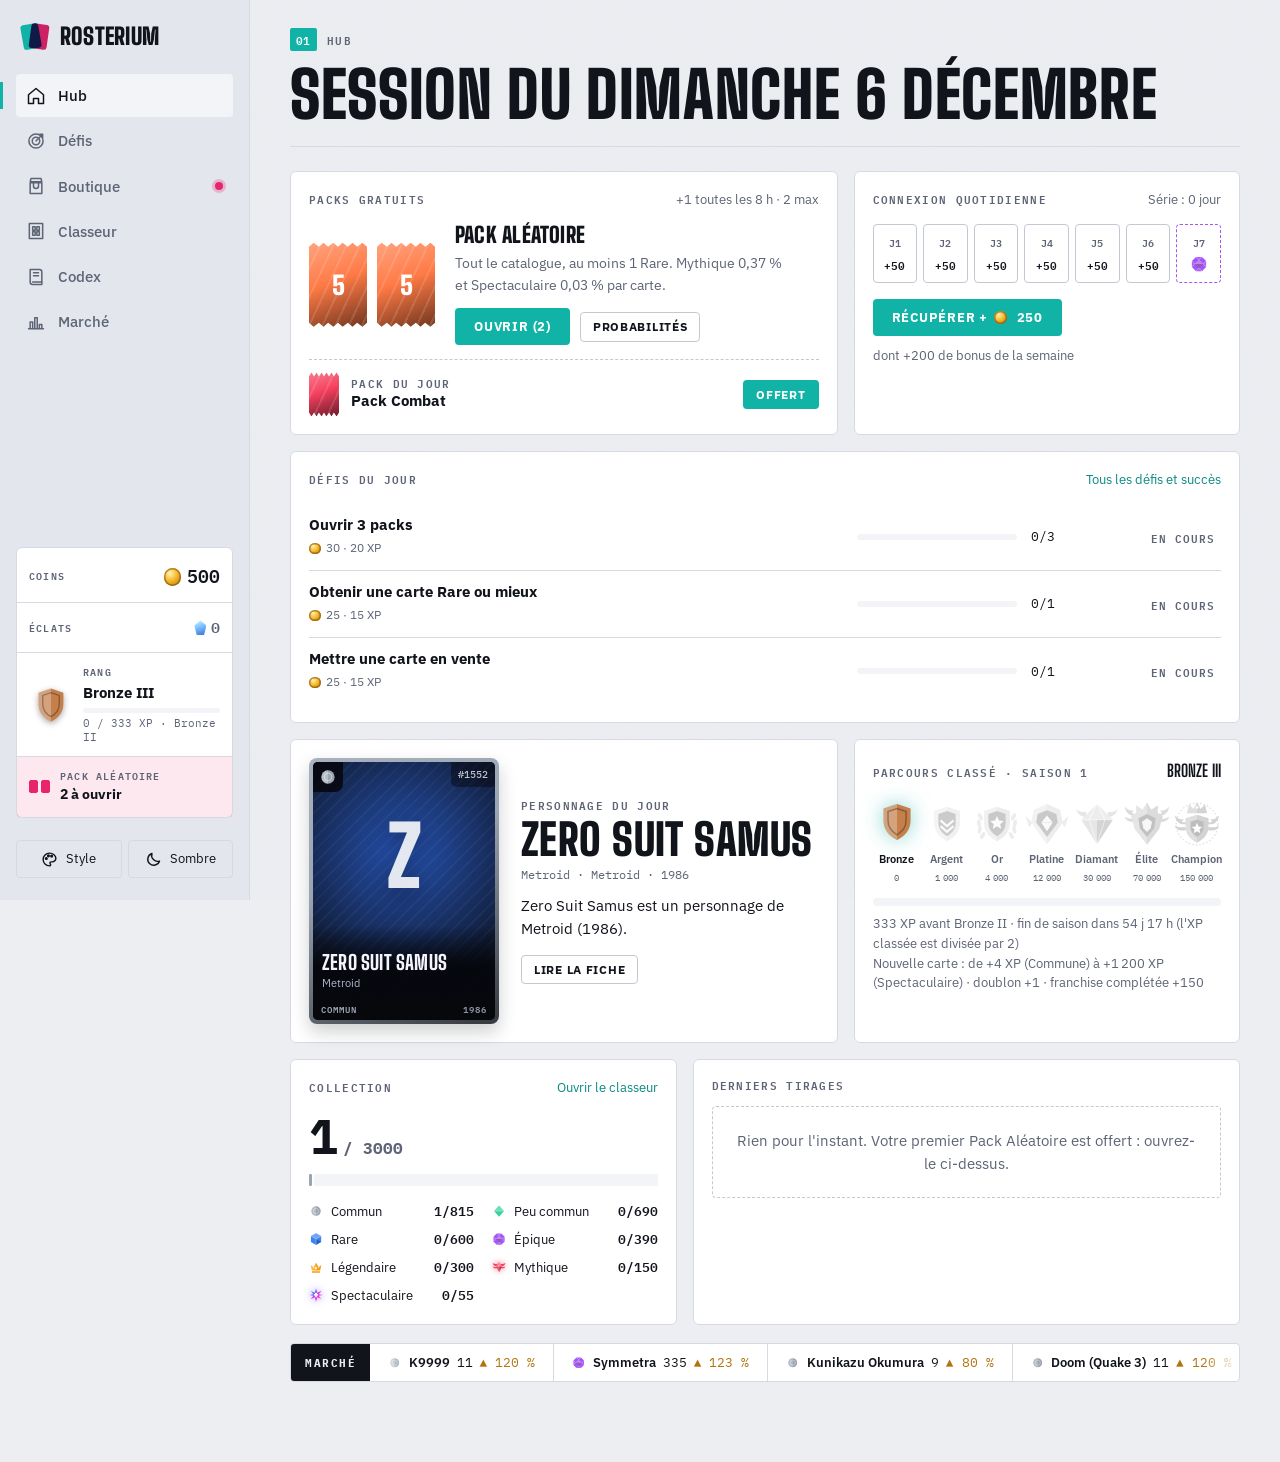
==== commit b572c143: "Économie : rareté plus dure, défis, ranked exponentiel, holo et god packs - Chances par carte : Lége" ====
--- a/prototype/index.html
+++ b/prototype/index.html
@@ -30,6 +30,7 @@
 
       <nav class="nav" id="nav" aria-label="Navigation principale">
         <a href="#hub" data-v="hub"><svg viewBox="0 0 24 24"><path d="M3 10.5 12 3l9 7.5V21h-6v-6H9v6H3z"/></svg><span>Hub</span></a>
+        <a href="#defis" data-v="defis"><svg viewBox="0 0 24 24"><circle cx="12" cy="12" r="8.5"/><circle cx="12" cy="12" r="4.5"/><path d="M12 12 20 4M16.5 4H20v3.5" class="cut"/></svg><span>Défis</span><b class="dot" id="nav-defis" hidden></b></a>
         <a href="#boutique" data-v="boutique"><svg viewBox="0 0 24 24"><path d="M6 3h12l1 4H5zM5 8h14v13H5z"/><path d="M9 8v4a3 3 0 0 0 6 0V8" class="cut"/></svg><span>Boutique</span><b class="dot" id="nav-free" hidden></b></a>
         <a href="#classeur" data-v="classeur"><svg viewBox="0 0 24 24"><path d="M4 3h16v18H4z"/><path d="M8 7h3v4H8zM13 7h3v4h-3zM8 13h3v4H8zM13 13h3v4h-3z" class="cut"/></svg><span>Classeur</span></a>
         <a href="#codex" data-v="codex"><svg viewBox="0 0 24 24"><path d="M5 3h11a3 3 0 0 1 3 3v15H8a3 3 0 0 1-3-3z"/><path d="M8 18h11M9 7h6M9 10.5h6" class="cut"/></svg><span>Codex</span></a>
@@ -50,6 +51,7 @@
 
     <main id="main">
       <section id="hub" class="view"></section>
+      <section id="defis" class="view" hidden></section>
       <section id="boutique" class="view" hidden></section>
       <section id="classeur" class="view" hidden></section>
       <section id="codex" class="view" hidden></section>
@@ -65,6 +67,8 @@
   <script src="data.js"></script>
   <script src="engine.js"></script>
   <script src="emblems.js"></script>
+  <!-- copies locales des images (facultatif, généré par scripts/cache_images.py) -->
+  <script src="images/index.js"></script>
   <script src="script.js"></script>
 </body>
 </html>
--- a/prototype/style.css
+++ b/prototype/style.css
@@ -185,6 +185,7 @@
 
 /* champs */
 .toolbar { display: flex; flex-wrap: wrap; gap: 8px; margin-bottom: 18px; align-items: center; }
+.toolbar select { max-width: 100%; }
 .toolbar input, .toolbar select { background: var(--surface); border: var(--bw) solid var(--line); border-radius: var(--r); padding: 9px 12px; font-size: .9rem; }
 .toolbar input[type="search"] { flex: 1 1 240px; }
 .toolbar input[type="number"] { width: 120px; }
@@ -308,7 +309,10 @@
     repeating-linear-gradient(135deg, rgba(255,255,255,.035) 0 2px, transparent 2px 9px),
     radial-gradient(circle at 50% 38%, hsl(var(--h) 65% 42%), hsl(var(--h) 55% 14%) 72%);
 }
-.art img { position: absolute; inset: 0; width: 100%; height: 100%; object-fit: cover; }
+.art img { position: absolute; inset: 0; z-index: 1; width: 100%; height: 100%; }
+.art img.photo { object-fit: cover; object-position: 50% 18%; }
+.art img.cutout { object-fit: contain; object-position: 50% 30%; padding: 16% 7% 26%; filter: drop-shadow(0 10px 14px rgba(0,0,0,.5)); }
+.art .initial[hidden], .thumb span[hidden] { display: none; }
 .initial { font: 900 5.2rem/1 "Big Shoulders Display", sans-serif; color: rgba(255,255,255,.88); text-shadow: 0 6px 24px rgba(0,0,0,.45); margin-top: -26%; }
 .card-head { position: absolute; top: 0; left: 0; right: 0; z-index: 3; display: flex; justify-content: space-between; align-items: flex-start; }
 .card-gem { width: 30px; height: 30px; padding: 5px; background: rgba(5,6,10,.82); border-radius: 0 0 8px 0; box-sizing: border-box; }
@@ -385,7 +389,13 @@
   background: radial-gradient(circle at 50% 40%, hsl(var(--h) 65% 42%), hsl(var(--h) 55% 14%)); color: #fff;
   font: 900 1.3rem "Big Shoulders Display", sans-serif; box-shadow: inset 0 0 0 2px var(--c, transparent);
 }
-.thumb img { position: absolute; inset: 0; width: 100%; height: 100%; object-fit: cover; }
+.thumb img { position: absolute; inset: 0; width: 100%; height: 100%; object-fit: cover; object-position: 50% 15%; }
+.thumb img.cutout { object-fit: contain; padding: 3px; }
+.more { display: flex; margin: 22px auto 0; }
+.page-jump { display: inline-flex; align-items: center; gap: 8px; }
+.page-jump { flex-wrap: wrap; justify-content: center; min-width: 0; }
+.page-jump select { max-width: min(260px, 56vw); background: var(--surface); border: var(--bw) solid var(--line); border-radius: var(--r); padding: 6px 8px; font: .78rem var(--f-mono); max-width: 260px; }
+.src { color: var(--accent-text); text-decoration: underline; text-underline-offset: 3px; }
 .thumb[data-r] { --c: var(--commun); }
 .thumb[data-r="peucommun"] { --c: var(--peucommun); } .thumb[data-r="rare"] { --c: var(--rare); } .thumb[data-r="epique"] { --c: var(--epique); }
 .thumb[data-r="legendaire"] { --c: var(--legendaire); } .thumb[data-r="mythique"] { --c: var(--mythique); } .thumb[data-r="spectaculaire"] { --c: var(--accent-2); }
@@ -564,7 +574,7 @@
 .pocket-no { font: 600 .9rem var(--f-mono); color: var(--muted); }
 .pocket-r { font: 600 .6rem var(--f-mono); text-transform: uppercase; letter-spacing: .1em; color: color-mix(in srgb, var(--c) 60%, var(--muted)); }
 .page-no { position: absolute; bottom: 10px; left: 0; right: 0; text-align: center; font: .7rem var(--f-mono); color: var(--muted); }
-.pager { display: flex; align-items: center; justify-content: center; gap: 16px; margin-top: 18px; font: .82rem var(--f-mono); color: var(--muted); }
+.pager { display: flex; flex-wrap: wrap; align-items: center; justify-content: center; gap: 10px 16px; margin-top: 18px; font: .82rem var(--f-mono); color: var(--muted); }
 .pager .btn { font-size: 1.1rem; padding: 6px 14px; }
 
 /* ============================================================
@@ -645,61 +655,120 @@
 
 /* ============================================================
    OUVERTURE DE PACK (salle toujours sombre, teintée par le style)
+   1. on déchire le haut du sachet  2. les cartes en sortent
+   3. chaque carte se soulève, pivote, se repose
    ============================================================ */
 .stage {
   position: fixed; inset: 0; z-index: 70; overflow: auto; display: grid; place-items: center; padding: 24px; color: #f2f3fa;
-  background: radial-gradient(circle at 50% 42%, color-mix(in srgb, var(--a, var(--accent-2)) 28%, #08070f), #04050a 72%);
+  background: radial-gradient(circle at 50% 42%, color-mix(in srgb, var(--a, var(--accent-2)) 26%, #08070f), #04050a 72%);
+  -webkit-user-select: none; user-select: none;
 }
 .stage-in { width: min(1000px, 100%); text-align: center; position: relative; }
 .stage .kicker { justify-content: center; color: #aab0c8; }
-.stage h2 { font-size: clamp(1.8rem, 4vw, 3rem); margin-bottom: 6px; }
+.stage h2 { font-size: clamp(1.8rem, 4vw, 3rem); margin-bottom: 10px; }
 [data-style="arcade"] .stage h2 { font-size: 1.1rem; }
-.stage-hint { color: #aab0c8; margin-bottom: 22px; }
+.stage-hint { color: #aab0c8; margin: 14px 0; font-size: .92rem; }
 .stage .btn.ghost { color: #f2f3fa; border-color: rgba(255,255,255,.25); }
-.pack-burst { position: absolute; left: 50%; top: 50%; z-index: 2; pointer-events: none; transform: translate(-50%, -50%); animation: burst 1.1s ease-in forwards; }
-.pack-burst .wrapper { width: 170px; }
-.pack-burst .wr-title { font-size: 2.1rem; }
-@keyframes burst {
-  0% { transform: translate(-50%, -50%) scale(.85); }
-  15%, 45% { transform: translate(-50%, -50%) scale(1) rotate(-3deg); }
-  25%, 55% { transform: translate(-50%, -50%) scale(1) rotate(3deg); }
-  70% { transform: translate(-50%, -50%) scale(1.05); opacity: 1; filter: brightness(1); }
-  100% { transform: translate(-50%, -50%) scale(1.8); opacity: 0; filter: brightness(3); }
-}
-.stage-body { animation: appear .5s .85s ease-out backwards; }
-@keyframes appear { from { opacity: 0; transform: translateY(16px); } }
+
+/* --- 1. le sachet à déchirer --- */
+.stage.phase-deal .tear-zone { display: none; }
+.stage.phase-tear .stage-body { display: none; }
+.tear { --t: 0; position: relative; width: 220px; margin: 6px auto 0; aspect-ratio: .64; cursor: grab; touch-action: none; outline-offset: 8px; animation: tear-in .6s cubic-bezier(.2,.8,.2,1) both; }
+.tear.dragging { cursor: grabbing; }
+.tear .wrapper { position: absolute; inset: 0; width: 100%; }
+.tear .wr-title { font-size: 2.3rem; }
+[data-style="arcade"] .tear .wr-title { font-size: .9rem; }
+[data-style="holo"] .tear .wr-title, [data-style="royal"] .tear .wr-title { font-size: 1.6rem; }
+.tear-body, .tear-top { position: absolute; inset: 0; }
+.tear-body { animation: tear-wobble 2.6s ease-in-out .7s infinite; }
+/* le haut se décolle depuis la gauche, pivotant autour de son coin droit */
+.tear-top {
+  transform-origin: 100% 19%;
+  transform: translate(calc(var(--t) * 10px), calc(var(--t) * -26px)) rotate(calc(var(--t) * -16deg));
+  transition: transform .35s cubic-bezier(.3,1.4,.5,1); filter: drop-shadow(0 calc(var(--t) * 10px) 8px rgba(0,0,0,.4));
+}
+.tear.dragging .tear-top { transition: none; }
+.tear.dragging .tear-body, .stage.torn .tear-body { animation: none; }
+/* pointillés + flèche qui invitent à glisser */
+.tear-guide { position: absolute; left: 6%; right: 6%; top: 18.5%; height: 0; border-top: 2px dashed rgba(255,255,255,.55); pointer-events: none; opacity: calc(1 - var(--t) * 3); }
+.tear-guide i {
+  position: absolute; left: 0; top: -9px; width: 16px; height: 16px; border-radius: 50%; background: #fff; box-shadow: 0 0 14px #fff;
+  animation: tear-hint 1.8s ease-in-out infinite;
+}
+.tear-flash { position: absolute; left: -10%; right: -10%; top: 12%; height: 14%; pointer-events: none; opacity: 0; background: radial-gradient(ellipse at center, #fff, color-mix(in srgb, var(--a) 60%, transparent) 40%, transparent 70%); }
+@keyframes tear-in { from { opacity: 0; transform: translateY(40px) scale(.9); } }
+@keyframes tear-wobble { 0%, 100% { transform: rotate(0); } 50% { transform: rotate(-1.2deg) translateY(-3px); } }
+@keyframes tear-hint { 0% { transform: translateX(0); opacity: 0; } 15% { opacity: 1; } 80% { opacity: 1; } 100% { transform: translateX(170px); opacity: 0; } }
+/* déchiré : le haut s'envole, une lumière s'échappe, le sachet s'efface */
+.stage.torn .tear-top { transition: none; animation: top-fly .6s cubic-bezier(.3,.6,.4,1) forwards; }
+.stage.torn .tear-flash { animation: tear-flash .7s ease-out forwards; }
+.stage.torn .tear-body { animation: body-out .55s .25s ease-in forwards; }
+.stage.torn .tear-guide { display: none; }
+@keyframes top-fly { from { transform: translate(10px, -26px) rotate(-16deg); } to { transform: translate(180px, -260px) rotate(-60deg); opacity: 0; } }
+@keyframes tear-flash { 0% { opacity: 0; transform: scaleX(.4); } 25% { opacity: 1; } 100% { opacity: 0; transform: scaleX(1.6) scaleY(3); } }
+@keyframes body-out { 0% { transform: none; } 30% { transform: translateY(-6px) scale(1.03); } 100% { transform: translateY(70px) scale(.9); opacity: 0; } }
+
+/* --- 2. les cartes sortent du sachet --- */
+.stage-body > .stage-hint { margin-top: 0; }
 .reveal { display: grid; grid-template-columns: repeat(5, 1fr); gap: 16px; margin-bottom: 24px; }
-.flip { aspect-ratio: 5 / 7; perspective: 900px; cursor: pointer; border-radius: var(--card-r); }
-.flip-in { position: relative; width: 100%; height: 100%; transition: transform .6s cubic-bezier(.3,.7,.2,1); transform-style: preserve-3d; }
-.flip.on .flip-in { transform: rotateY(180deg); }
-.face { position: absolute; inset: 0; backface-visibility: hidden; -webkit-backface-visibility: hidden; }
+.phase-deal .flip { animation: deal .6s cubic-bezier(.2,.85,.25,1) both; }
+@keyframes deal {
+  from { transform: translate(var(--dx, 0), var(--dy, 0)) scale(.45) rotate(var(--rot, 0deg)); opacity: 0; }
+  35% { opacity: 1; }
+}
+
+/* --- 3. retourner --- */
+.flip { position: relative; aspect-ratio: 5 / 7; perspective: 1100px; cursor: pointer; border-radius: var(--card-r); outline-offset: 6px; }
+.flip-in {
+  position: relative; width: 100%; height: 100%; transform-style: preserve-3d; will-change: transform;
+  transform: translateY(0) scale(1) rotateY(0deg); transition: transform .28s cubic-bezier(.3,.7,.3,1);
+}
+.flip:not(.lift):hover .flip-in { transform: translateY(-6px) scale(1.02) rotateY(0deg); }
+.flip.lift .flip-in { transform: translateY(-16px) scale(1.05) rotateY(0deg); }
+.flip.on .flip-in { transform: translateY(-16px) scale(1.05) rotateY(180deg); transition: transform .7s cubic-bezier(.25,.8,.25,1); }
+.flip[data-r="spectaculaire"].on .flip-in { transition-duration: .95s; }
+.flip.settled .flip-in { transform: translateY(0) scale(1) rotateY(180deg); transition: transform .35s cubic-bezier(.3,.7,.3,1); }
+.face { position: absolute; inset: 0; backface-visibility: hidden; -webkit-backface-visibility: hidden; border-radius: var(--card-r); }
 .face.front { transform: rotateY(180deg); }
-.face .card { height: 100%; width: 100%; cursor: default; }
+.face .card { height: 100%; width: 100%; cursor: default; transform: none !important; }
 .face.back {
-  border-radius: var(--card-r); border: 4px solid #1b1f2c; display: grid; place-items: center;
-  background: repeating-linear-gradient(45deg, #11141d 0 8px, #161a26 8px 16px);
-  box-shadow: inset 0 0 0 2px color-mix(in srgb, var(--accent-2) 55%, transparent); transition: border-color .3s, box-shadow .3s, transform .2s;
-}
-.back-mark { position: relative; width: 40%; aspect-ratio: 1; }
+  border: 4px solid #1b1f2c; display: grid; place-items: center; align-content: center; gap: 10px; overflow: hidden;
+  background:
+    radial-gradient(circle at 50% 45%, color-mix(in srgb, var(--accent-2) 22%, transparent), transparent 60%),
+    repeating-linear-gradient(45deg, #11141d 0 8px, #161a26 8px 16px);
+  box-shadow: inset 0 0 0 2px color-mix(in srgb, var(--accent-2) 50%, transparent), 0 10px 24px rgba(0,0,0,.45);
+  transition: border-color .3s, box-shadow .3s;
+}
+.back-mark { position: relative; width: 38%; aspect-ratio: 1; }
 .back-mark i { position: absolute; width: 62%; height: 86%; top: 7%; border-radius: 4px; }
 .back-mark i:first-child { left: 8%; background: var(--accent); transform: rotate(-10deg); }
 .back-mark i:last-child { right: 8%; background: var(--accent-2); transform: rotate(8deg); mix-blend-mode: screen; }
-.flip:not(.peek):hover .face.back { transform: translateY(-4px); }
-.flip.peek .face.back { border-color: color-mix(in srgb, var(--c) 80%, #000); box-shadow: 0 0 30px color-mix(in srgb, var(--c) 65%, transparent), inset 0 0 0 2px var(--c); }
-.flip.peek[data-r="spectaculaire"] .face.back { animation: shiver .45s linear; }
-@keyframes shiver { 25% { transform: translateX(-3px); } 75% { transform: translateX(3px); } }
-.flip.on[data-r="mythique"] .face.front { animation: flash 1s .25s ease-out backwards; }
-@keyframes flash { 0% { filter: brightness(4); } 100% { filter: brightness(1); } }
-.flip[data-r="spectaculaire"] .flip-in { transition-duration: 1.3s; }
-.flip.on[data-r="spectaculaire"] .flip-in { transform: rotateY(540deg) scale(1.04); }
+.back-name { font: 700 .55rem var(--f-mono); letter-spacing: .32em; text-transform: uppercase; color: rgba(255,255,255,.5); }
+/* pendant qu'elle se soulève, le dos prend la couleur de la rareté (indice) */
+.flip.lift .face.back { border-color: color-mix(in srgb, var(--c) 80%, #000); box-shadow: 0 0 34px color-mix(in srgb, var(--c) 70%, transparent), inset 0 0 0 2px var(--c); }
+.flip.lift:is([data-r="legendaire"], [data-r="mythique"], [data-r="spectaculaire"]) .face.back { animation: shiver .5s linear; }
+@keyframes shiver { 20% { transform: translateX(-2px) rotate(-.6deg); } 60% { transform: translateX(2px) rotate(.6deg); } }
+/* halo derrière la carte (épique et plus) */
+.flip::before {
+  content: ""; position: absolute; inset: -35%; z-index: -1; border-radius: 50%; pointer-events: none; opacity: 0; transform: scale(.4);
+  background: radial-gradient(circle, color-mix(in srgb, var(--c) 75%, transparent), transparent 62%);
+}
+.flip.on:is([data-r="epique"], [data-r="legendaire"], [data-r="mythique"])::before { animation: halo 1.1s .2s ease-out forwards; }
+.flip.on[data-r="spectaculaire"]::before { background: conic-gradient(from 0deg, var(--prism)); filter: blur(18px); animation: halo 1.6s .25s ease-out forwards; }
+@keyframes halo { 30% { opacity: .9; } 100% { opacity: 0; transform: scale(1.35); } }
+/* reflet qui balaie la carte une fois retournée (rare et plus) */
+.face.front::after { content: ""; position: absolute; inset: 0; border-radius: var(--card-r); pointer-events: none; background: linear-gradient(105deg, transparent 35%, rgba(255,255,255,.55) 50%, transparent 65%); background-size: 250% 100%; background-position: 150% 0; opacity: 0; }
+.flip.settled:is([data-r="rare"], [data-r="epique"], [data-r="legendaire"], [data-r="mythique"], [data-r="spectaculaire"]) .face.front::after { animation: sweep .9s ease-out; }
+@keyframes sweep { 0% { opacity: 1; background-position: 150% 0; } 100% { opacity: 1; background-position: -60% 0; } }
+.flip.on[data-r="mythique"] .face.front { animation: flash .9s .3s ease-out backwards; }
+@keyframes flash { 0% { filter: brightness(3); } 100% { filter: brightness(1); } }
 .stage.spectacle::before {
   content: ""; position: fixed; inset: 0; z-index: 0; pointer-events: none; mix-blend-mode: screen;
   background: conic-gradient(from 0deg at 50% 45%, var(--prism)); animation: rainbow 1.8s ease-out forwards;
 }
-@keyframes rainbow { 0% { opacity: 0; transform: scale(.4) rotate(0); } 25% { opacity: .55; } 100% { opacity: 0; transform: scale(2) rotate(120deg); } }
-.stage.spectacle .stage-in { animation: shake .5s ease-in-out; }
-@keyframes shake { 20% { transform: translate(-6px, 2px); } 40% { transform: translate(5px, -3px); } 60% { transform: translate(-4px, 3px); } 80% { transform: translate(3px, -1px); } }
-.recap { margin: -4px auto 22px; max-width: 560px; }
+@keyframes rainbow { 0% { opacity: 0; transform: scale(.4) rotate(0); } 25% { opacity: .5; } 100% { opacity: 0; transform: scale(2) rotate(120deg); } }
+.recap { margin: -4px auto 22px; max-width: 560px; animation: appear .4s ease-out; }
+@keyframes appear { from { opacity: 0; transform: translateY(12px); } }
 .recap-stats { display: flex; justify-content: center; gap: 30px; flex-wrap: wrap; margin-bottom: 10px; color: #aab0c8; font: .72rem var(--f-mono); text-transform: uppercase; letter-spacing: .1em; }
 .recap-stats span { display: flex; flex-direction: column; align-items: center; }
 .recap-stats b { color: #fff; font: 700 2rem/1.1 var(--f-mono); letter-spacing: -.02em; }
@@ -773,6 +842,7 @@
   .sheet dl { grid-template-columns: 1fr; }
   .sheet dt { border-bottom: 0; padding-bottom: 0; }
   .reveal { grid-template-columns: repeat(3, 1fr); gap: 10px; }
+  .tear { width: 180px; }
   .pockets { gap: 8px; }
   .page { padding: 12px 12px 30px; }
   .binder-stats { grid-template-columns: 1fr; gap: 12px; }
@@ -787,3 +857,78 @@
 @media (prefers-reduced-motion: reduce) {
   *, *::before, *::after { animation: none !important; transition-duration: .01ms !important; }
 }
+
+/* ============================================================
+   ÉCONOMIE : holo, éditions numérotées, god pack, défis, éclats, packs de rang
+   ============================================================ */
+/* carte holo : un film irisé qui suit le curseur, quelle que soit la rareté */
+.card.holo .art::before {
+  content: ""; position: absolute; inset: 0; z-index: 2; pointer-events: none; mix-blend-mode: color-dodge; opacity: .55;
+  background: repeating-linear-gradient(115deg, #ff2bd6 0, #ffd24a 6%, #34d399 12%, #22e5ff 18%, #7c5cff 24%, #ff2bd6 30%);
+  background-size: 300% 300%; background-position: var(--mx) var(--my); animation: holo-drift 7s linear infinite;
+}
+@keyframes holo-drift { to { background-position: 300% 0; } }
+.card.holo { box-shadow: 0 0 22px rgba(255,43,214,.35), 0 0 22px rgba(34,229,255,.3), 0 8px 18px var(--card-shadow); }
+.holo-tag {
+  position: absolute; right: 0; top: 48px; z-index: 4; font: 700 .55rem var(--f-mono); letter-spacing: .12em; text-transform: uppercase;
+  padding: 3px 7px; color: #111; background: linear-gradient(90deg, var(--prism)); border-radius: 4px 0 0 4px;
+}
+.holo-tag.inline { position: static; display: inline-block; border-radius: 3px; margin-left: 4px; vertical-align: 2px; }
+.card.locked .holo-tag { display: none; }
+.serial { color: #ffd24a !important; letter-spacing: .06em; }
+.badge.conv { background: #2c2208; color: #ffd24a; }
+
+/* éclat (monnaie de l'atelier) */
+.shard {
+  display: inline-block; width: .8em; height: .95em; margin-right: .3em; vertical-align: -.1em; flex: none;
+  clip-path: polygon(50% 0, 100% 35%, 80% 100%, 20% 100%, 0 35%);
+  background: linear-gradient(160deg, #e0f7ff, #7cc4ff 45%, #3b6fd8);
+}
+.w-eclats b { font-size: .95rem !important; color: var(--muted); }
+.pick.craft { display: flex; flex-direction: column; gap: 8px; align-items: stretch; }
+.pick.craft .card { cursor: default; }
+
+/* god pack */
+.god-banner {
+  font: 900 clamp(2rem, 6vw, 4rem)/1 "Big Shoulders Display", sans-serif; text-transform: uppercase; letter-spacing: .04em;
+  background: linear-gradient(90deg, var(--prism)); background-size: 200% 100%; -webkit-background-clip: text; background-clip: text; color: transparent;
+  animation: god-shine 2s linear infinite; margin-bottom: 8px; filter: drop-shadow(0 0 18px rgba(255,210,74,.5));
+}
+@keyframes god-shine { to { background-position: 200% 0; } }
+.stage.god { background: radial-gradient(circle at 50% 42%, #4a3510, #120c02 72%); }
+
+/* défis */
+.p-defis { grid-column: span 12; }
+.defis-list { display: flex; flex-direction: column; }
+.defi { display: grid; grid-template-columns: minmax(0, 1fr) 160px 64px 112px; gap: 14px; align-items: center; padding: 10px 0; border-bottom: 1px solid var(--line); }
+.defi:last-child { border-bottom: 0; }
+.defi-txt b { display: block; font-size: .92rem; }
+.defi-txt small { color: var(--muted); font-size: .76rem; display: inline-flex; align-items: center; gap: 2px; flex-wrap: wrap; }
+.defi-bar { height: 6px; border-radius: var(--r-pill); background: var(--surface-2); overflow: hidden; }
+.defi-bar i { display: block; height: 100%; background: var(--accent); }
+.defi.done { background: color-mix(in srgb, var(--accent) 7%, transparent); }
+.defi.done .defi-bar i { background: var(--pos); }
+.defi.claimed { opacity: .5; }
+.defi .btn { justify-self: end; }
+.defi-ok { justify-self: end; font-weight: 700; color: var(--pos); padding-right: 14px; }
+.defi-wait { justify-self: end; font: 600 .66rem var(--f-mono); text-transform: uppercase; letter-spacing: .1em; color: var(--muted); padding-right: 6px; }
+.defis-block { margin-bottom: 16px; }
+.pill { padding: 6px 12px; border-radius: var(--r-pill); background: var(--accent); color: var(--accent-ink); font-weight: 700; font-size: .8rem; }
+
+/* packs de rang */
+.wr-gem.wr-rank { width: 38px; height: 38px; background: none; bottom: 34px; }
+.wr-gem.wr-rank .rank-emblem { width: 36px; height: 36px; }
+.wrapper.sm .wr-gem.wr-rank { width: 24px; height: 24px; }
+.wrapper.sm .wr-gem.wr-rank .rank-emblem { width: 22px; height: 22px; }
+.shop-item.locked .wrapper { filter: grayscale(.85) brightness(.7); }
+.lock { font-size: .8rem; color: var(--muted); font-weight: 600; }
+
+/* fiche : historique des ventes */
+.histo { display: flex; flex-wrap: wrap; gap: 6px 12px; font: .82rem var(--f-mono); }
+
+@media (max-width: 760px) {
+  .defi { grid-template-columns: minmax(0, 1fr) auto; gap: 6px 10px; }
+  .defi-bar { grid-column: 1; }
+  .defi > .mono { grid-column: 2; grid-row: 2; }
+  .defi .btn, .defi-ok, .defi-wait { grid-column: 2; grid-row: 1; }
+}
